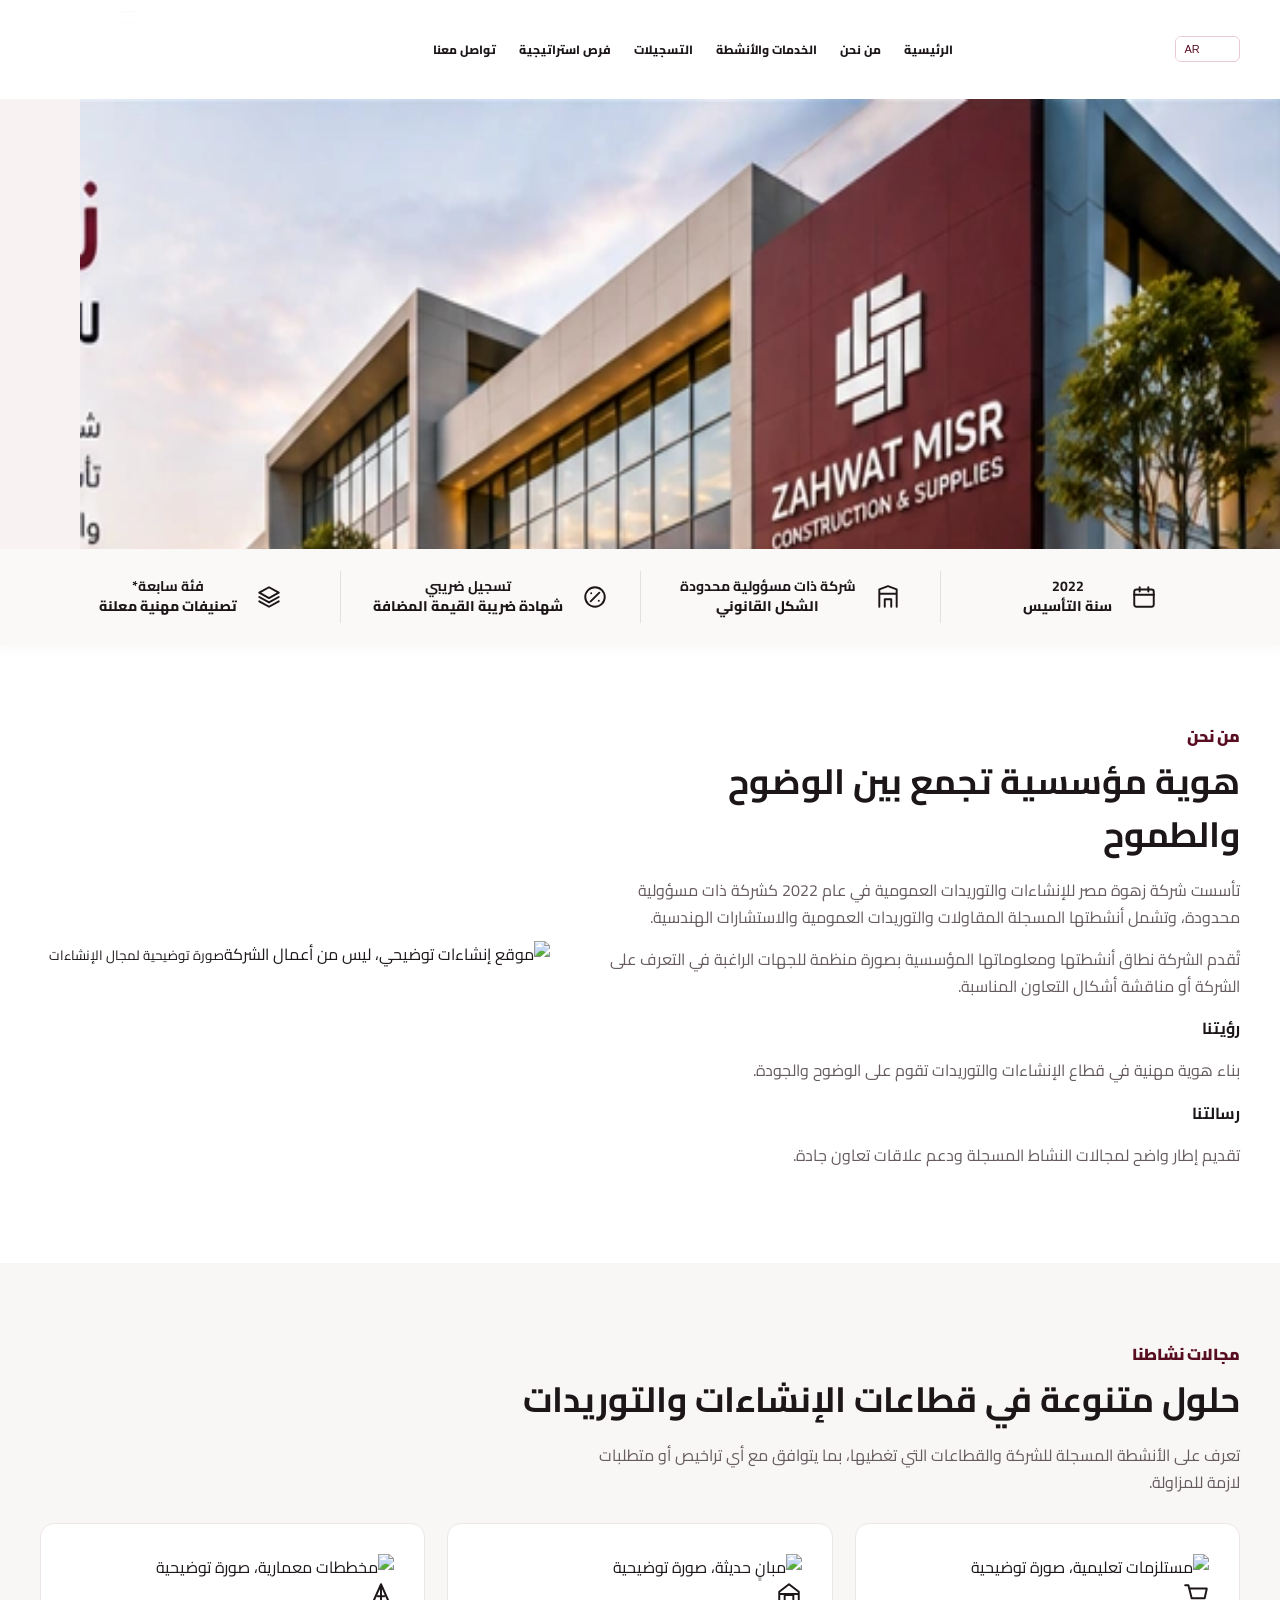
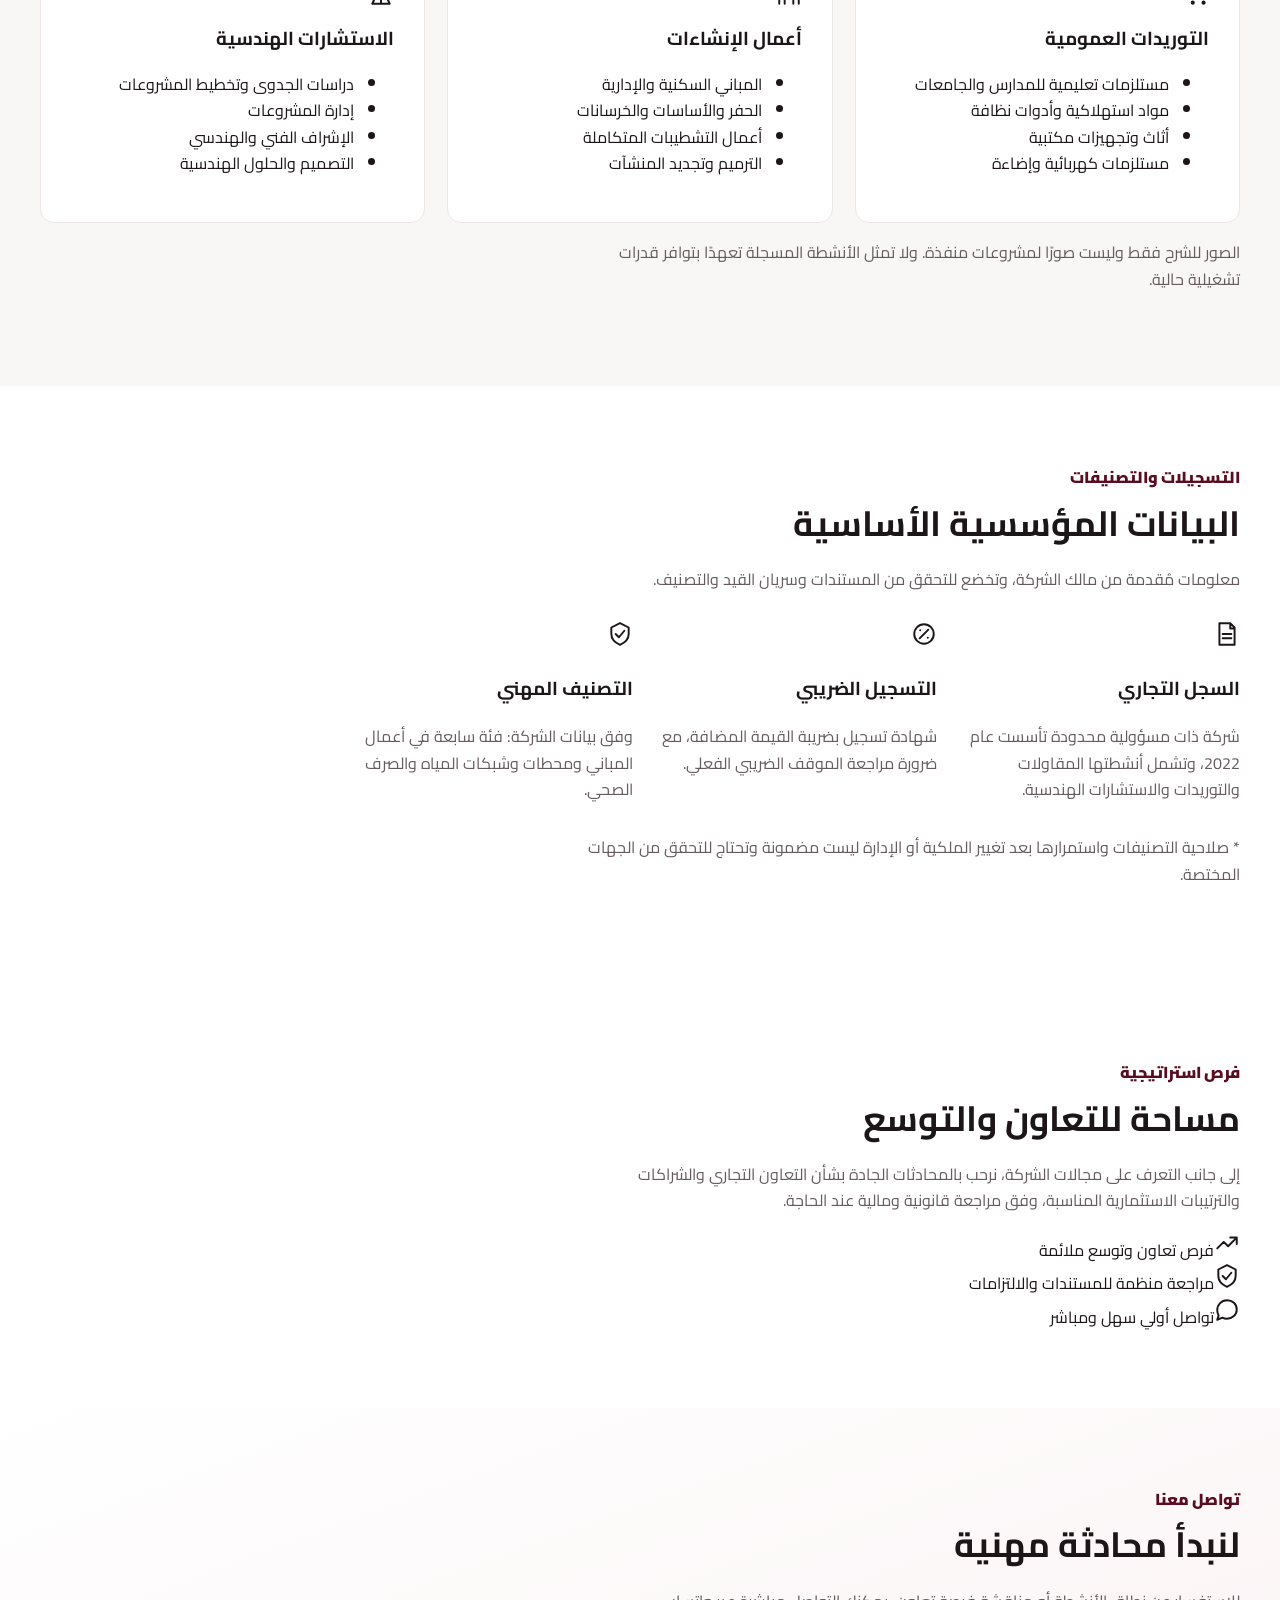
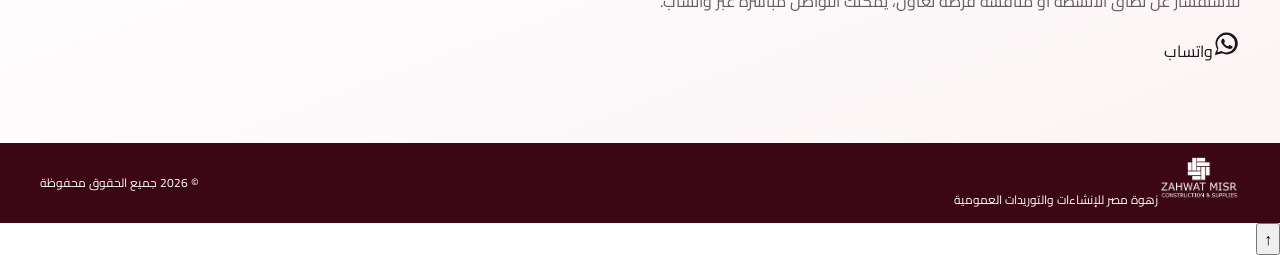
==== index.html @ f5d6259f "Rebuild corporate landing markup, correct RTL navigation and place WhatsApp contact last" ====
<!doctype html>
<html lang="ar" dir="rtl">
<head>
  <meta charset="utf-8" />
  <meta name="viewport" content="width=device-width, initial-scale=1" />
  <meta name="description" content="زهوة مصر للإنشاءات والتوريدات العمومية — شركة مصرية ذات مسؤولية محدودة تأسست عام 2022، بأنشطة مسجلة في الإنشاءات والتوريدات والخدمات الهندسية.">
  <title>زهوة مصر | للإنشاءات والتوريدات العمومية</title>
  <link rel="preconnect" href="https://fonts.googleapis.com" />
  <link rel="preconnect" href="https://fonts.gstatic.com" crossorigin />
  <link href="https://fonts.googleapis.com/css2?family=Cairo:wght@400;500;600;700;800;900&display=swap" rel="stylesheet" />
  <link rel="icon" href="assets/favicon.png"><meta name="theme-color" content="#591325"><meta property="og:title" content="زهوة مصر | للإنشاءات والتوريدات العمومية"><meta property="og:description" content="أنشطة الإنشاءات والتوريدات والخدمات الهندسية، مع إتاحة التواصل بشأن فرص التعاون."><meta property="og:image" content="https://mashraf1990.github.io/ZAHWAT-MISR/assets/hero-building.webp"><link rel="stylesheet" href="styles.css" />
</head>
<body>
  <header class="site-header" id="site-header">
  <div class="container nav-inner">
    <a class="brand" href="#home" aria-label="زهوة مصر، الصفحة الرئيسية"><img src="assets/zahwat-misr-logo.png" alt="ZAHWAT MISR Construction & Supplies" width="168" height="65"></a>
    <nav class="navlinks" id="navLinks" aria-label="القائمة الرئيسية">
      <a href="#home" data-en="Home">الرئيسية</a><a href="#about" data-en="About">من نحن</a><a href="#activities" data-en="Services">الخدمات والأنشطة</a><a href="#registrations" data-en="Registrations">التسجيلات</a><a href="#strategic" data-en="Opportunities">فرص استراتيجية</a><a href="#contact" data-en="Contact">تواصل معنا</a>
    </nav>
    <div class="lang" role="group" aria-label="Language"><button id="arButton" class="selected" type="button" aria-pressed="true">AR</button><button id="enButton" type="button" aria-pressed="false">EN</button></div>
    <button class="mobile-menu" id="menuButton" type="button" aria-expanded="false" aria-controls="navLinks" aria-label="فتح القائمة">☰</button>
  </div>
</header>

  <main>
    <section class="hero" id="home">
  <div class="hero-visual"><img src="assets/hero-building.webp" alt="تصوير معماري توضيحي، لا يمثل مقر الشركة أو مشروعًا نفذته" fetchpriority="high" width="1200" height="675"><span>صورة توضيحية للقطاع وليست مقرًا للشركة</span></div>
  <div class="container hero-inner"><div class="hero-copy"><p class="hero-tag">شركة مصرية ذات مسؤولية محدودة • منذ 2022</p><h1>زهوة مصر</h1><h2>للإنشاءات والتوريدات العمومية</h2><p class="hero-lead">أنشطة مسجلة في مجالات التوريدات والإنشاءات والخدمات الهندسية، بهوية مؤسسية واضحة ورؤية للتعاون والنمو.</p></div></div>
</section>
    <section class="fact-strip" aria-label="معلومات الشركة"><div class="container fact-grid">
<div class="fact"><svg viewBox="0 0 24 24" width="26" height="26" aria-hidden="true" fill="none" stroke="currentColor" stroke-width="1.8" stroke-linecap="round" stroke-linejoin="round"><rect x="3" y="5" width="18" height="16" rx="2"/><path d="M3 10h18M8 3v4M16 3v4"/></svg><span><strong>2022</strong>سنة التأسيس</span></div>
<div class="fact"><svg viewBox="0 0 24 24" width="26" height="26" aria-hidden="true" fill="none" stroke="currentColor" stroke-width="1.8" stroke-linecap="round" stroke-linejoin="round"><path d="M4 21V5l8-3 8 3v16M9 21v-7h6v7M4 9h16"/></svg><span><strong>شركة ذات مسؤولية محدودة</strong>الشكل القانوني</span></div>
<div class="fact"><svg viewBox="0 0 24 24" width="26" height="26" aria-hidden="true" fill="none" stroke="currentColor" stroke-width="1.8" stroke-linecap="round" stroke-linejoin="round"><circle cx="12" cy="12" r="9"/><path d="M8 16l8-8M8.5 8.5h.01M15.5 15.5h.01"/></svg><span><strong>تسجيل ضريبي</strong>شهادة ضريبة القيمة المضافة</span></div>
<div class="fact"><svg viewBox="0 0 24 24" width="26" height="26" aria-hidden="true" fill="none" stroke="currentColor" stroke-width="1.8" stroke-linecap="round" stroke-linejoin="round"><path d="m12 3 9 5-9 5-9-5 9-5ZM3 12l9 5 9-5M3 16l9 5 9-5"/></svg><span><strong>فئة سابعة*</strong>تصنيفات مهنية معلنة</span></div>
</div></section>

    <section class="section about" id="about"><div class="container section-grid">
<div class="about-copy"><p class="eyebrow">من نحن</p><h2>هوية مؤسسية تجمع بين الوضوح والطموح</h2><p>تأسست شركة زهوة مصر للإنشاءات والتوريدات العمومية في عام 2022 كشركة ذات مسؤولية محدودة، وتشمل أنشطتها المسجلة المقاولات والتوريدات العمومية والاستشارات الهندسية.</p><p>تُقدم الشركة نطاق أنشطتها ومعلوماتها المؤسسية بصورة منظمة للجهات الراغبة في التعرف على الشركة أو مناقشة أشكال التعاون المناسبة.</p><div class="value-grid"><div><b>رؤيتنا</b><p>بناء هوية مهنية في قطاع الإنشاءات والتوريدات تقوم على الوضوح والجودة.</p></div><div><b>رسالتنا</b><p>تقديم إطار واضح لمجالات النشاط المسجلة ودعم علاقات تعاون جادة.</p></div></div></div>
<div class="about-visual"><img src="https://images.unsplash.com/photo-1504307651254-35680f356dfd?auto=format&fit=crop&w=1000&q=80" alt="موقع إنشاءات توضيحي، ليس من أعمال الشركة" loading="lazy" width="550" height="350"><small>صورة توضيحية لمجال الإنشاءات</small></div>
</div></section>
    <section class="section section-muted" id="activities"><div class="container"><div class="section-heading"><p class="eyebrow">مجالات نشاطنا</p><h2>حلول متنوعة في قطاعات الإنشاءات والتوريدات</h2><p>تعرف على الأنشطة المسجلة للشركة والقطاعات التي تغطيها، بما يتوافق مع أي تراخيص أو متطلبات لازمة للمزاولة.</p></div><div class="services">
<article class="service-card"><img src="https://images.unsplash.com/photo-1497633762265-9d179a990aa6?auto=format&fit=crop&w=850&q=80" alt="مستلزمات تعليمية، صورة توضيحية" loading="lazy" width="400" height="190"><div class="service-body"><div class="service-title"><svg viewBox="0 0 24 24" width="26" height="26" aria-hidden="true" fill="none" stroke="currentColor" stroke-width="1.8" stroke-linecap="round" stroke-linejoin="round"><circle cx="9" cy="20" r="1"/><circle cx="19" cy="20" r="1"/><path d="M2 4h3l3 12h12l2-9H6"/></svg><h3>التوريدات العمومية</h3></div><ul><li>مستلزمات تعليمية للمدارس والجامعات</li><li>مواد استهلاكية وأدوات نظافة</li><li>أثاث وتجهيزات مكتبية</li><li>مستلزمات كهربائية وإضاءة</li></ul></div></article>
<article class="service-card"><img src="https://images.unsplash.com/photo-1486406146926-c627a92ad1ab?auto=format&fit=crop&w=850&q=80" alt="مبانٍ حديثة، صورة توضيحية" loading="lazy" width="400" height="190"><div class="service-body"><div class="service-title"><svg viewBox="0 0 24 24" width="26" height="26" aria-hidden="true" fill="none" stroke="currentColor" stroke-width="1.8" stroke-linecap="round" stroke-linejoin="round"><path d="M3 21V10l9-7 9 7v11M8 21v-8h8v8M3 12h18"/></svg><h3>أعمال الإنشاءات</h3></div><ul><li>المباني السكنية والإدارية</li><li>الحفر والأساسات والخرسانات</li><li>أعمال التشطيبات المتكاملة</li><li>الترميم وتجديد المنشآت</li></ul></div></article>
<article class="service-card"><img src="https://images.unsplash.com/photo-1503387762-592deb58ef4e?auto=format&fit=crop&w=850&q=80" alt="مخططات معمارية، صورة توضيحية" loading="lazy" width="400" height="190"><div class="service-body"><div class="service-title"><svg viewBox="0 0 24 24" width="26" height="26" aria-hidden="true" fill="none" stroke="currentColor" stroke-width="1.8" stroke-linecap="round" stroke-linejoin="round"><path d="m4 21 8-18 8 18H4ZM9 14h6M12 3v18"/></svg><h3>الاستشارات الهندسية</h3></div><ul><li>دراسات الجدوى وتخطيط المشروعات</li><li>إدارة المشروعات</li><li>الإشراف الفني والهندسي</li><li>التصميم والحلول الهندسية</li></ul></div></article>
</div><p class="fine-print">الصور للشرح فقط وليست صورًا لمشروعات منفذة. ولا تمثل الأنشطة المسجلة تعهدًا بتوافر قدرات تشغيلية حالية.</p></div></section>
    <section class="section registrations" id="registrations"><div class="container"><div class="section-heading"><p class="eyebrow">التسجيلات والتصنيفات</p><h2>البيانات المؤسسية الأساسية</h2><p>معلومات مُقدمة من مالك الشركة، وتخضع للتحقق من المستندات وسريان القيد والتصنيف.</p></div><div class="records">
<article><svg viewBox="0 0 24 24" width="26" height="26" aria-hidden="true" fill="none" stroke="currentColor" stroke-width="1.8" stroke-linecap="round" stroke-linejoin="round"><path d="M5 2h10l4 4v16H5zM15 2v5h4M8 12h8M8 16h8"/></svg><h3>السجل التجاري</h3><p>شركة ذات مسؤولية محدودة تأسست عام 2022، وتشمل أنشطتها المقاولات والتوريدات والاستشارات الهندسية.</p></article>
<article><svg viewBox="0 0 24 24" width="26" height="26" aria-hidden="true" fill="none" stroke="currentColor" stroke-width="1.8" stroke-linecap="round" stroke-linejoin="round"><circle cx="12" cy="12" r="9"/><path d="M8 16l8-8M8.5 8.5h.01M15.5 15.5h.01"/></svg><h3>التسجيل الضريبي</h3><p>شهادة تسجيل بضريبة القيمة المضافة، مع ضرورة مراجعة الموقف الضريبي الفعلي.</p></article>
<article><svg viewBox="0 0 24 24" width="26" height="26" aria-hidden="true" fill="none" stroke="currentColor" stroke-width="1.8" stroke-linecap="round" stroke-linejoin="round"><path d="M12 2l8 4v6c0 5-3.5 8-8 10-4.5-2-8-5-8-10V6zM8 12l3 3 5-6"/></svg><h3>التصنيف المهني</h3><p>وفق بيانات الشركة: فئة سابعة في أعمال المباني ومحطات وشبكات المياه والصرف الصحي.</p></article>
</div><p class="fine-print">* صلاحية التصنيفات واستمرارها بعد تغيير الملكية أو الإدارة ليست مضمونة وتحتاج للتحقق من الجهات المختصة.</p></div></section>
    <section class="section strategic" id="strategic"><div class="container strategic-grid">
<div><p class="eyebrow">فرص استراتيجية</p><h2>مساحة للتعاون والتوسع</h2><p>إلى جانب التعرف على مجالات الشركة، نرحب بالمحادثات الجادة بشأن التعاون التجاري والشراكات والترتيبات الاستثمارية المناسبة، وفق مراجعة قانونية ومالية عند الحاجة.</p></div>
<div class="strategic-features"><div><svg viewBox="0 0 24 24" width="26" height="26" aria-hidden="true" fill="none" stroke="currentColor" stroke-width="1.8" stroke-linecap="round" stroke-linejoin="round"><path d="m3 17 6-6 4 4 8-8M15 7h6v6"/></svg><span>فرص تعاون وتوسع ملائمة</span></div><div><svg viewBox="0 0 24 24" width="26" height="26" aria-hidden="true" fill="none" stroke="currentColor" stroke-width="1.8" stroke-linecap="round" stroke-linejoin="round"><path d="M12 2l8 4v6c0 5-3.5 8-8 10-4.5-2-8-5-8-10V6zM8 12l3 3 5-6"/></svg><span>مراجعة منظمة للمستندات والالتزامات</span></div><div><svg viewBox="0 0 24 24" width="26" height="26" aria-hidden="true" fill="none" stroke="currentColor" stroke-width="1.8" stroke-linecap="round" stroke-linejoin="round"><path d="M21 11.5c0 4.9-4 8.5-9 8.5-1.5 0-3-.3-4.2-1L3 21l1.3-4C3.5 15.6 3 13.8 3 12c0-5 4-9 9-9s9 3.5 9 8.5Z"/></svg><span>تواصل أولي سهل ومباشر</span></div></div>
</div></section>
    <section class="section contact-section" id="contact"><div class="container contact-inner"><div><p class="eyebrow">تواصل معنا</p><h2>لنبدأ محادثة مهنية</h2><p>للاستفسار عن نطاق الأنشطة أو مناقشة فرصة تعاون، يمكنك التواصل مباشرة عبر واتساب.</p></div><a class="whatsapp-icon" href="https://wa.me/966500129829" target="_blank" rel="noopener noreferrer" aria-label="تواصل عبر واتساب"><svg viewBox="0 0 32 32" aria-hidden="true" width="27" height="27" fill="currentColor"><path d="M16 3a13 13 0 0 0-11.1 19.7 13 13 0 0 0-1 13.6L2 30l8.7-2.3A13 13 0 1 0 16 3Zm0 23.6a10.4 10.4 0 0 1-5.3-1.4l-.4-.2-5.2 1.4 1.4-5-.3-.5A10.5 10.5 0 1 1 16 26.6Zm5.8-7.8c-.3-.2-1.8-.9-2.1-1-.3-.1-.5-.2-.7.2-.2.3-.8 1-1 1.2-.1.1-.4.2-.7.1-.3-.2-1.3-.5-2.4-1.5-.9-.8-1.5-1.7-1.7-2-.1-.3 0-.5.1-.6l.5-.6c.2-.2.3-.4.3-.6.1-.2 0-.5 0-.6l-1-2.4c-.3-.6-.5-.5-.8-.5h-.6c-.2 0-.6.1-.9.4s-1.1 1.1-1.1 2.7c0 1.6 1.2 3.1 1.4 3.3.2.2 2.3 3.5 5.6 4.8.8.3 1.5.5 2 .6.8.2 1.5.2 2.1.1.6-.1 1.8-.8 2.1-1.5s.3-1.4.2-1.5c-.1-.2-.3-.3-.6-.5Z"/></svg><span class="sr-only">واتساب</span></a></div></section>
  </main>
  <footer><div class="container footer-inner"><div class="footer-brand"><img src="assets/zahwat-misr-logo.png" alt="زهوة مصر" width="82" height="48"><span>زهوة مصر للإنشاءات والتوريدات العمومية</span></div><span>© <span id="year">2026</span> جميع الحقوق محفوظة</span></div></footer><button type="button" class="to-top" id="to-top" aria-label="العودة لأعلى">↑</button>
  <script src="script.js"></script>
</body>
</html>
---- styles.css ----
:root{--wine:#590d20;--wine-deep:#3c0715;--wine-light:#a33d57;--ink:#1c1619;--muted:#665b60;--bg:#f9f7f6}*{box-sizing:border-box}html{scroll-behavior:smooth}body{margin:0;font-family:'Cairo',Tahoma,sans-serif;color:var(--ink);line-height:1.65}a{text-decoration:none;color:inherit}button{font:inherit}.container{width:min(1200px,calc(100% - 68px));margin:auto}.topbar{height:79px;position:relative;background:#faf7f6;overflow:hidden;border-bottom:1px solid #eee8e6}.topbar-decor{position:absolute;left:0;bottom:0;width:19%;height:100%;background:linear-gradient(110deg,rgba(255,255,255,.15),rgba(255,255,255,.7)),url('assets/hero-building.webp') center/cover;clip-path:polygon(0 55%,47% 8%,100% 100%,0 100%);opacity:.52}.topbar-inner{height:100%;display:flex;align-items:center;justify-content:space-between;gap:20px;position:relative}.top-cta{min-width:222px;background:linear-gradient(110deg,var(--wine-deep),var(--wine-light));color:white;display:flex;gap:13px;align-items:center;justify-content:center;padding:13px 23px;clip-path:polygon(0 0,100% 0,100% 100%,14% 100%);border-radius:0 8px 8px 0}.top-cta strong{font-size:15px;display:block;line-height:1.35}.top-cta small{font-size:10px;display:block}.send-icon{font-size:25px;transform:rotate(-15deg)}.top-detail{display:flex;align-items:center;gap:10px;white-space:nowrap;color:var(--wine);font-size:13px;font-weight:800}.top-detail .icon{font-size:21px}.navbar{background:linear-gradient(92deg,#510919,#380711 67%,#5a1325);color:#fff;height:61px}.nav-inner{display:flex;align-items:center;justify-content:space-between;height:100%;gap:20px;direction:ltr}.brand{display:flex;align-items:center}.brand img{width:170px;height:auto;object-fit:contain;mix-blend-mode:screen}.navlinks{display:flex;align-items:stretch;gap:23px;height:100%;direction:rtl}.navlinks a{display:flex;align-items:center;position:relative;font-size:12px;font-weight:800;white-space:nowrap}.navlinks a:hover,.navlinks a.active{color:#fff}.navlinks a.active:after,.navlinks a:hover:after{position:absolute;content:'';bottom:0;left:0;right:0;height:3px;background:#fff}.lang{display:flex;align-items:center;gap:0;border:1px solid #eacbd2;border-radius:6px;font:11px sans-serif;overflow:hidden;direction:ltr}.lang button{padding:6px 8px;color:#fff;background:transparent;border:0;cursor:pointer}.lang button.selected{background:#fff;color:var(--wine)}.lang span{width:1px;height:13px;background:#b4808f}.mobile-menu{display:none}.hero{height:450px;position:relative;overflow:hidden;background:#f8f3f2}.hero-image{position:absolute;inset:0;background-image:url('assets/hero-building.webp');background-size:cover;background-position:center right}.hero-wash{position:absolute;inset:0;background:linear-gradient(270deg,rgba(251,249,249,.99) 0%,rgba(251,249,249,.92) 29%,rgba(251,249,249,.44) 48%,transparent 74%)}.hero-inner{position:relative;display:flex;align-items:center;height:100%;justify-content:flex-start}.hero-copy{width:43%;text-align:center;margin-right:0;padding-bottom:9px}.hero-copy h1{color:var(--wine);font-size:clamp(38px,4.1vw,62px);font-weight:900;line-height:1.3;margin:0 0 2px}.hero-copy h2{font-size:clamp(19px,2vw,29px);font-weight:900;white-space:nowrap;margin:0 0 19px;line-height:1.6}.hero-copy p{font-size:15px;line-height:1.85;margin:0 auto 26px;max-width:470px}.hero-actions{display:flex;gap:20px;align-items:center;justify-content:center}.btn{display:inline-flex;gap:15px;align-items:center;justify-content:center;border-radius:6px;padding:11px 24px;font-weight:800;font-size:14px;transition:transform .2s,background .2s;cursor:pointer}.btn:hover{transform:translateY(-2px)}.btn.primary{color:#fff;background:var(--wine);border:1px solid var(--wine)}.btn.secondary{background:rgba(255,255,255,.7);color:var(--wine);border:1px solid var(--wine)}.fact-strip{min-height:96px;background:#faf9f8;box-shadow:0 2px 15px #0000000a}.fact-grid{display:grid;grid-template-columns:repeat(4,1fr)}.fact{min-height:96px;display:flex;align-items:center;justify-content:center;gap:19px;position:relative;font-weight:800;font-size:14px;line-height:1.4;text-align:center}.fact:not(:last-child):after{content:'';position:absolute;left:0;top:22px;bottom:22px;width:1px;background:#e4dfe0}.fact strong{display:block}.fact-icon{color:var(--wine);font-size:30px;line-height:1}.section{padding:78px 0;scroll-margin-top:25px}.section-muted{background:var(--bg)}.section h2{font-size:clamp(24px,3vw,35px);line-height:1.5;margin:0 0 17px}.section p{color:var(--muted);max-width:660px}.eyebrow{color:var(--wine)!important;font-weight:900;margin:0 0 6px}.section-grid,.contact-layout{display:grid;grid-template-columns:1.25fr 1fr;gap:52px;align-items:center}.info-panel{background:var(--wine);color:#fff;text-align:center;border-radius:16px;padding:50px 24px}.info-panel h3{font-size:35px;margin:0}.info-panel p{color:#f6dbe3;margin:0}.info-panel span{color:#fff;font-size:14px}.services{display:grid;grid-template-columns:repeat(3,1fr);gap:22px;margin-top:28px}.services article{padding:30px;border-radius:14px;background:#fff;border:1px solid #ece6e7}.services h3{margin:10px 0 0}.services p{margin:5px 0}.service-icon{font-size:33px;color:var(--wine)}.records{display:grid;grid-template-columns:repeat(4,1fr);gap:14px;margin-top:29px}.records div{border:1px solid #e7dcdf;text-align:center;padding:26px 15px;border-radius:12px}.records strong{display:block;color:var(--wine);font-size:30px}.records span{font-size:13px;font-weight:700}.opportunity .btn{margin-top:10px}.contact-panel{border:1px solid #e7dce0;padding:28px;border-radius:14px;background:#fff}.contact-panel h3{color:var(--wine);margin:0 0 18px}.contact-panel p{margin:12px 0}.contact-panel small{color:#8f767e}.contact-section{background:linear-gradient(160deg,#fff,#fbf4f5)}footer{background:var(--wine-deep);color:#fff}.footer-inner{min-height:80px;display:flex;align-items:center;justify-content:space-between;gap:15px;font-size:12px}@media(max-width:900px){.container{width:min(100% - 36px,760px)}.topbar{height:auto}.topbar-inner{flex-wrap:wrap;justify-content:center;padding:10px 0;gap:13px 25px}.top-cta{min-width:210px}.topbar-decor{display:none}.nav-inner{position:relative}.navlinks{gap:12px}.navlinks a{font-size:10px}.brand img{width:132px}.hero{height:410px}.hero-copy{width:54%}.hero-copy p{font-size:13px}.hero-copy h2{white-space:normal}.fact{font-size:12px;gap:8px}}@media(max-width:650px){.topbar-inner{gap:8px 14px}.top-cta{width:100%;clip-path:none;border-radius:7px}.top-detail{font-size:11px}.top-detail .icon{font-size:16px}.navbar{height:66px}.nav-inner{direction:ltr}.brand img{width:157px}.mobile-menu{display:block;color:#fff;background:transparent;border:1px solid #b27f8e;border-radius:5px;padding:2px 9px;font-size:25px;margin-left:auto}.lang{margin-left:3px}.navlinks{display:none;position:absolute;z-index:8;left:-18px;right:-18px;top:66px;height:auto;background:var(--wine-deep);padding:10px 20px;flex-direction:column;gap:0;box-shadow:0 10px 15px #0004}.navlinks.open{display:flex}.navlinks a{height:43px;font-size:13px}.navlinks a.active:after,.navlinks a:hover:after{height:1px;bottom:3px}.hero{height:auto;min-height:590px}.hero-image{inset:0 0 46% 0;background-size:cover;background-position:80% 45%}.hero-wash{background:linear-gradient(0deg,#faf7f6 27%,rgba(250,247,246,.88) 48%,rgba(250,247,246,0) 72%)}.hero-inner{align-items:flex-end;min-height:590px;padding-bottom:35px}.hero-copy{width:100%;padding:0}.hero-copy h1{font-size:42px}.hero-copy h2{font-size:21px}.hero-copy p{font-size:13px;margin-bottom:21px}.hero-actions{gap:10px}.btn{padding:10px 15px;font-size:12px}.fact-grid{grid-template-columns:repeat(2,1fr)}.fact{min-height:93px}.fact:nth-child(2):after{display:none}.fact:nth-child(-n+2){border-bottom:1px solid #e9e0e2}.section{padding:51px 0}.section-grid,.contact-layout{grid-template-columns:1fr;gap:20px}.services{grid-template-columns:1fr}.records{grid-template-columns:repeat(2,1fr)}.footer-inner{flex-wrap:wrap;justify-content:center;text-align:center;padding:17px}.desktop-only{display:none}}
/* User-requested refinement: colored top contact bar with white lettering. */
.topbar{background:linear-gradient(95deg,#4a0819,#6e1830);border-bottom-color:#87374b}.top-detail{color:#fff}.topbar-decor{opacity:.14}.top-cta{background:linear-gradient(115deg,#8e2f49,#b64f66);color:#fff}
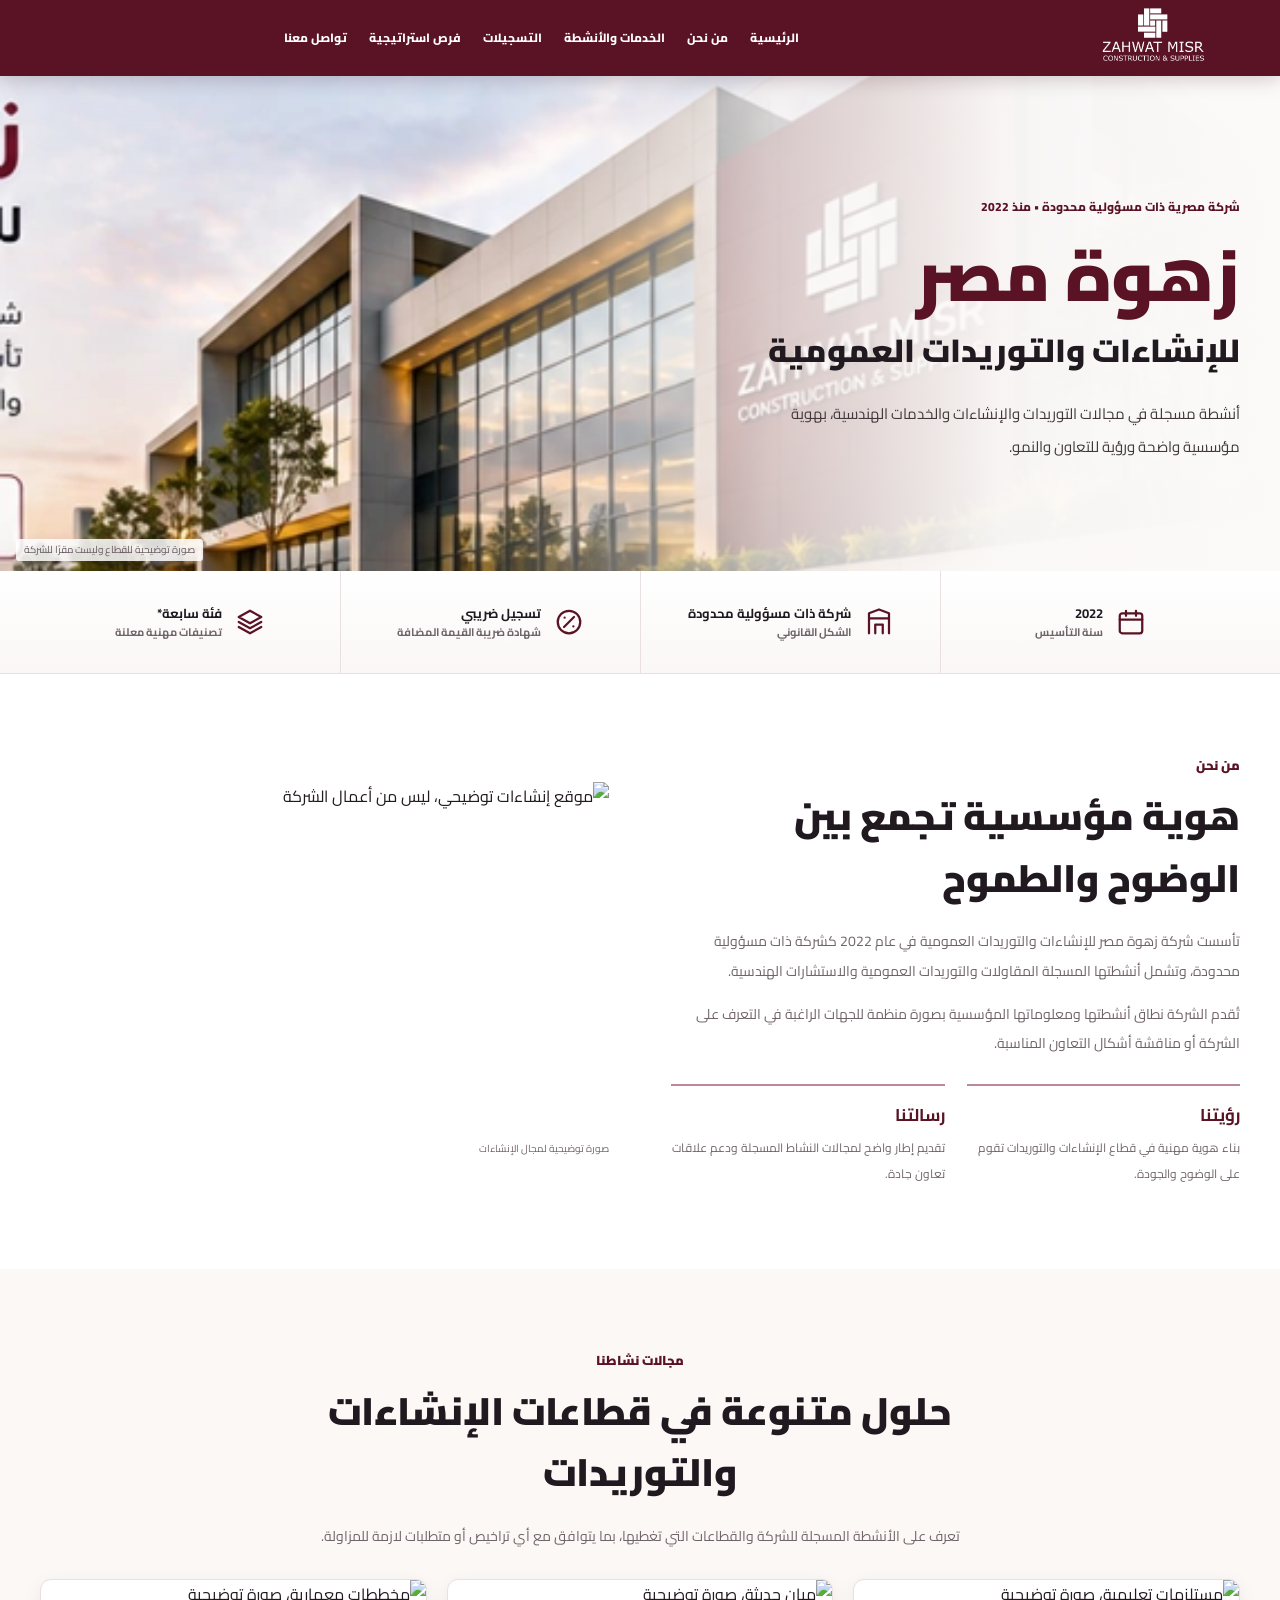
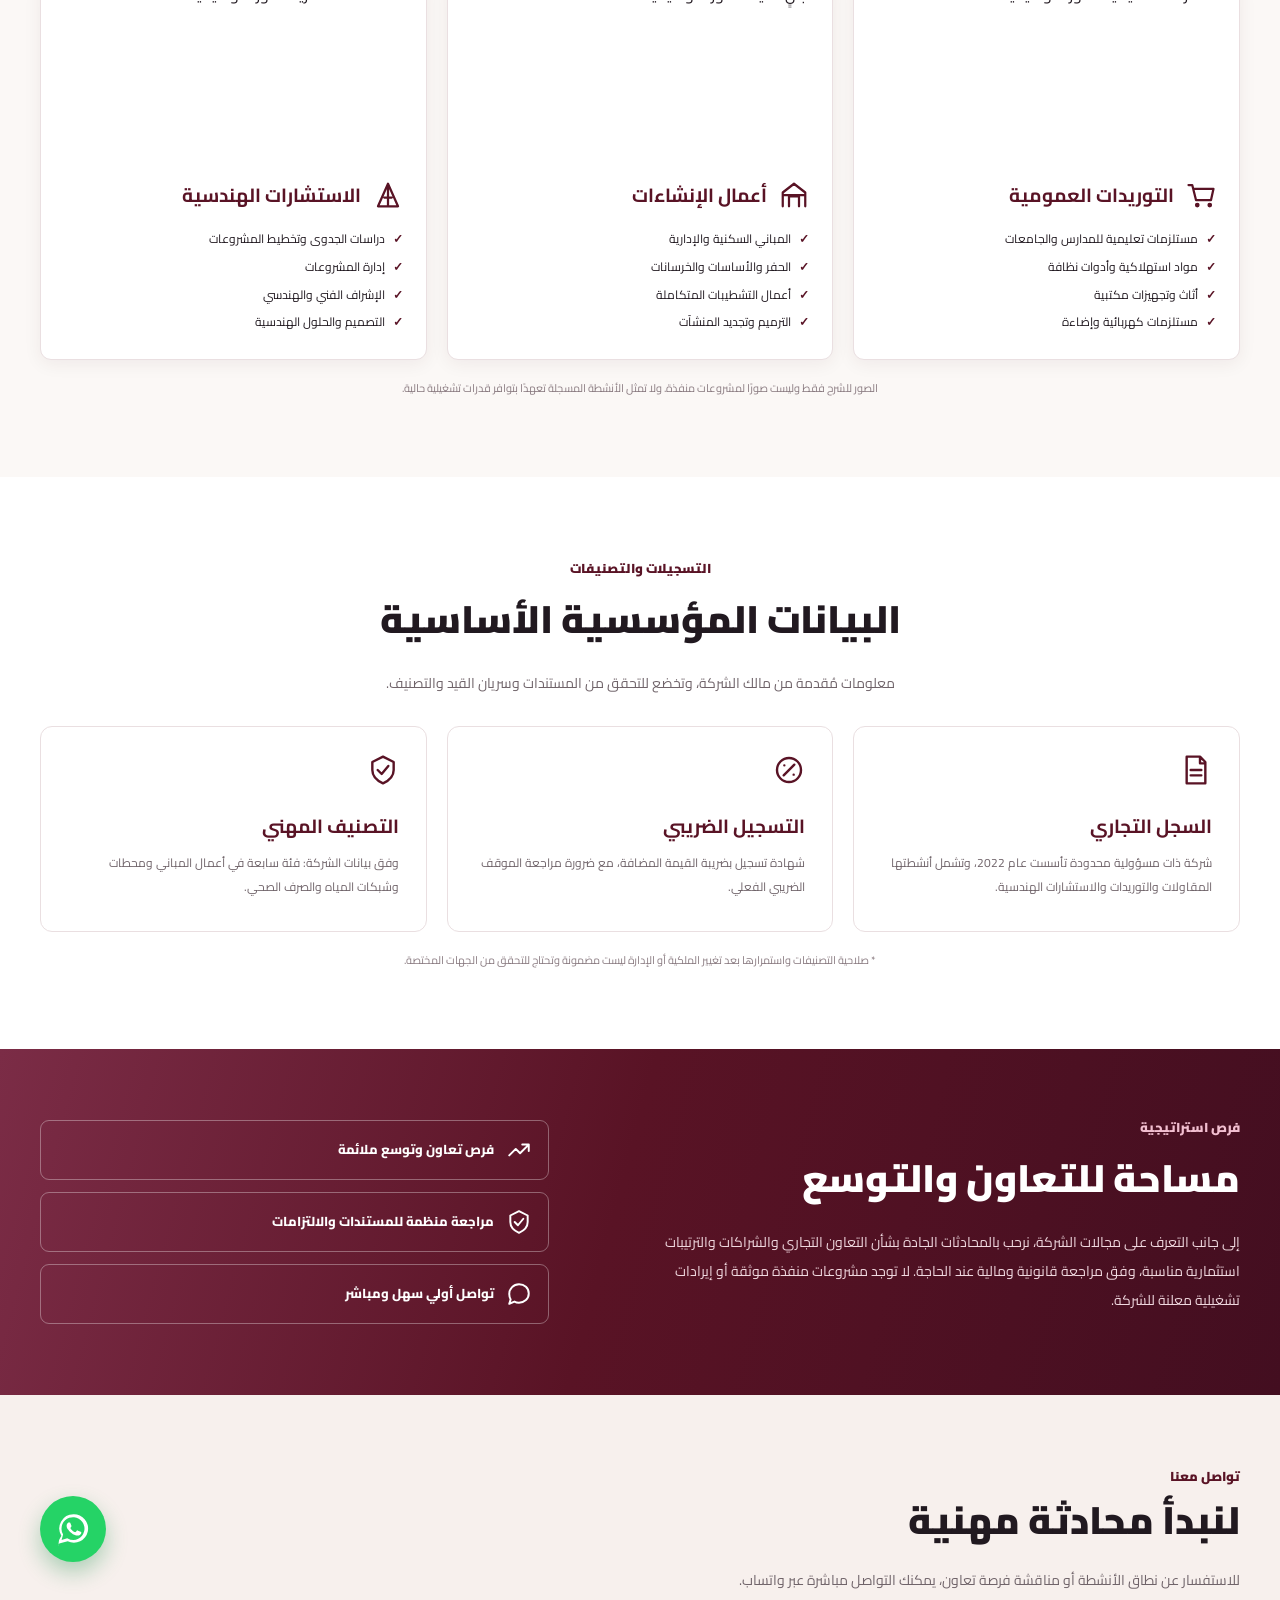
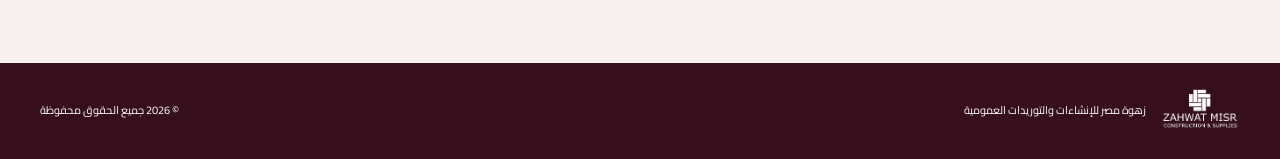
==== commit fa834e4b: "Remove unfinished language toggle and clarify non-operating status for investor transparency" ====
--- a/index.html
+++ b/index.html
@@ -17,7 +17,6 @@
     <nav class="navlinks" id="navLinks" aria-label="القائمة الرئيسية">
       <a href="#home" data-en="Home">الرئيسية</a><a href="#about" data-en="About">من نحن</a><a href="#activities" data-en="Services">الخدمات والأنشطة</a><a href="#registrations" data-en="Registrations">التسجيلات</a><a href="#strategic" data-en="Opportunities">فرص استراتيجية</a><a href="#contact" data-en="Contact">تواصل معنا</a>
     </nav>
-    <div class="lang" role="group" aria-label="Language"><button id="arButton" class="selected" type="button" aria-pressed="true">AR</button><button id="enButton" type="button" aria-pressed="false">EN</button></div>
     <button class="mobile-menu" id="menuButton" type="button" aria-expanded="false" aria-controls="navLinks" aria-label="فتح القائمة">☰</button>
   </div>
 </header>
@@ -49,7 +48,7 @@
 <article><svg viewBox="0 0 24 24" width="26" height="26" aria-hidden="true" fill="none" stroke="currentColor" stroke-width="1.8" stroke-linecap="round" stroke-linejoin="round"><path d="M12 2l8 4v6c0 5-3.5 8-8 10-4.5-2-8-5-8-10V6zM8 12l3 3 5-6"/></svg><h3>التصنيف المهني</h3><p>وفق بيانات الشركة: فئة سابعة في أعمال المباني ومحطات وشبكات المياه والصرف الصحي.</p></article>
 </div><p class="fine-print">* صلاحية التصنيفات واستمرارها بعد تغيير الملكية أو الإدارة ليست مضمونة وتحتاج للتحقق من الجهات المختصة.</p></div></section>
     <section class="section strategic" id="strategic"><div class="container strategic-grid">
-<div><p class="eyebrow">فرص استراتيجية</p><h2>مساحة للتعاون والتوسع</h2><p>إلى جانب التعرف على مجالات الشركة، نرحب بالمحادثات الجادة بشأن التعاون التجاري والشراكات والترتيبات الاستثمارية المناسبة، وفق مراجعة قانونية ومالية عند الحاجة.</p></div>
+<div><p class="eyebrow">فرص استراتيجية</p><h2>مساحة للتعاون والتوسع</h2><p>إلى جانب التعرف على مجالات الشركة، نرحب بالمحادثات الجادة بشأن التعاون التجاري والشراكات والترتيبات استثمارية مناسبة، وفق مراجعة قانونية ومالية عند الحاجة. لا توجد مشروعات منفذة موثقة أو إيرادات تشغيلية معلنة للشركة.</p></div>
 <div class="strategic-features"><div><svg viewBox="0 0 24 24" width="26" height="26" aria-hidden="true" fill="none" stroke="currentColor" stroke-width="1.8" stroke-linecap="round" stroke-linejoin="round"><path d="m3 17 6-6 4 4 8-8M15 7h6v6"/></svg><span>فرص تعاون وتوسع ملائمة</span></div><div><svg viewBox="0 0 24 24" width="26" height="26" aria-hidden="true" fill="none" stroke="currentColor" stroke-width="1.8" stroke-linecap="round" stroke-linejoin="round"><path d="M12 2l8 4v6c0 5-3.5 8-8 10-4.5-2-8-5-8-10V6zM8 12l3 3 5-6"/></svg><span>مراجعة منظمة للمستندات والالتزامات</span></div><div><svg viewBox="0 0 24 24" width="26" height="26" aria-hidden="true" fill="none" stroke="currentColor" stroke-width="1.8" stroke-linecap="round" stroke-linejoin="round"><path d="M21 11.5c0 4.9-4 8.5-9 8.5-1.5 0-3-.3-4.2-1L3 21l1.3-4C3.5 15.6 3 13.8 3 12c0-5 4-9 9-9s9 3.5 9 8.5Z"/></svg><span>تواصل أولي سهل ومباشر</span></div></div>
 </div></section>
     <section class="section contact-section" id="contact"><div class="container contact-inner"><div><p class="eyebrow">تواصل معنا</p><h2>لنبدأ محادثة مهنية</h2><p>للاستفسار عن نطاق الأنشطة أو مناقشة فرصة تعاون، يمكنك التواصل مباشرة عبر واتساب.</p></div><a class="whatsapp-icon" href="https://wa.me/966500129829" target="_blank" rel="noopener noreferrer" aria-label="تواصل عبر واتساب"><svg viewBox="0 0 32 32" aria-hidden="true" width="27" height="27" fill="currentColor"><path d="M16 3a13 13 0 0 0-11.1 19.7 13 13 0 0 0-1 13.6L2 30l8.7-2.3A13 13 0 1 0 16 3Zm0 23.6a10.4 10.4 0 0 1-5.3-1.4l-.4-.2-5.2 1.4 1.4-5-.3-.5A10.5 10.5 0 1 1 16 26.6Zm5.8-7.8c-.3-.2-1.8-.9-2.1-1-.3-.1-.5-.2-.7.2-.2.3-.8 1-1 1.2-.1.1-.4.2-.7.1-.3-.2-1.3-.5-2.4-1.5-.9-.8-1.5-1.7-1.7-2-.1-.3 0-.5.1-.6l.5-.6c.2-.2.3-.4.3-.6.1-.2 0-.5 0-.6l-1-2.4c-.3-.6-.5-.5-.8-.5h-.6c-.2 0-.6.1-.9.4s-1.1 1.1-1.1 2.7c0 1.6 1.2 3.1 1.4 3.3.2.2 2.3 3.5 5.6 4.8.8.3 1.5.5 2 .6.8.2 1.5.2 2.1.1.6-.1 1.8-.8 2.1-1.5s.3-1.4.2-1.5c-.1-.2-.3-.3-.6-.5Z"/></svg><span class="sr-only">واتساب</span></a></div></section>
--- a/styles.css
+++ b/styles.css
@@ -1,3 +1,11 @@
-:root{--wine:#590d20;--wine-deep:#3c0715;--wine-light:#a33d57;--ink:#1c1619;--muted:#665b60;--bg:#f9f7f6}*{box-sizing:border-box}html{scroll-behavior:smooth}body{margin:0;font-family:'Cairo',Tahoma,sans-serif;color:var(--ink);line-height:1.65}a{text-decoration:none;color:inherit}button{font:inherit}.container{width:min(1200px,calc(100% - 68px));margin:auto}.topbar{height:79px;position:relative;background:#faf7f6;overflow:hidden;border-bottom:1px solid #eee8e6}.topbar-decor{position:absolute;left:0;bottom:0;width:19%;height:100%;background:linear-gradient(110deg,rgba(255,255,255,.15),rgba(255,255,255,.7)),url('assets/hero-building.webp') center/cover;clip-path:polygon(0 55%,47% 8%,100% 100%,0 100%);opacity:.52}.topbar-inner{height:100%;display:flex;align-items:center;justify-content:space-between;gap:20px;position:relative}.top-cta{min-width:222px;background:linear-gradient(110deg,var(--wine-deep),var(--wine-light));color:white;display:flex;gap:13px;align-items:center;justify-content:center;padding:13px 23px;clip-path:polygon(0 0,100% 0,100% 100%,14% 100%);border-radius:0 8px 8px 0}.top-cta strong{font-size:15px;display:block;line-height:1.35}.top-cta small{font-size:10px;display:block}.send-icon{font-size:25px;transform:rotate(-15deg)}.top-detail{display:flex;align-items:center;gap:10px;white-space:nowrap;color:var(--wine);font-size:13px;font-weight:800}.top-detail .icon{font-size:21px}.navbar{background:linear-gradient(92deg,#510919,#380711 67%,#5a1325);color:#fff;height:61px}.nav-inner{display:flex;align-items:center;justify-content:space-between;height:100%;gap:20px;direction:ltr}.brand{display:flex;align-items:center}.brand img{width:170px;height:auto;object-fit:contain;mix-blend-mode:screen}.navlinks{display:flex;align-items:stretch;gap:23px;height:100%;direction:rtl}.navlinks a{display:flex;align-items:center;position:relative;font-size:12px;font-weight:800;white-space:nowrap}.navlinks a:hover,.navlinks a.active{color:#fff}.navlinks a.active:after,.navlinks a:hover:after{position:absolute;content:'';bottom:0;left:0;right:0;height:3px;background:#fff}.lang{display:flex;align-items:center;gap:0;border:1px solid #eacbd2;border-radius:6px;font:11px sans-serif;overflow:hidden;direction:ltr}.lang button{padding:6px 8px;color:#fff;background:transparent;border:0;cursor:pointer}.lang button.selected{background:#fff;color:var(--wine)}.lang span{width:1px;height:13px;background:#b4808f}.mobile-menu{display:none}.hero{height:450px;position:relative;overflow:hidden;background:#f8f3f2}.hero-image{position:absolute;inset:0;background-image:url('assets/hero-building.webp');background-size:cover;background-position:center right}.hero-wash{position:absolute;inset:0;background:linear-gradient(270deg,rgba(251,249,249,.99) 0%,rgba(251,249,249,.92) 29%,rgba(251,249,249,.44) 48%,transparent 74%)}.hero-inner{position:relative;display:flex;align-items:center;height:100%;justify-content:flex-start}.hero-copy{width:43%;text-align:center;margin-right:0;padding-bottom:9px}.hero-copy h1{color:var(--wine);font-size:clamp(38px,4.1vw,62px);font-weight:900;line-height:1.3;margin:0 0 2px}.hero-copy h2{font-size:clamp(19px,2vw,29px);font-weight:900;white-space:nowrap;margin:0 0 19px;line-height:1.6}.hero-copy p{font-size:15px;line-height:1.85;margin:0 auto 26px;max-width:470px}.hero-actions{display:flex;gap:20px;align-items:center;justify-content:center}.btn{display:inline-flex;gap:15px;align-items:center;justify-content:center;border-radius:6px;padding:11px 24px;font-weight:800;font-size:14px;transition:transform .2s,background .2s;cursor:pointer}.btn:hover{transform:translateY(-2px)}.btn.primary{color:#fff;background:var(--wine);border:1px solid var(--wine)}.btn.secondary{background:rgba(255,255,255,.7);color:var(--wine);border:1px solid var(--wine)}.fact-strip{min-height:96px;background:#faf9f8;box-shadow:0 2px 15px #0000000a}.fact-grid{display:grid;grid-template-columns:repeat(4,1fr)}.fact{min-height:96px;display:flex;align-items:center;justify-content:center;gap:19px;position:relative;font-weight:800;font-size:14px;line-height:1.4;text-align:center}.fact:not(:last-child):after{content:'';position:absolute;left:0;top:22px;bottom:22px;width:1px;background:#e4dfe0}.fact strong{display:block}.fact-icon{color:var(--wine);font-size:30px;line-height:1}.section{padding:78px 0;scroll-margin-top:25px}.section-muted{background:var(--bg)}.section h2{font-size:clamp(24px,3vw,35px);line-height:1.5;margin:0 0 17px}.section p{color:var(--muted);max-width:660px}.eyebrow{color:var(--wine)!important;font-weight:900;margin:0 0 6px}.section-grid,.contact-layout{display:grid;grid-template-columns:1.25fr 1fr;gap:52px;align-items:center}.info-panel{background:var(--wine);color:#fff;text-align:center;border-radius:16px;padding:50px 24px}.info-panel h3{font-size:35px;margin:0}.info-panel p{color:#f6dbe3;margin:0}.info-panel span{color:#fff;font-size:14px}.services{display:grid;grid-template-columns:repeat(3,1fr);gap:22px;margin-top:28px}.services article{padding:30px;border-radius:14px;background:#fff;border:1px solid #ece6e7}.services h3{margin:10px 0 0}.services p{margin:5px 0}.service-icon{font-size:33px;color:var(--wine)}.records{display:grid;grid-template-columns:repeat(4,1fr);gap:14px;margin-top:29px}.records div{border:1px solid #e7dcdf;text-align:center;padding:26px 15px;border-radius:12px}.records strong{display:block;color:var(--wine);font-size:30px}.records span{font-size:13px;font-weight:700}.opportunity .btn{margin-top:10px}.contact-panel{border:1px solid #e7dce0;padding:28px;border-radius:14px;background:#fff}.contact-panel h3{color:var(--wine);margin:0 0 18px}.contact-panel p{margin:12px 0}.contact-panel small{color:#8f767e}.contact-section{background:linear-gradient(160deg,#fff,#fbf4f5)}footer{background:var(--wine-deep);color:#fff}.footer-inner{min-height:80px;display:flex;align-items:center;justify-content:space-between;gap:15px;font-size:12px}@media(max-width:900px){.container{width:min(100% - 36px,760px)}.topbar{height:auto}.topbar-inner{flex-wrap:wrap;justify-content:center;padding:10px 0;gap:13px 25px}.top-cta{min-width:210px}.topbar-decor{display:none}.nav-inner{position:relative}.navlinks{gap:12px}.navlinks a{font-size:10px}.brand img{width:132px}.hero{height:410px}.hero-copy{width:54%}.hero-copy p{font-size:13px}.hero-copy h2{white-space:normal}.fact{font-size:12px;gap:8px}}@media(max-width:650px){.topbar-inner{gap:8px 14px}.top-cta{width:100%;clip-path:none;border-radius:7px}.top-detail{font-size:11px}.top-detail .icon{font-size:16px}.navbar{height:66px}.nav-inner{direction:ltr}.brand img{width:157px}.mobile-menu{display:block;color:#fff;background:transparent;border:1px solid #b27f8e;border-radius:5px;padding:2px 9px;font-size:25px;margin-left:auto}.lang{margin-left:3px}.navlinks{display:none;position:absolute;z-index:8;left:-18px;right:-18px;top:66px;height:auto;background:var(--wine-deep);padding:10px 20px;flex-direction:column;gap:0;box-shadow:0 10px 15px #0004}.navlinks.open{display:flex}.navlinks a{height:43px;font-size:13px}.navlinks a.active:after,.navlinks a:hover:after{height:1px;bottom:3px}.hero{height:auto;min-height:590px}.hero-image{inset:0 0 46% 0;background-size:cover;background-position:80% 45%}.hero-wash{background:linear-gradient(0deg,#faf7f6 27%,rgba(250,247,246,.88) 48%,rgba(250,247,246,0) 72%)}.hero-inner{align-items:flex-end;min-height:590px;padding-bottom:35px}.hero-copy{width:100%;padding:0}.hero-copy h1{font-size:42px}.hero-copy h2{font-size:21px}.hero-copy p{font-size:13px;margin-bottom:21px}.hero-actions{gap:10px}.btn{padding:10px 15px;font-size:12px}.fact-grid{grid-template-columns:repeat(2,1fr)}.fact{min-height:93px}.fact:nth-child(2):after{display:none}.fact:nth-child(-n+2){border-bottom:1px solid #e9e0e2}.section{padding:51px 0}.section-grid,.contact-layout{grid-template-columns:1fr;gap:20px}.services{grid-template-columns:1fr}.records{grid-template-columns:repeat(2,1fr)}.footer-inner{flex-wrap:wrap;justify-content:center;text-align:center;padding:17px}.desktop-only{display:none}}
-/* User-requested refinement: colored top contact bar with white lettering. */
-.topbar{background:linear-gradient(95deg,#4a0819,#6e1830);border-bottom-color:#87374b}.top-detail{color:#fff}.topbar-decor{opacity:.14}.top-cta{background:linear-gradient(115deg,#8e2f49,#b64f66);color:#fff}
+:root{--wine:#591325;--deep:#3e0f20;--rose:#9e4761;--cream:#fbf8f6;--muted:#70646a;--ink:#211920;--border:#eadfe1;--max:1200px}*{box-sizing:border-box}html{scroll-behavior:smooth;scroll-padding-top:80px}body{margin:0;font-family:Cairo,Tahoma,Arial,sans-serif;color:var(--ink);background:#fff;line-height:1.8}a{color:inherit;text-decoration:none}button{font:inherit;cursor:pointer}img{display:block;max-width:100%}.container{max-width:var(--max);width:calc(100% - 50px);margin:auto}.sr-only{position:absolute;width:1px;height:1px;padding:0;margin:-1px;overflow:hidden;clip:rect(0 0 0 0);white-space:nowrap;border:0}.site-header{position:sticky;top:0;z-index:90;background:var(--wine);color:#fff;box-shadow:0 4px 18px #300b1a30}.nav-inner{height:76px;display:flex;flex-direction:row;align-items:center;justify-content:space-between;gap:24px;direction:rtl}.brand{flex:none;display:flex;align-items:center;order:0}.brand img{width:174px;height:64px;object-fit:contain}.navlinks{display:flex;align-items:center;justify-content:center;gap:22px;flex:1;order:1}.navlinks a{font-size:12px;font-weight:800;white-space:nowrap}.navlinks a:hover{color:#f2c6d3}.lang{display:flex;border:1px solid #ffffff83;border-radius:6px;overflow:hidden;direction:ltr;order:2}.lang button{border:0;background:transparent;color:#fff;padding:6px 9px;font:700 11px Arial,sans-serif}.lang button.selected{background:#fff;color:var(--wine)}.mobile-menu{display:none;background:transparent;color:#fff;border:0;order:3;font-size:25px}a:focus-visible,button:focus-visible{outline:3px solid #df94ac;outline-offset:3px}
+.hero{min-height:495px;position:relative;background:#f2ece9;overflow:hidden}.hero-visual{position:absolute;inset:0 0 0 0}.hero-visual img{width:100%;height:100%;object-fit:cover;object-position:center 51%}.hero-visual:after{content:"";position:absolute;inset:0;background:linear-gradient(270deg,#fcfaf9 0%,#fcfaf9f8 22%,#fcfaf9bc 40%,transparent 67%)}.hero-visual span{position:absolute;bottom:10px;left:16px;font-size:10px;color:#675b60;background:#ffffffd7;padding:2px 8px;border-radius:3px;z-index:2}.hero-inner{position:relative;min-height:495px;display:flex;align-items:center}.hero-copy{max-width:505px;width:48%;text-align:right}.hero-tag{color:var(--wine);font-size:12px;font-weight:800}.hero h1{font-size:clamp(45px,5.5vw,72px);font-weight:900;color:var(--wine);line-height:1.3;margin:4px 0}.hero h2{font-size:clamp(22px,2.6vw,32px);font-weight:900;line-height:1.6;margin:0 0 20px}.hero-lead{font-size:15px;line-height:2.2;color:#42383c;margin:0;max-width:520px}
+.fact-strip{background:linear-gradient(180deg,#fff,#faf7f6);border-bottom:1px solid var(--border)}.fact-grid{display:grid;grid-template-columns:repeat(4,1fr)}.fact{display:flex;align-items:center;justify-content:center;gap:13px;padding:24px 9px;min-height:102px;border-left:1px solid var(--border)}.fact:last-child{border-left:0}.fact svg{color:var(--wine);flex:none;width:30px;height:30px}.fact span{font-size:11px;color:var(--muted);line-height:1.6;font-weight:700}.fact strong{font-size:13px;color:var(--ink);display:block}
+.section{padding:78px 0;scroll-margin-top:78px}.section h2{font-weight:900;font-size:clamp(27px,3vw,39px);line-height:1.6;margin:7px 0 18px}.section p{font-size:14px;line-height:2.1;color:var(--muted)}.eyebrow{font-size:13px!important;font-weight:900!important;color:var(--wine)!important;margin:0 0 6px}.section-grid{display:grid;grid-template-columns:1fr 1fr;gap:62px;align-items:center}.about{background:#fff}.about-copy p{margin-top:0}.about-visual{position:relative}.about-visual img{width:100%;height:350px;object-fit:cover;clip-path:polygon(12% 0,100% 0,100% 100%,0 100%);border-radius:5px}.about-visual small{font-size:10px;color:var(--muted)}.value-grid{display:grid;grid-template-columns:1fr 1fr;gap:22px;margin-top:25px}.value-grid>div{border-top:2px solid #bb8998;padding-top:14px}.value-grid b{color:var(--wine);font-size:17px}.value-grid p{font-size:12px;margin:5px 0!important}
+.section-muted{background:var(--cream)}.section-heading{text-align:center;max-width:760px;margin:0 auto 28px}.section-heading p{margin:0 auto}.services{display:grid;grid-template-columns:repeat(3,1fr);gap:20px}.service-card{background:white;border:1px solid var(--border);border-radius:11px;overflow:hidden;box-shadow:0 4px 18px #3e0f2010}.service-card>img{width:100%;height:175px;object-fit:cover}.service-body{padding:23px}.service-title{display:flex;align-items:center;gap:12px;color:var(--wine)}.service-title svg{width:30px;height:30px;flex:none}.service-title h3{font-size:19px;margin:0}.service-body ul{list-style:none;margin:13px 0 0;padding:0}.service-body li{font-size:12px;line-height:2.3;display:flex;gap:8px}.service-body li:before{content:"✓";color:var(--wine);font-weight:900}.fine-print{font-size:11px!important;line-height:2!important;color:#8a7b81!important;text-align:center;margin:17px auto 0}
+.records{display:grid;grid-template-columns:repeat(3,1fr);gap:20px}.records article{padding:27px;background:#fff;border:1px solid var(--border);border-radius:12px;min-height:206px}.records svg{color:var(--wine);width:32px;height:32px}.records h3{font-size:19px;color:var(--wine);margin:14px 0 8px}.records p{margin:0;font-size:12px;line-height:2}
+.strategic{background:linear-gradient(105deg,#7b2c46,var(--wine) 48%,#430e20);color:#fff;padding:65px 0}.strategic-grid{display:grid;grid-template-columns:1.1fr .9fr;gap:70px;align-items:center}.strategic .eyebrow{color:#f2bfd0!important}.strategic h2{color:white}.strategic p{color:#f0d8df;max-width:610px}.strategic-features{display:grid;gap:12px}.strategic-features div{display:flex;align-items:center;gap:12px;padding:16px;border:1px solid #ffffff55;border-radius:9px;font-size:13px;font-weight:800}.strategic-features svg{flex:none}
+.contact-section{background:#f7f0ed;padding:68px 0}.contact-inner{display:flex;align-items:center;justify-content:space-between;gap:22px}.contact-inner h2{margin:0}.contact-inner p{margin-bottom:0;max-width:650px}.whatsapp-icon{width:66px;height:66px;display:grid;place-items:center;color:white;background:#25D366;border-radius:50%;box-shadow:0 10px 22px #198d4755;flex:none}.whatsapp-icon:hover{background:#22b75a}.whatsapp-icon svg{width:35px;height:35px}.footer-inner{display:flex;align-items:center;justify-content:space-between;gap:20px;padding:24px 0;font-size:11px}.footer-brand{display:flex;align-items:center;gap:14px}.footer-brand img{width:80px;height:48px;object-fit:contain}footer{background:#360e1c;color:#fff}.to-top{position:fixed;bottom:22px;left:22px;z-index:100;background:var(--wine);border:0;border-radius:50%;width:48px;height:48px;color:#fff;font-size:25px;opacity:0;pointer-events:none;transform:translateY(10px);transition:.2s}.to-top.visible{opacity:1;pointer-events:auto;transform:none}
+@media(max-width:1030px){.navlinks{gap:12px}.navlinks a{font-size:11px}.brand img{width:145px}.section-grid{gap:30px}.hero-copy{width:52%}}
+@media(max-width:770px){.container{width:calc(100% - 34px)}.nav-inner{height:68px;gap:10px}.brand img{width:138px;height:55px}.mobile-menu{display:block}.navlinks{display:none;position:absolute;right:0;left:0;top:68px;padding:17px 22px;background:var(--wine);box-shadow:0 12px 25px #20061344;flex-direction:column;align-items:flex-start;z-index:95}.navlinks.open{display:flex}.lang{margin-inline-start:auto}.hero{display:flex;flex-direction:column;min-height:0}.hero-visual{position:relative;height:260px}.hero-visual:after{display:none}.hero-inner{min-height:0;padding:24px 0 37px}.hero-copy{width:100%;max-width:none}.hero h1{font-size:44px}.hero h2{font-size:24px}.fact-grid{grid-template-columns:1fr 1fr}.fact{border-left:0;border-bottom:1px solid var(--border);justify-content:flex-start;padding:16px 8px;min-height:85px}.section{padding:55px 0}.section-grid,.strategic-grid{grid-template-columns:1fr;gap:30px}.about-visual img{height:265px}.services,.records{grid-template-columns:1fr}.value-grid{gap:15px}.contact-inner{flex-direction:column;text-align:center}.footer-inner{flex-direction:column;text-align:center}.footer-brand{flex-direction:column;gap:3px}}
+@media(prefers-reduced-motion:reduce){html{scroll-behavior:auto}.to-top{transition:none}}
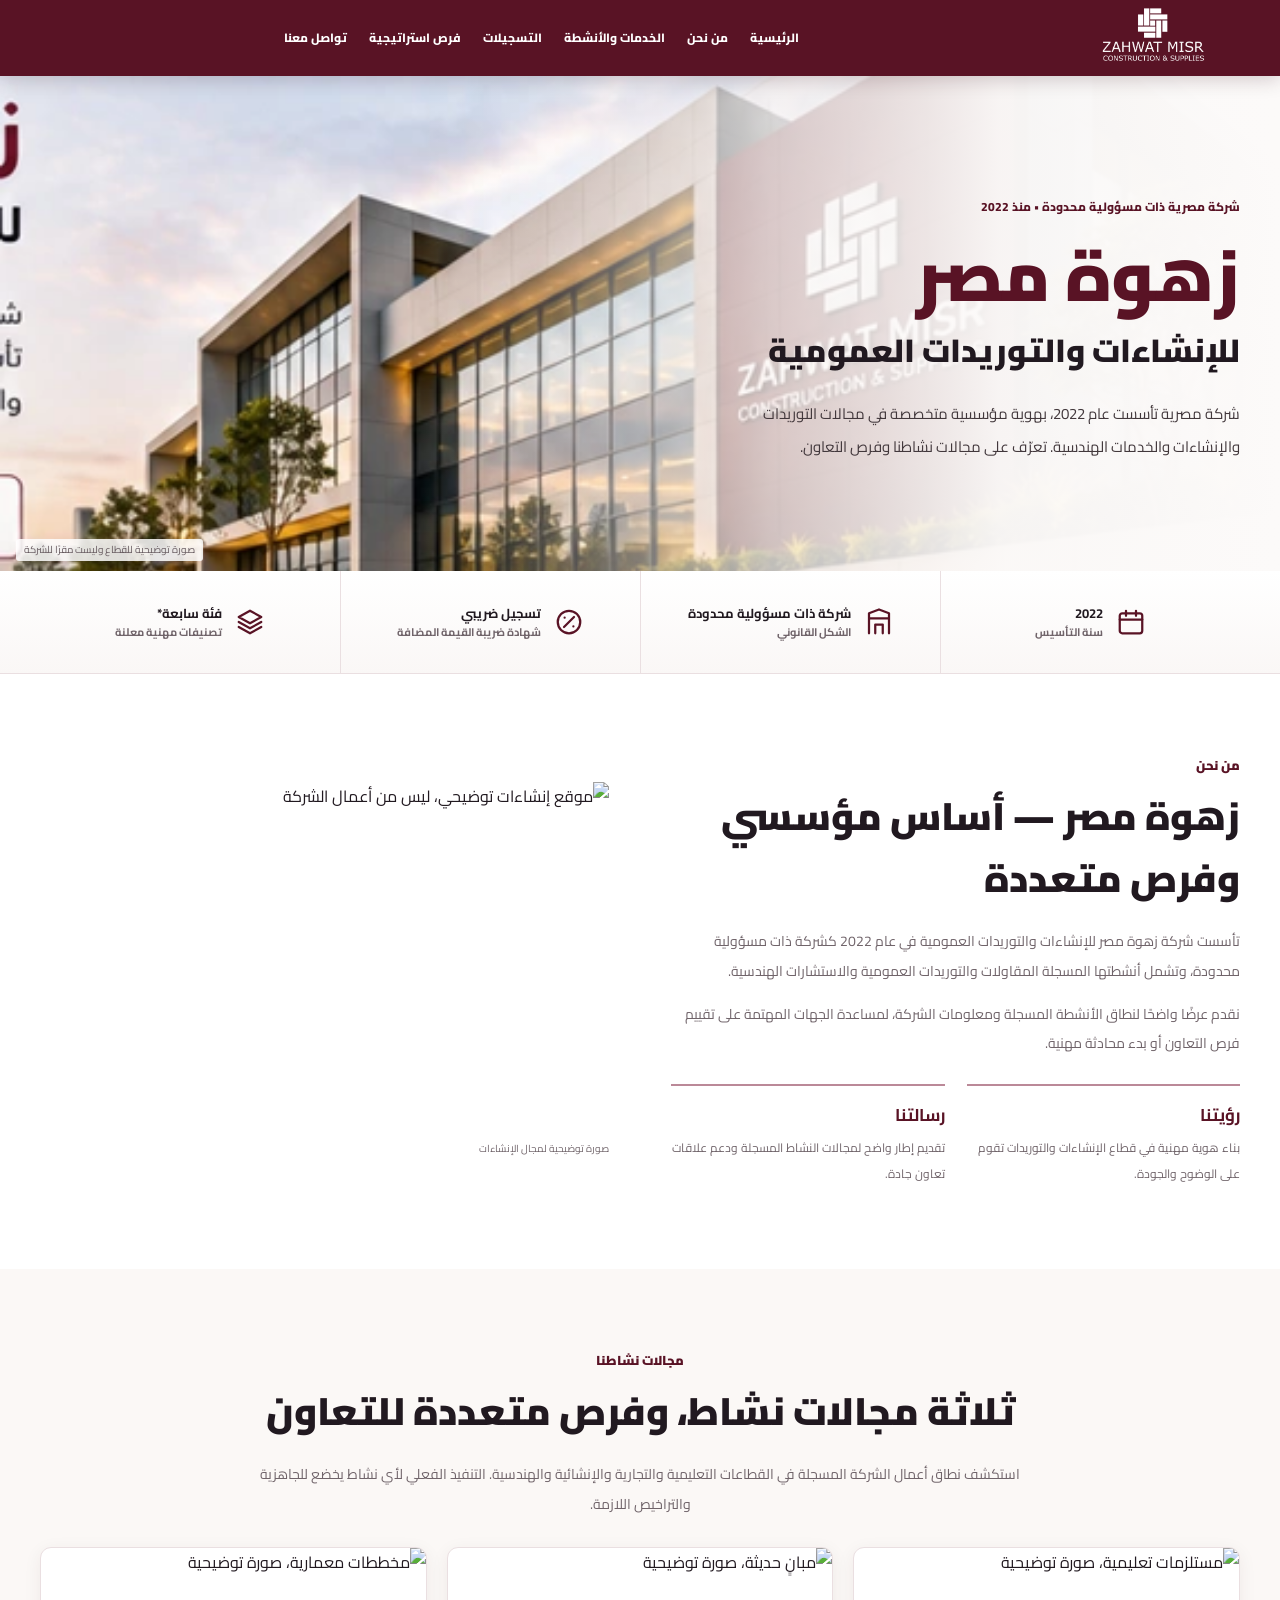
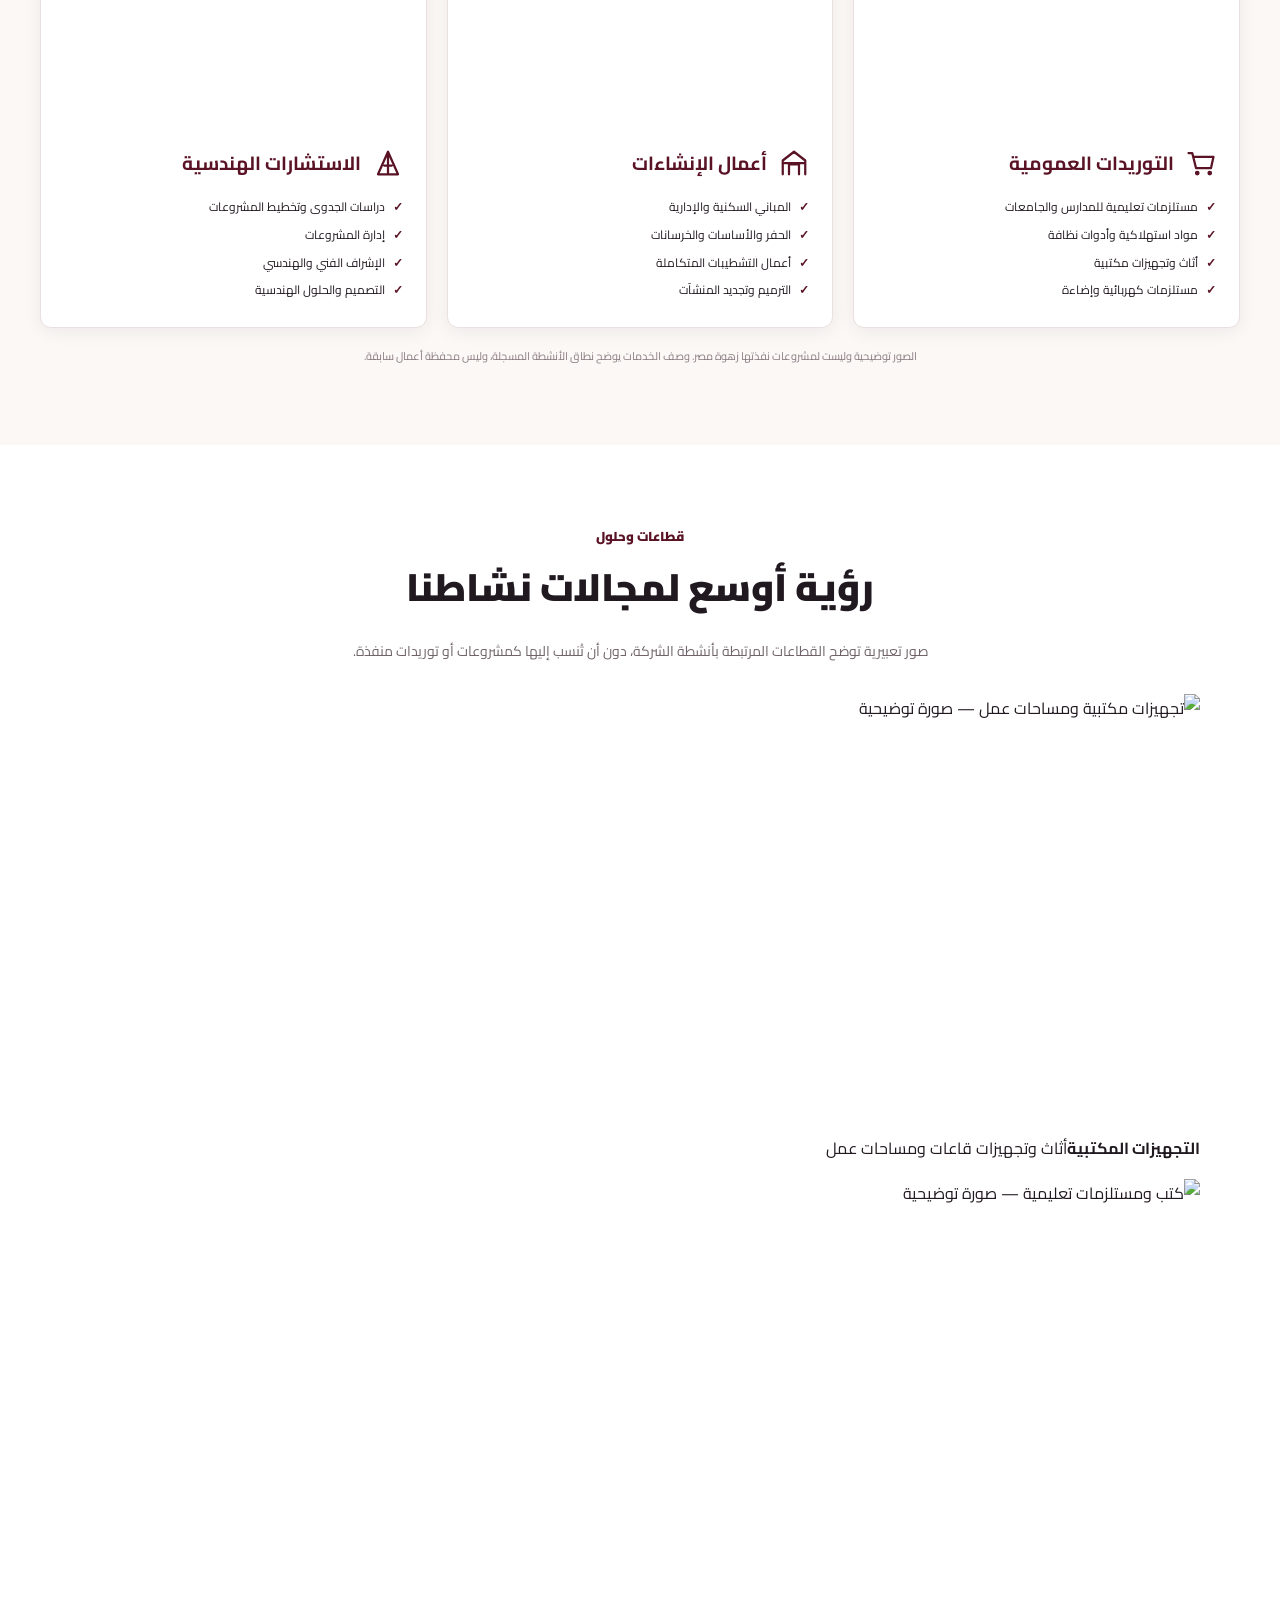
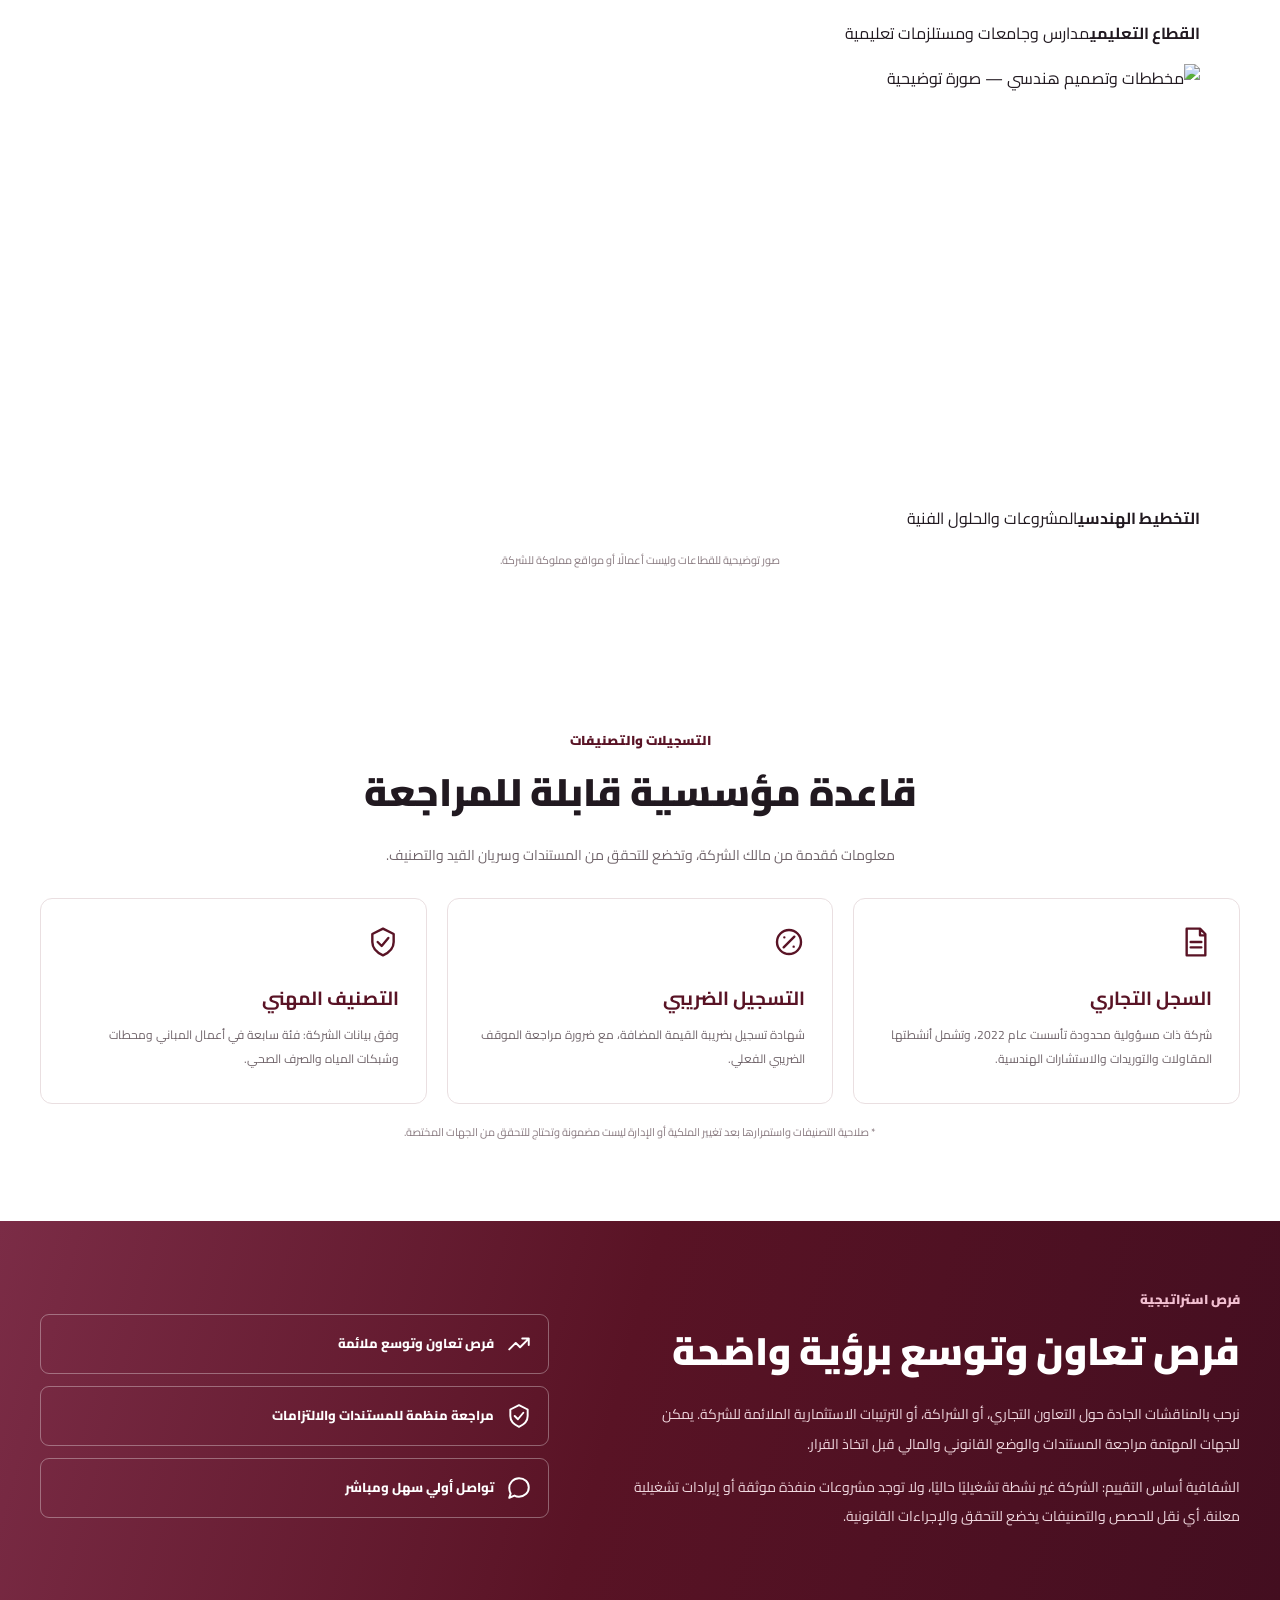
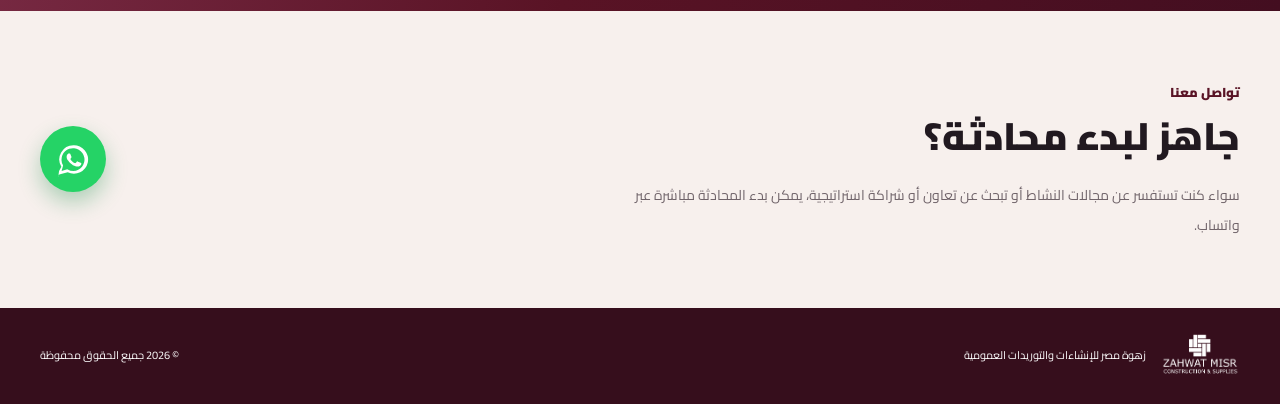
==== commit 0cb6083e: "Add visual sector gallery and stronger client/investor messaging" ====
--- a/index.html
+++ b/index.html
@@ -8,7 +8,7 @@
   <link rel="preconnect" href="https://fonts.googleapis.com" />
   <link rel="preconnect" href="https://fonts.gstatic.com" crossorigin />
   <link href="https://fonts.googleapis.com/css2?family=Cairo:wght@400;500;600;700;800;900&display=swap" rel="stylesheet" />
-  <link rel="icon" href="assets/favicon.png"><meta name="theme-color" content="#591325"><meta property="og:title" content="زهوة مصر | للإنشاءات والتوريدات العمومية"><meta property="og:description" content="أنشطة الإنشاءات والتوريدات والخدمات الهندسية، مع إتاحة التواصل بشأن فرص التعاون."><meta property="og:image" content="https://mashraf1990.github.io/ZAHWAT-MISR/assets/hero-building.webp"><link rel="stylesheet" href="styles.css" />
+  <link rel="icon" href="assets/favicon.png"><meta name="theme-color" content="#591325"><meta property="og:type" content="website"><meta property="og:locale" content="ar_EG"><meta property="og:title" content="زهوة مصر | للإنشاءات والتوريدات العمومية"><meta property="og:description" content="أنشطة الإنشاءات والتوريدات والخدمات الهندسية، مع إتاحة التواصل بشأن فرص التعاون."><meta property="og:image" content="https://mashraf1990.github.io/ZAHWAT-MISR/assets/hero-building.webp"><link rel="canonical" href="https://mashraf1990.github.io/ZAHWAT-MISR/"><link rel="stylesheet" href="styles.css" />
 </head>
 <body>
   <header class="site-header" id="site-header">
@@ -24,7 +24,7 @@
   <main>
     <section class="hero" id="home">
   <div class="hero-visual"><img src="assets/hero-building.webp" alt="تصوير معماري توضيحي، لا يمثل مقر الشركة أو مشروعًا نفذته" fetchpriority="high" width="1200" height="675"><span>صورة توضيحية للقطاع وليست مقرًا للشركة</span></div>
-  <div class="container hero-inner"><div class="hero-copy"><p class="hero-tag">شركة مصرية ذات مسؤولية محدودة • منذ 2022</p><h1>زهوة مصر</h1><h2>للإنشاءات والتوريدات العمومية</h2><p class="hero-lead">أنشطة مسجلة في مجالات التوريدات والإنشاءات والخدمات الهندسية، بهوية مؤسسية واضحة ورؤية للتعاون والنمو.</p></div></div>
+  <div class="container hero-inner"><div class="hero-copy"><p class="hero-tag">شركة مصرية ذات مسؤولية محدودة • منذ 2022</p><h1>زهوة مصر</h1><h2>للإنشاءات والتوريدات العمومية</h2><p class="hero-lead">شركة مصرية تأسست عام 2022، بهوية مؤسسية متخصصة في مجالات التوريدات والإنشاءات والخدمات الهندسية. تعرّف على مجالات نشاطنا وفرص التعاون.</p></div></div>
 </section>
     <section class="fact-strip" aria-label="معلومات الشركة"><div class="container fact-grid">
 <div class="fact"><svg viewBox="0 0 24 24" width="26" height="26" aria-hidden="true" fill="none" stroke="currentColor" stroke-width="1.8" stroke-linecap="round" stroke-linejoin="round"><rect x="3" y="5" width="18" height="16" rx="2"/><path d="M3 10h18M8 3v4M16 3v4"/></svg><span><strong>2022</strong>سنة التأسيس</span></div>
@@ -34,24 +34,31 @@
 </div></section>
 
     <section class="section about" id="about"><div class="container section-grid">
-<div class="about-copy"><p class="eyebrow">من نحن</p><h2>هوية مؤسسية تجمع بين الوضوح والطموح</h2><p>تأسست شركة زهوة مصر للإنشاءات والتوريدات العمومية في عام 2022 كشركة ذات مسؤولية محدودة، وتشمل أنشطتها المسجلة المقاولات والتوريدات العمومية والاستشارات الهندسية.</p><p>تُقدم الشركة نطاق أنشطتها ومعلوماتها المؤسسية بصورة منظمة للجهات الراغبة في التعرف على الشركة أو مناقشة أشكال التعاون المناسبة.</p><div class="value-grid"><div><b>رؤيتنا</b><p>بناء هوية مهنية في قطاع الإنشاءات والتوريدات تقوم على الوضوح والجودة.</p></div><div><b>رسالتنا</b><p>تقديم إطار واضح لمجالات النشاط المسجلة ودعم علاقات تعاون جادة.</p></div></div></div>
+<div class="about-copy"><p class="eyebrow">من نحن</p><h2>زهوة مصر — أساس مؤسسي وفرص متعددة</h2><p>تأسست شركة زهوة مصر للإنشاءات والتوريدات العمومية في عام 2022 كشركة ذات مسؤولية محدودة، وتشمل أنشطتها المسجلة المقاولات والتوريدات العمومية والاستشارات الهندسية.</p><p>نقدم عرضًا واضحًا لنطاق الأنشطة المسجلة ومعلومات الشركة، لمساعدة الجهات المهتمة على تقييم فرص التعاون أو بدء محادثة مهنية.</p><div class="value-grid"><div><b>رؤيتنا</b><p>بناء هوية مهنية في قطاع الإنشاءات والتوريدات تقوم على الوضوح والجودة.</p></div><div><b>رسالتنا</b><p>تقديم إطار واضح لمجالات النشاط المسجلة ودعم علاقات تعاون جادة.</p></div></div></div>
 <div class="about-visual"><img src="https://images.unsplash.com/photo-1504307651254-35680f356dfd?auto=format&fit=crop&w=1000&q=80" alt="موقع إنشاءات توضيحي، ليس من أعمال الشركة" loading="lazy" width="550" height="350"><small>صورة توضيحية لمجال الإنشاءات</small></div>
 </div></section>
-    <section class="section section-muted" id="activities"><div class="container"><div class="section-heading"><p class="eyebrow">مجالات نشاطنا</p><h2>حلول متنوعة في قطاعات الإنشاءات والتوريدات</h2><p>تعرف على الأنشطة المسجلة للشركة والقطاعات التي تغطيها، بما يتوافق مع أي تراخيص أو متطلبات لازمة للمزاولة.</p></div><div class="services">
+    <section class="section section-muted" id="activities"><div class="container"><div class="section-heading"><p class="eyebrow">مجالات نشاطنا</p><h2>ثلاثة مجالات نشاط، وفرص متعددة للتعاون</h2><p>استكشف نطاق أعمال الشركة المسجلة في القطاعات التعليمية والتجارية والإنشائية والهندسية. التنفيذ الفعلي لأي نشاط يخضع للجاهزية والتراخيص اللازمة.</p></div><div class="services">
 <article class="service-card"><img src="https://images.unsplash.com/photo-1497633762265-9d179a990aa6?auto=format&fit=crop&w=850&q=80" alt="مستلزمات تعليمية، صورة توضيحية" loading="lazy" width="400" height="190"><div class="service-body"><div class="service-title"><svg viewBox="0 0 24 24" width="26" height="26" aria-hidden="true" fill="none" stroke="currentColor" stroke-width="1.8" stroke-linecap="round" stroke-linejoin="round"><circle cx="9" cy="20" r="1"/><circle cx="19" cy="20" r="1"/><path d="M2 4h3l3 12h12l2-9H6"/></svg><h3>التوريدات العمومية</h3></div><ul><li>مستلزمات تعليمية للمدارس والجامعات</li><li>مواد استهلاكية وأدوات نظافة</li><li>أثاث وتجهيزات مكتبية</li><li>مستلزمات كهربائية وإضاءة</li></ul></div></article>
 <article class="service-card"><img src="https://images.unsplash.com/photo-1486406146926-c627a92ad1ab?auto=format&fit=crop&w=850&q=80" alt="مبانٍ حديثة، صورة توضيحية" loading="lazy" width="400" height="190"><div class="service-body"><div class="service-title"><svg viewBox="0 0 24 24" width="26" height="26" aria-hidden="true" fill="none" stroke="currentColor" stroke-width="1.8" stroke-linecap="round" stroke-linejoin="round"><path d="M3 21V10l9-7 9 7v11M8 21v-8h8v8M3 12h18"/></svg><h3>أعمال الإنشاءات</h3></div><ul><li>المباني السكنية والإدارية</li><li>الحفر والأساسات والخرسانات</li><li>أعمال التشطيبات المتكاملة</li><li>الترميم وتجديد المنشآت</li></ul></div></article>
 <article class="service-card"><img src="https://images.unsplash.com/photo-1503387762-592deb58ef4e?auto=format&fit=crop&w=850&q=80" alt="مخططات معمارية، صورة توضيحية" loading="lazy" width="400" height="190"><div class="service-body"><div class="service-title"><svg viewBox="0 0 24 24" width="26" height="26" aria-hidden="true" fill="none" stroke="currentColor" stroke-width="1.8" stroke-linecap="round" stroke-linejoin="round"><path d="m4 21 8-18 8 18H4ZM9 14h6M12 3v18"/></svg><h3>الاستشارات الهندسية</h3></div><ul><li>دراسات الجدوى وتخطيط المشروعات</li><li>إدارة المشروعات</li><li>الإشراف الفني والهندسي</li><li>التصميم والحلول الهندسية</li></ul></div></article>
-</div><p class="fine-print">الصور للشرح فقط وليست صورًا لمشروعات منفذة. ولا تمثل الأنشطة المسجلة تعهدًا بتوافر قدرات تشغيلية حالية.</p></div></section>
-    <section class="section registrations" id="registrations"><div class="container"><div class="section-heading"><p class="eyebrow">التسجيلات والتصنيفات</p><h2>البيانات المؤسسية الأساسية</h2><p>معلومات مُقدمة من مالك الشركة، وتخضع للتحقق من المستندات وسريان القيد والتصنيف.</p></div><div class="records">
+</div><p class="fine-print">الصور توضيحية وليست لمشروعات نفذتها زهوة مصر. وصف الخدمات يوضح نطاق الأنشطة المسجلة، وليس محفظة أعمال سابقة.</p></div></section>
+    <section class="section sectors" id="sectors"><div class="container">
+<div class="section-heading"><p class="eyebrow">قطاعات وحلول</p><h2>رؤية أوسع لمجالات نشاطنا</h2><p>صور تعبيرية توضح القطاعات المرتبطة بأنشطة الشركة، دون أن تُنسب إليها كمشروعات أو توريدات منفذة.</p></div>
+<div class="sector-gallery">
+<figure class="sector-tile sector-wide"><img src="https://images.unsplash.com/photo-1497366811353-6870744d04b2?auto=format&fit=crop&w=1100&q=82" loading="lazy" width="740" height="440" alt="تجهيزات مكتبية ومساحات عمل — صورة توضيحية"><figcaption><strong>التجهيزات المكتبية</strong><span>أثاث وتجهيزات قاعات ومساحات عمل</span></figcaption></figure>
+<figure class="sector-tile"><img src="https://images.unsplash.com/photo-1497633762265-9d179a990aa6?auto=format&fit=crop&w=700&q=82" loading="lazy" width="380" height="440" alt="كتب ومستلزمات تعليمية — صورة توضيحية"><figcaption><strong>القطاع التعليمي</strong><span>مدارس وجامعات ومستلزمات تعليمية</span></figcaption></figure>
+<figure class="sector-tile"><img src="https://images.unsplash.com/photo-1503387762-592deb58ef4e?auto=format&fit=crop&w=700&q=82" loading="lazy" width="380" height="440" alt="مخططات وتصميم هندسي — صورة توضيحية"><figcaption><strong>التخطيط الهندسي</strong><span>المشروعات والحلول الفنية</span></figcaption></figure>
+</div><p class="fine-print">صور توضيحية للقطاعات وليست أعمالًا أو مواقع مملوكة للشركة.</p></div></section>
+<section class="section registrations" id="registrations"><div class="container"><div class="section-heading"><p class="eyebrow">التسجيلات والتصنيفات</p><h2>قاعدة مؤسسية قابلة للمراجعة</h2><p>معلومات مُقدمة من مالك الشركة، وتخضع للتحقق من المستندات وسريان القيد والتصنيف.</p></div><div class="records">
 <article><svg viewBox="0 0 24 24" width="26" height="26" aria-hidden="true" fill="none" stroke="currentColor" stroke-width="1.8" stroke-linecap="round" stroke-linejoin="round"><path d="M5 2h10l4 4v16H5zM15 2v5h4M8 12h8M8 16h8"/></svg><h3>السجل التجاري</h3><p>شركة ذات مسؤولية محدودة تأسست عام 2022، وتشمل أنشطتها المقاولات والتوريدات والاستشارات الهندسية.</p></article>
 <article><svg viewBox="0 0 24 24" width="26" height="26" aria-hidden="true" fill="none" stroke="currentColor" stroke-width="1.8" stroke-linecap="round" stroke-linejoin="round"><circle cx="12" cy="12" r="9"/><path d="M8 16l8-8M8.5 8.5h.01M15.5 15.5h.01"/></svg><h3>التسجيل الضريبي</h3><p>شهادة تسجيل بضريبة القيمة المضافة، مع ضرورة مراجعة الموقف الضريبي الفعلي.</p></article>
 <article><svg viewBox="0 0 24 24" width="26" height="26" aria-hidden="true" fill="none" stroke="currentColor" stroke-width="1.8" stroke-linecap="round" stroke-linejoin="round"><path d="M12 2l8 4v6c0 5-3.5 8-8 10-4.5-2-8-5-8-10V6zM8 12l3 3 5-6"/></svg><h3>التصنيف المهني</h3><p>وفق بيانات الشركة: فئة سابعة في أعمال المباني ومحطات وشبكات المياه والصرف الصحي.</p></article>
 </div><p class="fine-print">* صلاحية التصنيفات واستمرارها بعد تغيير الملكية أو الإدارة ليست مضمونة وتحتاج للتحقق من الجهات المختصة.</p></div></section>
     <section class="section strategic" id="strategic"><div class="container strategic-grid">
-<div><p class="eyebrow">فرص استراتيجية</p><h2>مساحة للتعاون والتوسع</h2><p>إلى جانب التعرف على مجالات الشركة، نرحب بالمحادثات الجادة بشأن التعاون التجاري والشراكات والترتيبات استثمارية مناسبة، وفق مراجعة قانونية ومالية عند الحاجة. لا توجد مشروعات منفذة موثقة أو إيرادات تشغيلية معلنة للشركة.</p></div>
+<div><p class="eyebrow">فرص استراتيجية</p><h2>فرص تعاون وتوسع برؤية واضحة</h2><p>نرحب بالمناقشات الجادة حول التعاون التجاري، أو الشراكة، أو الترتيبات الاستثمارية الملائمة للشركة. يمكن للجهات المهتمة مراجعة المستندات والوضع القانوني والمالي قبل اتخاذ القرار.</p><p class="strategic-note">الشفافية أساس التقييم: الشركة غير نشطة تشغيليًا حاليًا، ولا توجد مشروعات منفذة موثقة أو إيرادات تشغيلية معلنة. أي نقل للحصص والتصنيفات يخضع للتحقق والإجراءات القانونية.</p></div>
 <div class="strategic-features"><div><svg viewBox="0 0 24 24" width="26" height="26" aria-hidden="true" fill="none" stroke="currentColor" stroke-width="1.8" stroke-linecap="round" stroke-linejoin="round"><path d="m3 17 6-6 4 4 8-8M15 7h6v6"/></svg><span>فرص تعاون وتوسع ملائمة</span></div><div><svg viewBox="0 0 24 24" width="26" height="26" aria-hidden="true" fill="none" stroke="currentColor" stroke-width="1.8" stroke-linecap="round" stroke-linejoin="round"><path d="M12 2l8 4v6c0 5-3.5 8-8 10-4.5-2-8-5-8-10V6zM8 12l3 3 5-6"/></svg><span>مراجعة منظمة للمستندات والالتزامات</span></div><div><svg viewBox="0 0 24 24" width="26" height="26" aria-hidden="true" fill="none" stroke="currentColor" stroke-width="1.8" stroke-linecap="round" stroke-linejoin="round"><path d="M21 11.5c0 4.9-4 8.5-9 8.5-1.5 0-3-.3-4.2-1L3 21l1.3-4C3.5 15.6 3 13.8 3 12c0-5 4-9 9-9s9 3.5 9 8.5Z"/></svg><span>تواصل أولي سهل ومباشر</span></div></div>
 </div></section>
-    <section class="section contact-section" id="contact"><div class="container contact-inner"><div><p class="eyebrow">تواصل معنا</p><h2>لنبدأ محادثة مهنية</h2><p>للاستفسار عن نطاق الأنشطة أو مناقشة فرصة تعاون، يمكنك التواصل مباشرة عبر واتساب.</p></div><a class="whatsapp-icon" href="https://wa.me/966500129829" target="_blank" rel="noopener noreferrer" aria-label="تواصل عبر واتساب"><svg viewBox="0 0 32 32" aria-hidden="true" width="27" height="27" fill="currentColor"><path d="M16 3a13 13 0 0 0-11.1 19.7 13 13 0 0 0-1 13.6L2 30l8.7-2.3A13 13 0 1 0 16 3Zm0 23.6a10.4 10.4 0 0 1-5.3-1.4l-.4-.2-5.2 1.4 1.4-5-.3-.5A10.5 10.5 0 1 1 16 26.6Zm5.8-7.8c-.3-.2-1.8-.9-2.1-1-.3-.1-.5-.2-.7.2-.2.3-.8 1-1 1.2-.1.1-.4.2-.7.1-.3-.2-1.3-.5-2.4-1.5-.9-.8-1.5-1.7-1.7-2-.1-.3 0-.5.1-.6l.5-.6c.2-.2.3-.4.3-.6.1-.2 0-.5 0-.6l-1-2.4c-.3-.6-.5-.5-.8-.5h-.6c-.2 0-.6.1-.9.4s-1.1 1.1-1.1 2.7c0 1.6 1.2 3.1 1.4 3.3.2.2 2.3 3.5 5.6 4.8.8.3 1.5.5 2 .6.8.2 1.5.2 2.1.1.6-.1 1.8-.8 2.1-1.5s.3-1.4.2-1.5c-.1-.2-.3-.3-.6-.5Z"/></svg><span class="sr-only">واتساب</span></a></div></section>
+    <section class="section contact-section" id="contact"><div class="container contact-inner"><div><p class="eyebrow">تواصل معنا</p><h2>جاهز لبدء محادثة؟</h2><p>سواء كنت تستفسر عن مجالات النشاط أو تبحث عن تعاون أو شراكة استراتيجية، يمكن بدء المحادثة مباشرة عبر واتساب.</p></div><a class="whatsapp-icon" href="https://wa.me/966500129829" target="_blank" rel="noopener noreferrer" aria-label="تواصل عبر واتساب"><svg viewBox="0 0 32 32" aria-hidden="true" width="27" height="27" fill="currentColor"><path d="M16 3a13 13 0 0 0-11.1 19.7 13 13 0 0 0-1 13.6L2 30l8.7-2.3A13 13 0 1 0 16 3Zm0 23.6a10.4 10.4 0 0 1-5.3-1.4l-.4-.2-5.2 1.4 1.4-5-.3-.5A10.5 10.5 0 1 1 16 26.6Zm5.8-7.8c-.3-.2-1.8-.9-2.1-1-.3-.1-.5-.2-.7.2-.2.3-.8 1-1 1.2-.1.1-.4.2-.7.1-.3-.2-1.3-.5-2.4-1.5-.9-.8-1.5-1.7-1.7-2-.1-.3 0-.5.1-.6l.5-.6c.2-.2.3-.4.3-.6.1-.2 0-.5 0-.6l-1-2.4c-.3-.6-.5-.5-.8-.5h-.6c-.2 0-.6.1-.9.4s-1.1 1.1-1.1 2.7c0 1.6 1.2 3.1 1.4 3.3.2.2 2.3 3.5 5.6 4.8.8.3 1.5.5 2 .6.8.2 1.5.2 2.1.1.6-.1 1.8-.8 2.1-1.5s.3-1.4.2-1.5c-.1-.2-.3-.3-.6-.5Z"/></svg><span class="sr-only">واتساب</span></a></div></section>
   </main>
   <footer><div class="container footer-inner"><div class="footer-brand"><img src="assets/zahwat-misr-logo.png" alt="زهوة مصر" width="82" height="48"><span>زهوة مصر للإنشاءات والتوريدات العمومية</span></div><span>© <span id="year">2026</span> جميع الحقوق محفوظة</span></div></footer><button type="button" class="to-top" id="to-top" aria-label="العودة لأعلى">↑</button>
   <script src="script.js"></script>
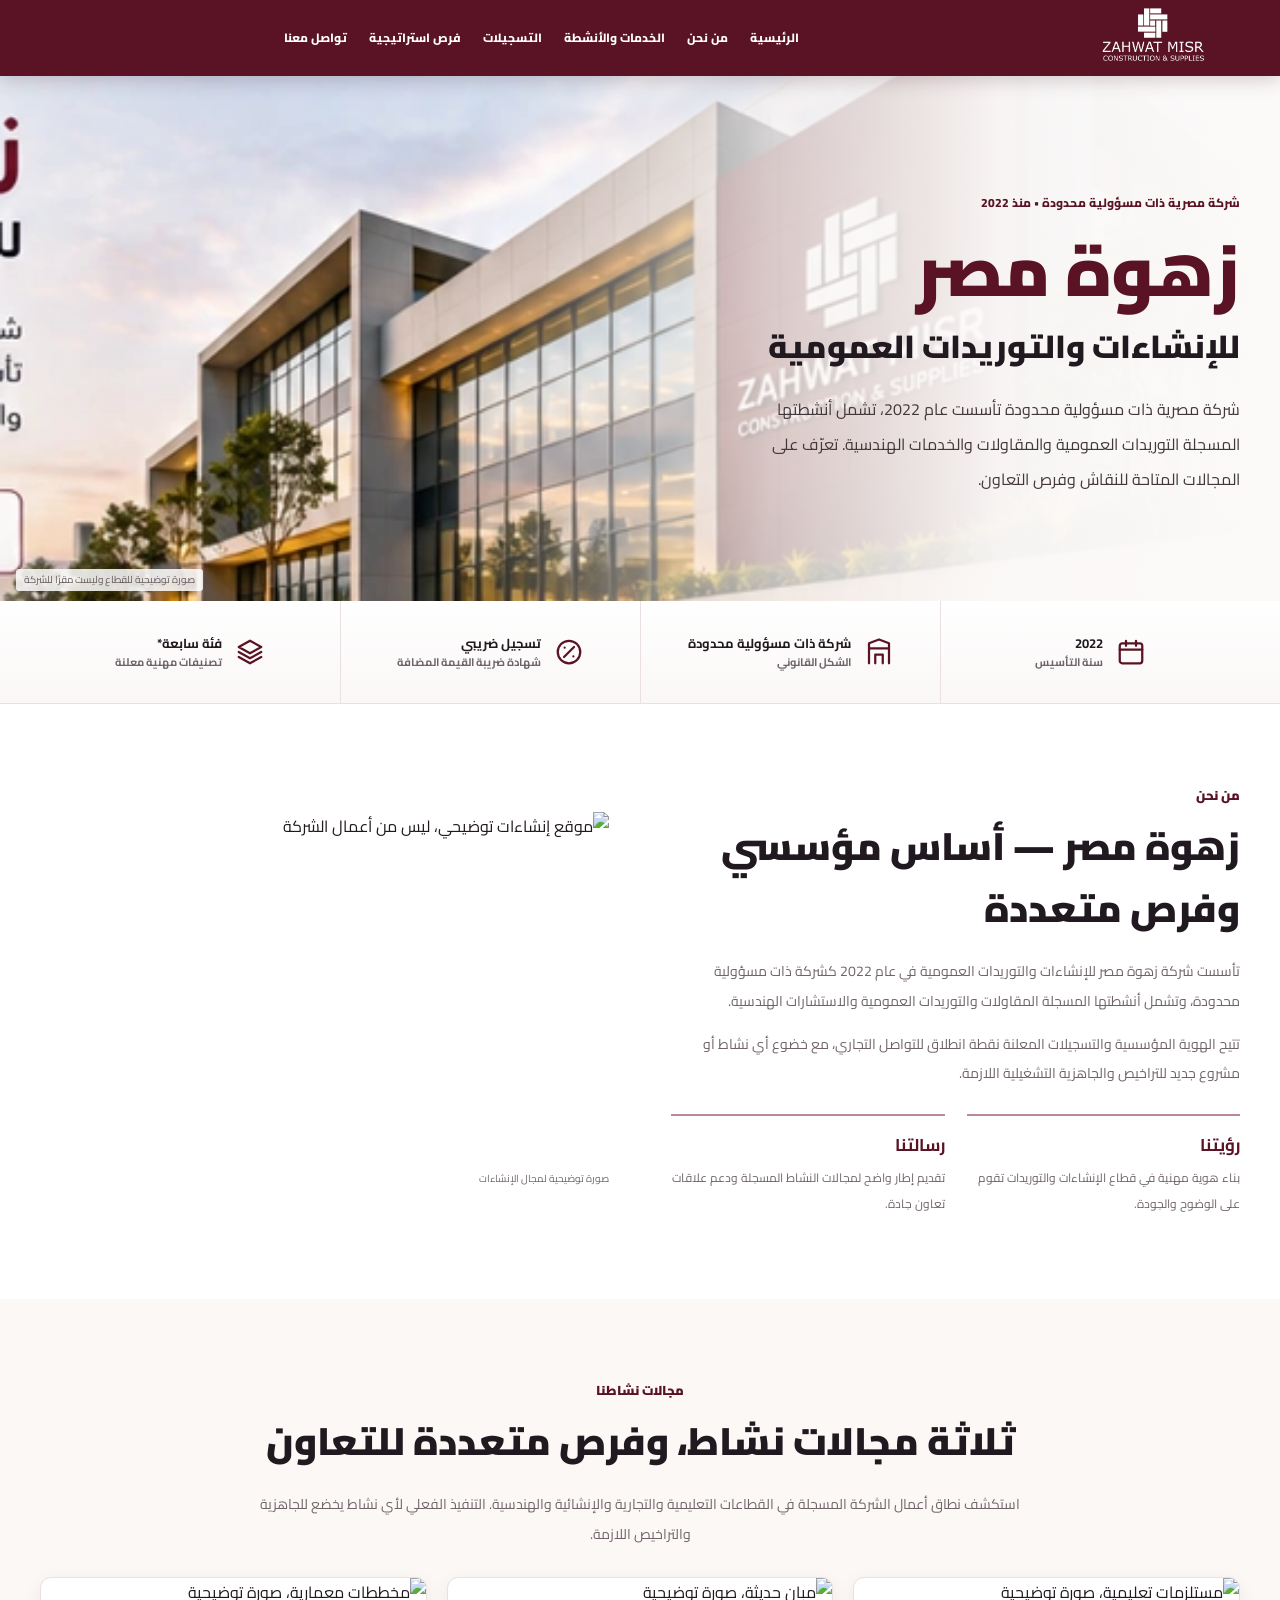
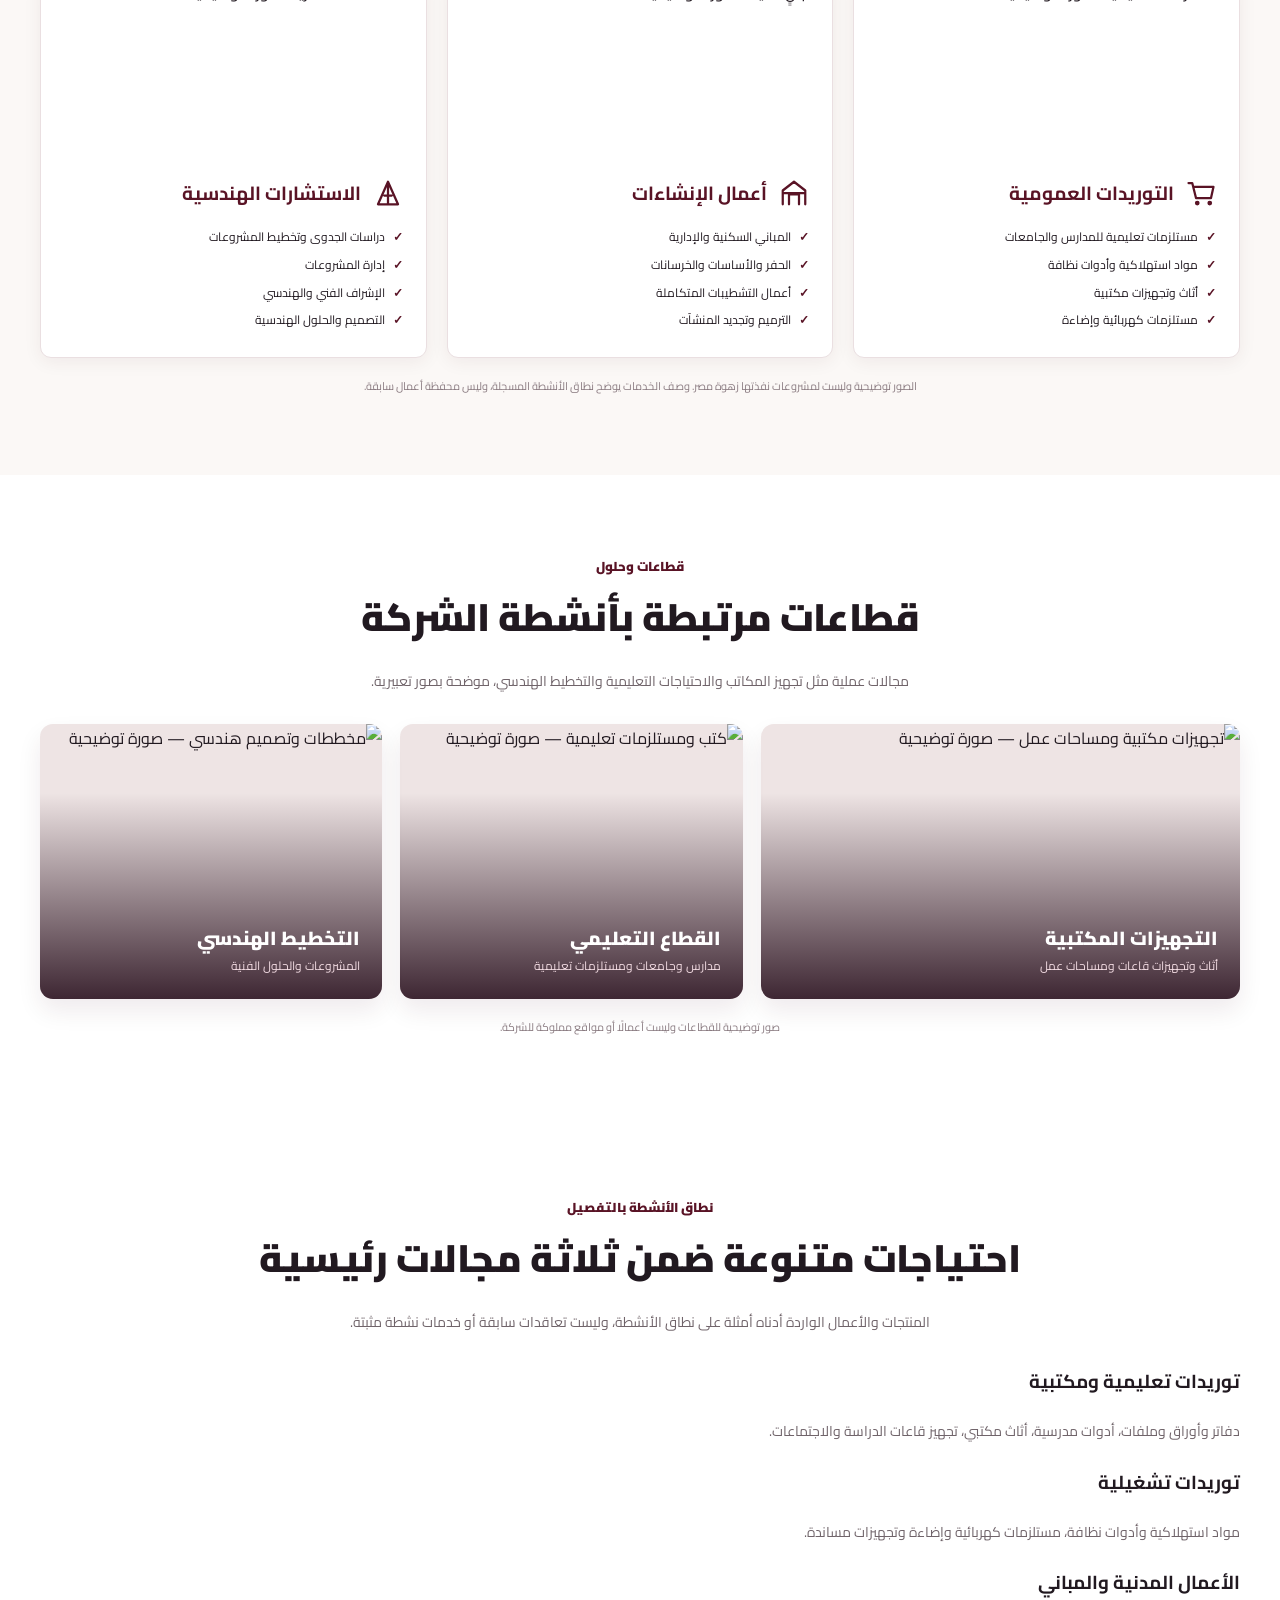
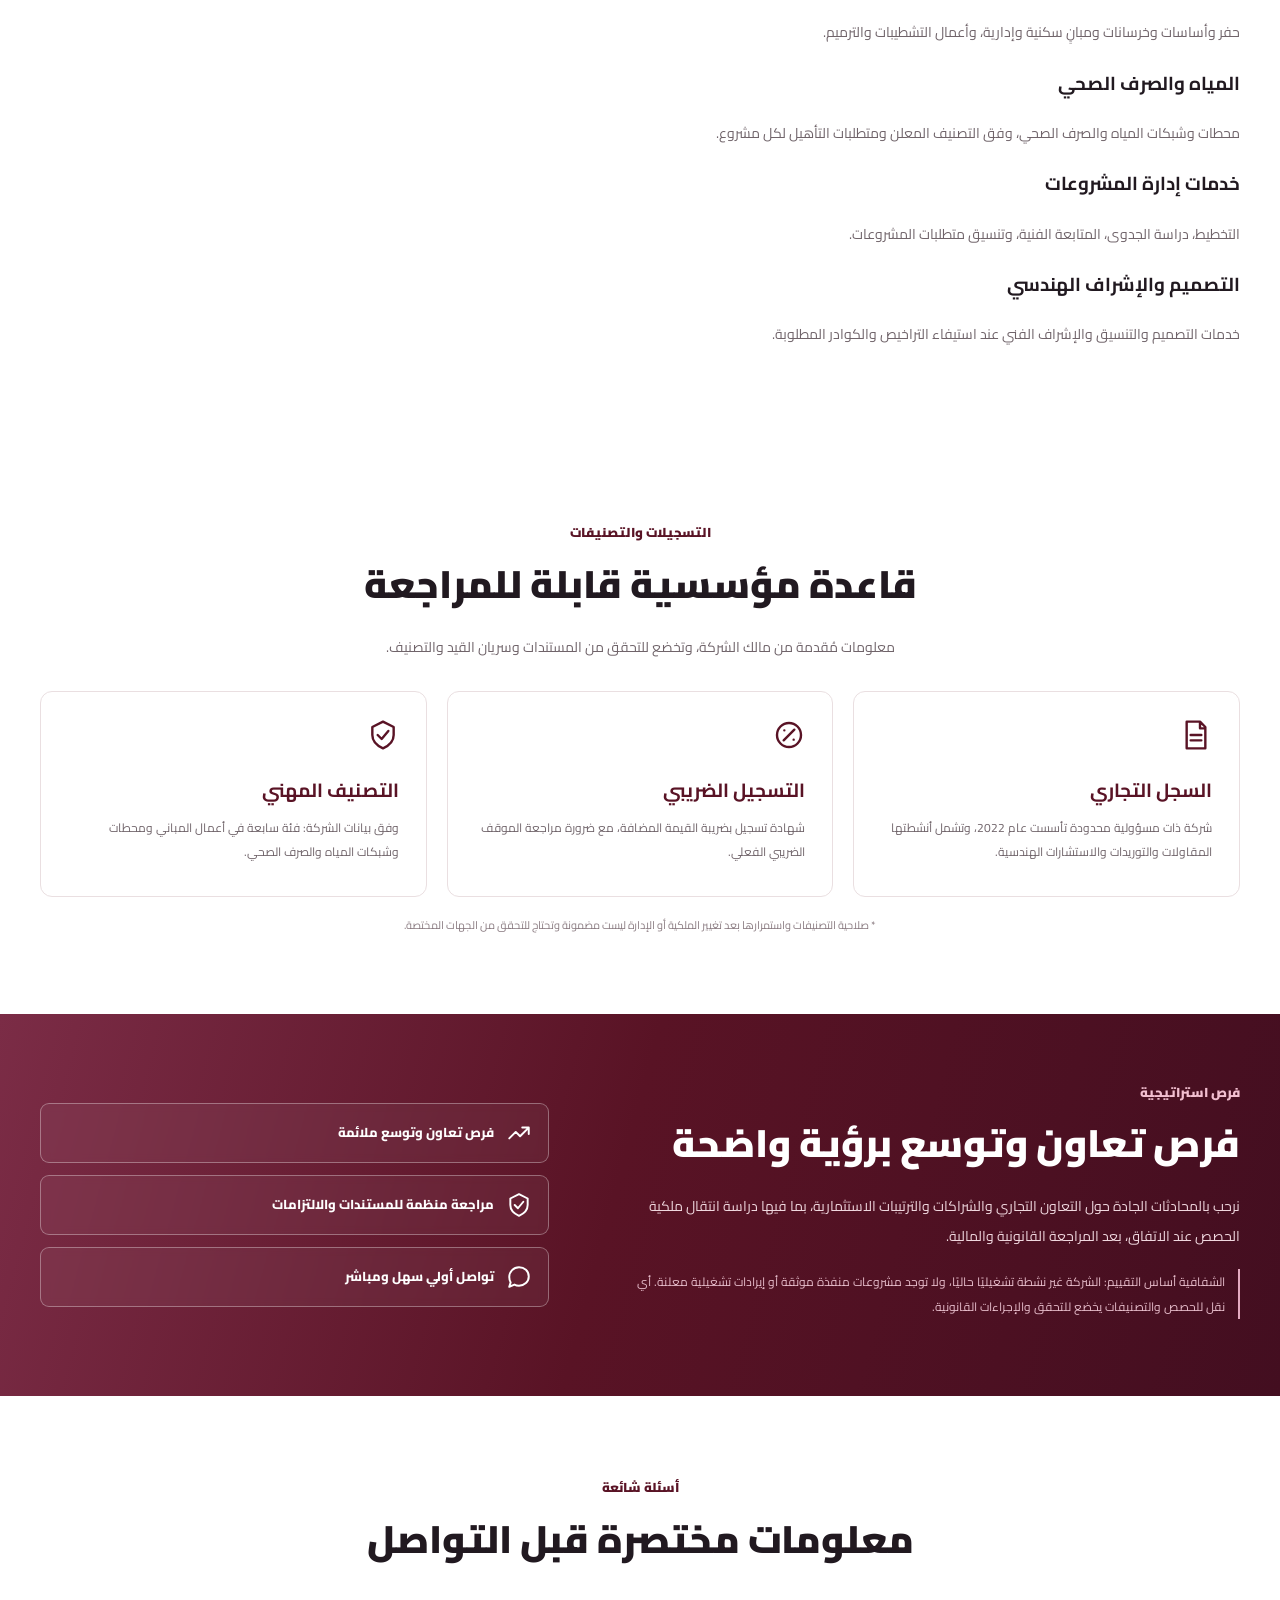
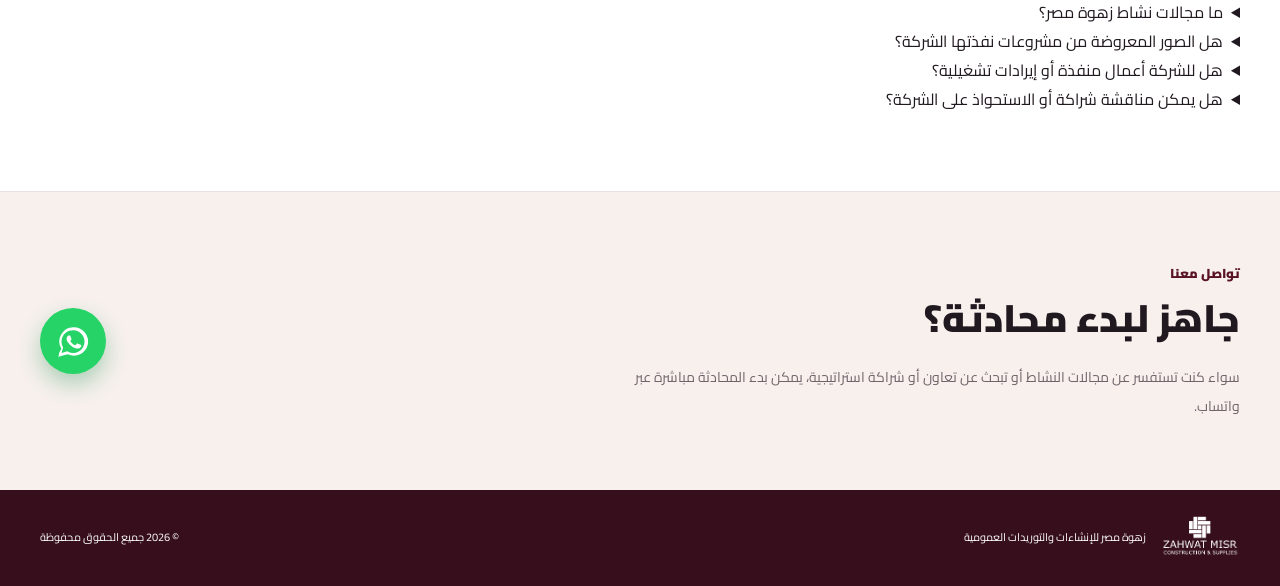
==== commit d4ebd15f: "Improve SEO and service coverage with accessible FAQ and progressive enhanced photo references" ====
--- a/index.html
+++ b/index.html
@@ -3,12 +3,13 @@
 <head>
   <meta charset="utf-8" />
   <meta name="viewport" content="width=device-width, initial-scale=1" />
-  <meta name="description" content="زهوة مصر للإنشاءات والتوريدات العمومية — شركة مصرية ذات مسؤولية محدودة تأسست عام 2022، بأنشطة مسجلة في الإنشاءات والتوريدات والخدمات الهندسية.">
-  <title>زهوة مصر | للإنشاءات والتوريدات العمومية</title>
+  <meta name="description" content="زهوة مصر للإنشاءات والتوريدات العمومية، شركة مصرية ذات مسؤولية محدودة منذ 2022، بأنشطة مسجلة في التوريدات العمومية والمقاولات والأعمال الهندسية.">
+  <title>زهوة مصر | الإنشاءات والتوريدات العمومية في مصر</title>
   <link rel="preconnect" href="https://fonts.googleapis.com" />
   <link rel="preconnect" href="https://fonts.gstatic.com" crossorigin />
   <link href="https://fonts.googleapis.com/css2?family=Cairo:wght@400;500;600;700;800;900&display=swap" rel="stylesheet" />
-  <link rel="icon" href="assets/favicon.png"><meta name="theme-color" content="#591325"><meta property="og:type" content="website"><meta property="og:locale" content="ar_EG"><meta property="og:title" content="زهوة مصر | للإنشاءات والتوريدات العمومية"><meta property="og:description" content="أنشطة الإنشاءات والتوريدات والخدمات الهندسية، مع إتاحة التواصل بشأن فرص التعاون."><meta property="og:image" content="https://mashraf1990.github.io/ZAHWAT-MISR/assets/hero-building.webp"><link rel="canonical" href="https://mashraf1990.github.io/ZAHWAT-MISR/"><link rel="stylesheet" href="styles.css" />
+  <link rel="icon" href="assets/favicon.png"><meta name="theme-color" content="#591325"><meta property="og:type" content="website"><meta property="og:locale" content="ar_EG"><meta property="og:title" content="زهوة مصر | للإنشاءات والتوريدات العمومية"><meta property="og:description" content="أنشطة الإنشاءات والتوريدات والخدمات الهندسية، مع إتاحة التواصل بشأن فرص التعاون."><meta property="og:image" content="https://mashraf1990.github.io/ZAHWAT-MISR/assets/hero-building.webp"><meta property="og:url" content="https://mashraf1990.github.io/ZAHWAT-MISR/"><meta name="twitter:card" content="summary_large_image"><meta name="robots" content="index,follow,max-image-preview:large"><link rel="canonical" href="https://mashraf1990.github.io/ZAHWAT-MISR/"><link rel="stylesheet" href="styles.css" />
+<script type="application/ld+json">{"@context":"https://schema.org","@graph":[{"@type":"Organization","name":"زهوة مصر للإنشاءات والتوريدات العمومية","alternateName":"ZAHWAT MISR Construction & Supplies","url":"https://mashraf1990.github.io/ZAHWAT-MISR/","logo":"https://mashraf1990.github.io/ZAHWAT-MISR/assets/zahwat-misr-logo.png","foundingDate":"2022","description":"شركة مصرية ذات مسؤولية محدودة، تشمل أنشطتها المسجلة التوريدات العمومية والمقاولات والاستشارات الهندسية."},{"@type":"WebSite","name":"زهوة مصر","url":"https://mashraf1990.github.io/ZAHWAT-MISR/","inLanguage":"ar-EG"}]}</script>
 </head>
 <body>
   <header class="site-header" id="site-header">
@@ -23,8 +24,8 @@
 
   <main>
     <section class="hero" id="home">
-  <div class="hero-visual"><img src="assets/hero-building.webp" alt="تصوير معماري توضيحي، لا يمثل مقر الشركة أو مشروعًا نفذته" fetchpriority="high" width="1200" height="675"><span>صورة توضيحية للقطاع وليست مقرًا للشركة</span></div>
-  <div class="container hero-inner"><div class="hero-copy"><p class="hero-tag">شركة مصرية ذات مسؤولية محدودة • منذ 2022</p><h1>زهوة مصر</h1><h2>للإنشاءات والتوريدات العمومية</h2><p class="hero-lead">شركة مصرية تأسست عام 2022، بهوية مؤسسية متخصصة في مجالات التوريدات والإنشاءات والخدمات الهندسية. تعرّف على مجالات نشاطنا وفرص التعاون.</p></div></div>
+  <div class="hero-visual"><img data-enhanced="assets/hero-advanced.webp" src="assets/hero-building.webp" alt="تصوير معماري توضيحي، لا يمثل مقر الشركة أو مشروعًا نفذته" fetchpriority="high" width="1200" height="675"><span>صورة توضيحية للقطاع وليست مقرًا للشركة</span></div>
+  <div class="container hero-inner"><div class="hero-copy"><p class="hero-tag">شركة مصرية ذات مسؤولية محدودة • منذ 2022</p><h1>زهوة مصر</h1><h2>للإنشاءات والتوريدات العمومية</h2><p class="hero-lead">شركة مصرية ذات مسؤولية محدودة تأسست عام 2022، تشمل أنشطتها المسجلة التوريدات العمومية والمقاولات والخدمات الهندسية. تعرّف على المجالات المتاحة للنقاش وفرص التعاون.</p></div></div>
 </section>
     <section class="fact-strip" aria-label="معلومات الشركة"><div class="container fact-grid">
 <div class="fact"><svg viewBox="0 0 24 24" width="26" height="26" aria-hidden="true" fill="none" stroke="currentColor" stroke-width="1.8" stroke-linecap="round" stroke-linejoin="round"><rect x="3" y="5" width="18" height="16" rx="2"/><path d="M3 10h18M8 3v4M16 3v4"/></svg><span><strong>2022</strong>سنة التأسيس</span></div>
@@ -34,31 +35,46 @@
 </div></section>
 
     <section class="section about" id="about"><div class="container section-grid">
-<div class="about-copy"><p class="eyebrow">من نحن</p><h2>زهوة مصر — أساس مؤسسي وفرص متعددة</h2><p>تأسست شركة زهوة مصر للإنشاءات والتوريدات العمومية في عام 2022 كشركة ذات مسؤولية محدودة، وتشمل أنشطتها المسجلة المقاولات والتوريدات العمومية والاستشارات الهندسية.</p><p>نقدم عرضًا واضحًا لنطاق الأنشطة المسجلة ومعلومات الشركة، لمساعدة الجهات المهتمة على تقييم فرص التعاون أو بدء محادثة مهنية.</p><div class="value-grid"><div><b>رؤيتنا</b><p>بناء هوية مهنية في قطاع الإنشاءات والتوريدات تقوم على الوضوح والجودة.</p></div><div><b>رسالتنا</b><p>تقديم إطار واضح لمجالات النشاط المسجلة ودعم علاقات تعاون جادة.</p></div></div></div>
-<div class="about-visual"><img src="https://images.unsplash.com/photo-1504307651254-35680f356dfd?auto=format&fit=crop&w=1000&q=80" alt="موقع إنشاءات توضيحي، ليس من أعمال الشركة" loading="lazy" width="550" height="350"><small>صورة توضيحية لمجال الإنشاءات</small></div>
+<div class="about-copy"><p class="eyebrow">من نحن</p><h2>زهوة مصر — أساس مؤسسي وفرص متعددة</h2><p>تأسست شركة زهوة مصر للإنشاءات والتوريدات العمومية في عام 2022 كشركة ذات مسؤولية محدودة، وتشمل أنشطتها المسجلة المقاولات والتوريدات العمومية والاستشارات الهندسية.</p><p>تتيح الهوية المؤسسية والتسجيلات المعلنة نقطة انطلاق للتواصل التجاري، مع خضوع أي نشاط أو مشروع جديد للتراخيص والجاهزية التشغيلية اللازمة.</p><div class="value-grid"><div><b>رؤيتنا</b><p>بناء هوية مهنية في قطاع الإنشاءات والتوريدات تقوم على الوضوح والجودة.</p></div><div><b>رسالتنا</b><p>تقديم إطار واضح لمجالات النشاط المسجلة ودعم علاقات تعاون جادة.</p></div></div></div>
+<div class="about-visual"><img data-enhanced="assets/about-office.webp" src="https://images.unsplash.com/photo-1504307651254-35680f356dfd?auto=format&fit=crop&w=1000&q=80" alt="موقع إنشاءات توضيحي، ليس من أعمال الشركة" loading="lazy" width="550" height="350"><small>صورة توضيحية لمجال الإنشاءات</small></div>
 </div></section>
     <section class="section section-muted" id="activities"><div class="container"><div class="section-heading"><p class="eyebrow">مجالات نشاطنا</p><h2>ثلاثة مجالات نشاط، وفرص متعددة للتعاون</h2><p>استكشف نطاق أعمال الشركة المسجلة في القطاعات التعليمية والتجارية والإنشائية والهندسية. التنفيذ الفعلي لأي نشاط يخضع للجاهزية والتراخيص اللازمة.</p></div><div class="services">
-<article class="service-card"><img src="https://images.unsplash.com/photo-1497633762265-9d179a990aa6?auto=format&fit=crop&w=850&q=80" alt="مستلزمات تعليمية، صورة توضيحية" loading="lazy" width="400" height="190"><div class="service-body"><div class="service-title"><svg viewBox="0 0 24 24" width="26" height="26" aria-hidden="true" fill="none" stroke="currentColor" stroke-width="1.8" stroke-linecap="round" stroke-linejoin="round"><circle cx="9" cy="20" r="1"/><circle cx="19" cy="20" r="1"/><path d="M2 4h3l3 12h12l2-9H6"/></svg><h3>التوريدات العمومية</h3></div><ul><li>مستلزمات تعليمية للمدارس والجامعات</li><li>مواد استهلاكية وأدوات نظافة</li><li>أثاث وتجهيزات مكتبية</li><li>مستلزمات كهربائية وإضاءة</li></ul></div></article>
-<article class="service-card"><img src="https://images.unsplash.com/photo-1486406146926-c627a92ad1ab?auto=format&fit=crop&w=850&q=80" alt="مبانٍ حديثة، صورة توضيحية" loading="lazy" width="400" height="190"><div class="service-body"><div class="service-title"><svg viewBox="0 0 24 24" width="26" height="26" aria-hidden="true" fill="none" stroke="currentColor" stroke-width="1.8" stroke-linecap="round" stroke-linejoin="round"><path d="M3 21V10l9-7 9 7v11M8 21v-8h8v8M3 12h18"/></svg><h3>أعمال الإنشاءات</h3></div><ul><li>المباني السكنية والإدارية</li><li>الحفر والأساسات والخرسانات</li><li>أعمال التشطيبات المتكاملة</li><li>الترميم وتجديد المنشآت</li></ul></div></article>
-<article class="service-card"><img src="https://images.unsplash.com/photo-1503387762-592deb58ef4e?auto=format&fit=crop&w=850&q=80" alt="مخططات معمارية، صورة توضيحية" loading="lazy" width="400" height="190"><div class="service-body"><div class="service-title"><svg viewBox="0 0 24 24" width="26" height="26" aria-hidden="true" fill="none" stroke="currentColor" stroke-width="1.8" stroke-linecap="round" stroke-linejoin="round"><path d="m4 21 8-18 8 18H4ZM9 14h6M12 3v18"/></svg><h3>الاستشارات الهندسية</h3></div><ul><li>دراسات الجدوى وتخطيط المشروعات</li><li>إدارة المشروعات</li><li>الإشراف الفني والهندسي</li><li>التصميم والحلول الهندسية</li></ul></div></article>
+<article class="service-card"><img data-enhanced="assets/service-supplies.webp" src="https://images.unsplash.com/photo-1497633762265-9d179a990aa6?auto=format&fit=crop&w=850&q=80" alt="مستلزمات تعليمية، صورة توضيحية" loading="lazy" width="400" height="190"><div class="service-body"><div class="service-title"><svg viewBox="0 0 24 24" width="26" height="26" aria-hidden="true" fill="none" stroke="currentColor" stroke-width="1.8" stroke-linecap="round" stroke-linejoin="round"><circle cx="9" cy="20" r="1"/><circle cx="19" cy="20" r="1"/><path d="M2 4h3l3 12h12l2-9H6"/></svg><h3>التوريدات العمومية</h3></div><ul><li>مستلزمات تعليمية للمدارس والجامعات</li><li>مواد استهلاكية وأدوات نظافة</li><li>أثاث وتجهيزات مكتبية</li><li>مستلزمات كهربائية وإضاءة</li></ul></div></article>
+<article class="service-card"><img data-enhanced="assets/service-construction.webp" src="https://images.unsplash.com/photo-1486406146926-c627a92ad1ab?auto=format&fit=crop&w=850&q=80" alt="مبانٍ حديثة، صورة توضيحية" loading="lazy" width="400" height="190"><div class="service-body"><div class="service-title"><svg viewBox="0 0 24 24" width="26" height="26" aria-hidden="true" fill="none" stroke="currentColor" stroke-width="1.8" stroke-linecap="round" stroke-linejoin="round"><path d="M3 21V10l9-7 9 7v11M8 21v-8h8v8M3 12h18"/></svg><h3>أعمال الإنشاءات</h3></div><ul><li>المباني السكنية والإدارية</li><li>الحفر والأساسات والخرسانات</li><li>أعمال التشطيبات المتكاملة</li><li>الترميم وتجديد المنشآت</li></ul></div></article>
+<article class="service-card"><img data-enhanced="assets/service-engineering.webp" src="https://images.unsplash.com/photo-1503387762-592deb58ef4e?auto=format&fit=crop&w=850&q=80" alt="مخططات معمارية، صورة توضيحية" loading="lazy" width="400" height="190"><div class="service-body"><div class="service-title"><svg viewBox="0 0 24 24" width="26" height="26" aria-hidden="true" fill="none" stroke="currentColor" stroke-width="1.8" stroke-linecap="round" stroke-linejoin="round"><path d="m4 21 8-18 8 18H4ZM9 14h6M12 3v18"/></svg><h3>الاستشارات الهندسية</h3></div><ul><li>دراسات الجدوى وتخطيط المشروعات</li><li>إدارة المشروعات</li><li>الإشراف الفني والهندسي</li><li>التصميم والحلول الهندسية</li></ul></div></article>
 </div><p class="fine-print">الصور توضيحية وليست لمشروعات نفذتها زهوة مصر. وصف الخدمات يوضح نطاق الأنشطة المسجلة، وليس محفظة أعمال سابقة.</p></div></section>
     <section class="section sectors" id="sectors"><div class="container">
-<div class="section-heading"><p class="eyebrow">قطاعات وحلول</p><h2>رؤية أوسع لمجالات نشاطنا</h2><p>صور تعبيرية توضح القطاعات المرتبطة بأنشطة الشركة، دون أن تُنسب إليها كمشروعات أو توريدات منفذة.</p></div>
+<div class="section-heading"><p class="eyebrow">قطاعات وحلول</p><h2>قطاعات مرتبطة بأنشطة الشركة</h2><p>مجالات عملية مثل تجهيز المكاتب والاحتياجات التعليمية والتخطيط الهندسي، موضحة بصور تعبيرية.</p></div>
 <div class="sector-gallery">
-<figure class="sector-tile sector-wide"><img src="https://images.unsplash.com/photo-1497366811353-6870744d04b2?auto=format&fit=crop&w=1100&q=82" loading="lazy" width="740" height="440" alt="تجهيزات مكتبية ومساحات عمل — صورة توضيحية"><figcaption><strong>التجهيزات المكتبية</strong><span>أثاث وتجهيزات قاعات ومساحات عمل</span></figcaption></figure>
+<figure class="sector-tile sector-wide"><img data-enhanced="assets/about-office.webp" src="https://images.unsplash.com/photo-1497366811353-6870744d04b2?auto=format&fit=crop&w=1100&q=82" loading="lazy" width="740" height="440" alt="تجهيزات مكتبية ومساحات عمل — صورة توضيحية"><figcaption><strong>التجهيزات المكتبية</strong><span>أثاث وتجهيزات قاعات ومساحات عمل</span></figcaption></figure>
 <figure class="sector-tile"><img src="https://images.unsplash.com/photo-1497633762265-9d179a990aa6?auto=format&fit=crop&w=700&q=82" loading="lazy" width="380" height="440" alt="كتب ومستلزمات تعليمية — صورة توضيحية"><figcaption><strong>القطاع التعليمي</strong><span>مدارس وجامعات ومستلزمات تعليمية</span></figcaption></figure>
 <figure class="sector-tile"><img src="https://images.unsplash.com/photo-1503387762-592deb58ef4e?auto=format&fit=crop&w=700&q=82" loading="lazy" width="380" height="440" alt="مخططات وتصميم هندسي — صورة توضيحية"><figcaption><strong>التخطيط الهندسي</strong><span>المشروعات والحلول الفنية</span></figcaption></figure>
 </div><p class="fine-print">صور توضيحية للقطاعات وليست أعمالًا أو مواقع مملوكة للشركة.</p></div></section>
+<section class="section service-matrix" id="service-details"><div class="container"><div class="section-heading"><p class="eyebrow">نطاق الأنشطة بالتفصيل</p><h2>احتياجات متنوعة ضمن ثلاثة مجالات رئيسية</h2><p>المنتجات والأعمال الواردة أدناه أمثلة على نطاق الأنشطة، وليست تعاقدات سابقة أو خدمات نشطة مثبتة.</p></div>
+<div class="subservice-grid">
+<div><h3>توريدات تعليمية ومكتبية</h3><p>دفاتر وأوراق وملفات، أدوات مدرسية، أثاث مكتبي، تجهيز قاعات الدراسة والاجتماعات.</p></div>
+<div><h3>توريدات تشغيلية</h3><p>مواد استهلاكية وأدوات نظافة، مستلزمات كهربائية وإضاءة وتجهيزات مساندة.</p></div>
+<div><h3>الأعمال المدنية والمباني</h3><p>حفر وأساسات وخرسانات ومبانٍ سكنية وإدارية، وأعمال التشطيبات والترميم.</p></div>
+<div><h3>المياه والصرف الصحي</h3><p>محطات وشبكات المياه والصرف الصحي، وفق التصنيف المعلن ومتطلبات التأهيل لكل مشروع.</p></div>
+<div><h3>خدمات إدارة المشروعات</h3><p>التخطيط، دراسة الجدوى، المتابعة الفنية، وتنسيق متطلبات المشروعات.</p></div>
+<div><h3>التصميم والإشراف الهندسي</h3><p>خدمات التصميم والتنسيق والإشراف الفني عند استيفاء التراخيص والكوادر المطلوبة.</p></div>
+</div></div></section>
 <section class="section registrations" id="registrations"><div class="container"><div class="section-heading"><p class="eyebrow">التسجيلات والتصنيفات</p><h2>قاعدة مؤسسية قابلة للمراجعة</h2><p>معلومات مُقدمة من مالك الشركة، وتخضع للتحقق من المستندات وسريان القيد والتصنيف.</p></div><div class="records">
 <article><svg viewBox="0 0 24 24" width="26" height="26" aria-hidden="true" fill="none" stroke="currentColor" stroke-width="1.8" stroke-linecap="round" stroke-linejoin="round"><path d="M5 2h10l4 4v16H5zM15 2v5h4M8 12h8M8 16h8"/></svg><h3>السجل التجاري</h3><p>شركة ذات مسؤولية محدودة تأسست عام 2022، وتشمل أنشطتها المقاولات والتوريدات والاستشارات الهندسية.</p></article>
 <article><svg viewBox="0 0 24 24" width="26" height="26" aria-hidden="true" fill="none" stroke="currentColor" stroke-width="1.8" stroke-linecap="round" stroke-linejoin="round"><circle cx="12" cy="12" r="9"/><path d="M8 16l8-8M8.5 8.5h.01M15.5 15.5h.01"/></svg><h3>التسجيل الضريبي</h3><p>شهادة تسجيل بضريبة القيمة المضافة، مع ضرورة مراجعة الموقف الضريبي الفعلي.</p></article>
 <article><svg viewBox="0 0 24 24" width="26" height="26" aria-hidden="true" fill="none" stroke="currentColor" stroke-width="1.8" stroke-linecap="round" stroke-linejoin="round"><path d="M12 2l8 4v6c0 5-3.5 8-8 10-4.5-2-8-5-8-10V6zM8 12l3 3 5-6"/></svg><h3>التصنيف المهني</h3><p>وفق بيانات الشركة: فئة سابعة في أعمال المباني ومحطات وشبكات المياه والصرف الصحي.</p></article>
 </div><p class="fine-print">* صلاحية التصنيفات واستمرارها بعد تغيير الملكية أو الإدارة ليست مضمونة وتحتاج للتحقق من الجهات المختصة.</p></div></section>
     <section class="section strategic" id="strategic"><div class="container strategic-grid">
-<div><p class="eyebrow">فرص استراتيجية</p><h2>فرص تعاون وتوسع برؤية واضحة</h2><p>نرحب بالمناقشات الجادة حول التعاون التجاري، أو الشراكة، أو الترتيبات الاستثمارية الملائمة للشركة. يمكن للجهات المهتمة مراجعة المستندات والوضع القانوني والمالي قبل اتخاذ القرار.</p><p class="strategic-note">الشفافية أساس التقييم: الشركة غير نشطة تشغيليًا حاليًا، ولا توجد مشروعات منفذة موثقة أو إيرادات تشغيلية معلنة. أي نقل للحصص والتصنيفات يخضع للتحقق والإجراءات القانونية.</p></div>
+<div><p class="eyebrow">فرص استراتيجية</p><h2>فرص تعاون وتوسع برؤية واضحة</h2><p>نرحب بالمحادثات الجادة حول التعاون التجاري والشراكات والترتيبات الاستثمارية، بما فيها دراسة انتقال ملكية الحصص عند الاتفاق، بعد المراجعة القانونية والمالية.</p><p class="strategic-note">الشفافية أساس التقييم: الشركة غير نشطة تشغيليًا حاليًا، ولا توجد مشروعات منفذة موثقة أو إيرادات تشغيلية معلنة. أي نقل للحصص والتصنيفات يخضع للتحقق والإجراءات القانونية.</p></div>
 <div class="strategic-features"><div><svg viewBox="0 0 24 24" width="26" height="26" aria-hidden="true" fill="none" stroke="currentColor" stroke-width="1.8" stroke-linecap="round" stroke-linejoin="round"><path d="m3 17 6-6 4 4 8-8M15 7h6v6"/></svg><span>فرص تعاون وتوسع ملائمة</span></div><div><svg viewBox="0 0 24 24" width="26" height="26" aria-hidden="true" fill="none" stroke="currentColor" stroke-width="1.8" stroke-linecap="round" stroke-linejoin="round"><path d="M12 2l8 4v6c0 5-3.5 8-8 10-4.5-2-8-5-8-10V6zM8 12l3 3 5-6"/></svg><span>مراجعة منظمة للمستندات والالتزامات</span></div><div><svg viewBox="0 0 24 24" width="26" height="26" aria-hidden="true" fill="none" stroke="currentColor" stroke-width="1.8" stroke-linecap="round" stroke-linejoin="round"><path d="M21 11.5c0 4.9-4 8.5-9 8.5-1.5 0-3-.3-4.2-1L3 21l1.3-4C3.5 15.6 3 13.8 3 12c0-5 4-9 9-9s9 3.5 9 8.5Z"/></svg><span>تواصل أولي سهل ومباشر</span></div></div>
 </div></section>
-    <section class="section contact-section" id="contact"><div class="container contact-inner"><div><p class="eyebrow">تواصل معنا</p><h2>جاهز لبدء محادثة؟</h2><p>سواء كنت تستفسر عن مجالات النشاط أو تبحث عن تعاون أو شراكة استراتيجية، يمكن بدء المحادثة مباشرة عبر واتساب.</p></div><a class="whatsapp-icon" href="https://wa.me/966500129829" target="_blank" rel="noopener noreferrer" aria-label="تواصل عبر واتساب"><svg viewBox="0 0 32 32" aria-hidden="true" width="27" height="27" fill="currentColor"><path d="M16 3a13 13 0 0 0-11.1 19.7 13 13 0 0 0-1 13.6L2 30l8.7-2.3A13 13 0 1 0 16 3Zm0 23.6a10.4 10.4 0 0 1-5.3-1.4l-.4-.2-5.2 1.4 1.4-5-.3-.5A10.5 10.5 0 1 1 16 26.6Zm5.8-7.8c-.3-.2-1.8-.9-2.1-1-.3-.1-.5-.2-.7.2-.2.3-.8 1-1 1.2-.1.1-.4.2-.7.1-.3-.2-1.3-.5-2.4-1.5-.9-.8-1.5-1.7-1.7-2-.1-.3 0-.5.1-.6l.5-.6c.2-.2.3-.4.3-.6.1-.2 0-.5 0-.6l-1-2.4c-.3-.6-.5-.5-.8-.5h-.6c-.2 0-.6.1-.9.4s-1.1 1.1-1.1 2.7c0 1.6 1.2 3.1 1.4 3.3.2.2 2.3 3.5 5.6 4.8.8.3 1.5.5 2 .6.8.2 1.5.2 2.1.1.6-.1 1.8-.8 2.1-1.5s.3-1.4.2-1.5c-.1-.2-.3-.3-.6-.5Z"/></svg><span class="sr-only">واتساب</span></a></div></section>
+    <section class="section faq" id="faq"><div class="container"><div class="section-heading"><p class="eyebrow">أسئلة شائعة</p><h2>معلومات مختصرة قبل التواصل</h2></div><div class="faq-items">
+<details><summary>ما مجالات نشاط زهوة مصر؟</summary><p>التوريدات العمومية وأعمال الإنشاءات والاستشارات الهندسية، وفق الأنشطة المسجلة والتراخيص المعمول بها.</p></details>
+<details><summary>هل الصور المعروضة من مشروعات نفذتها الشركة؟</summary><p>لا. الصور المستخدمة توضيحية لقطاعات النشاط وليست سجلًا لمشروعات منفذة أو مقرًا مملوكًا للشركة.</p></details>
+<details><summary>هل للشركة أعمال منفذة أو إيرادات تشغيلية؟</summary><p>الشركة غير نشطة تشغيليًا حاليًا، ولا توجد مشروعات منفذة موثقة أو إيرادات تشغيلية معلنة.</p></details>
+<details><summary>هل يمكن مناقشة شراكة أو الاستحواذ على الشركة؟</summary><p>نعم، يمكن للجهات الجادة بدء محادثة عبر واتساب، وتخضع أي صفقة للفحص القانوني والمالي والتحقق من تصنيفات المقاولات.</p></details>
+</div></div></section>
+<section class="section contact-section" id="contact"><div class="container contact-inner"><div><p class="eyebrow">تواصل معنا</p><h2>جاهز لبدء محادثة؟</h2><p>سواء كنت تستفسر عن مجالات النشاط أو تبحث عن تعاون أو شراكة استراتيجية، يمكن بدء المحادثة مباشرة عبر واتساب.</p></div><a class="whatsapp-icon" href="https://wa.me/966500129829" target="_blank" rel="noopener noreferrer" aria-label="تواصل عبر واتساب"><svg viewBox="0 0 32 32" aria-hidden="true" width="27" height="27" fill="currentColor"><path d="M16 3a13 13 0 0 0-11.1 19.7 13 13 0 0 0-1 13.6L2 30l8.7-2.3A13 13 0 1 0 16 3Zm0 23.6a10.4 10.4 0 0 1-5.3-1.4l-.4-.2-5.2 1.4 1.4-5-.3-.5A10.5 10.5 0 1 1 16 26.6Zm5.8-7.8c-.3-.2-1.8-.9-2.1-1-.3-.1-.5-.2-.7.2-.2.3-.8 1-1 1.2-.1.1-.4.2-.7.1-.3-.2-1.3-.5-2.4-1.5-.9-.8-1.5-1.7-1.7-2-.1-.3 0-.5.1-.6l.5-.6c.2-.2.3-.4.3-.6.1-.2 0-.5 0-.6l-1-2.4c-.3-.6-.5-.5-.8-.5h-.6c-.2 0-.6.1-.9.4s-1.1 1.1-1.1 2.7c0 1.6 1.2 3.1 1.4 3.3.2.2 2.3 3.5 5.6 4.8.8.3 1.5.5 2 .6.8.2 1.5.2 2.1.1.6-.1 1.8-.8 2.1-1.5s.3-1.4.2-1.5c-.1-.2-.3-.3-.6-.5Z"/></svg><span class="sr-only">واتساب</span></a></div></section>
   </main>
   <footer><div class="container footer-inner"><div class="footer-brand"><img src="assets/zahwat-misr-logo.png" alt="زهوة مصر" width="82" height="48"><span>زهوة مصر للإنشاءات والتوريدات العمومية</span></div><span>© <span id="year">2026</span> جميع الحقوق محفوظة</span></div></footer><button type="button" class="to-top" id="to-top" aria-label="العودة لأعلى">↑</button>
   <script src="script.js"></script>
--- a/styles.css
+++ b/styles.css
@@ -8,4 +8,15 @@
 .contact-section{background:#f7f0ed;padding:68px 0}.contact-inner{display:flex;align-items:center;justify-content:space-between;gap:22px}.contact-inner h2{margin:0}.contact-inner p{margin-bottom:0;max-width:650px}.whatsapp-icon{width:66px;height:66px;display:grid;place-items:center;color:white;background:#25D366;border-radius:50%;box-shadow:0 10px 22px #198d4755;flex:none}.whatsapp-icon:hover{background:#22b75a}.whatsapp-icon svg{width:35px;height:35px}.footer-inner{display:flex;align-items:center;justify-content:space-between;gap:20px;padding:24px 0;font-size:11px}.footer-brand{display:flex;align-items:center;gap:14px}.footer-brand img{width:80px;height:48px;object-fit:contain}footer{background:#360e1c;color:#fff}.to-top{position:fixed;bottom:22px;left:22px;z-index:100;background:var(--wine);border:0;border-radius:50%;width:48px;height:48px;color:#fff;font-size:25px;opacity:0;pointer-events:none;transform:translateY(10px);transition:.2s}.to-top.visible{opacity:1;pointer-events:auto;transform:none}
 @media(max-width:1030px){.navlinks{gap:12px}.navlinks a{font-size:11px}.brand img{width:145px}.section-grid{gap:30px}.hero-copy{width:52%}}
 @media(max-width:770px){.container{width:calc(100% - 34px)}.nav-inner{height:68px;gap:10px}.brand img{width:138px;height:55px}.mobile-menu{display:block}.navlinks{display:none;position:absolute;right:0;left:0;top:68px;padding:17px 22px;background:var(--wine);box-shadow:0 12px 25px #20061344;flex-direction:column;align-items:flex-start;z-index:95}.navlinks.open{display:flex}.lang{margin-inline-start:auto}.hero{display:flex;flex-direction:column;min-height:0}.hero-visual{position:relative;height:260px}.hero-visual:after{display:none}.hero-inner{min-height:0;padding:24px 0 37px}.hero-copy{width:100%;max-width:none}.hero h1{font-size:44px}.hero h2{font-size:24px}.fact-grid{grid-template-columns:1fr 1fr}.fact{border-left:0;border-bottom:1px solid var(--border);justify-content:flex-start;padding:16px 8px;min-height:85px}.section{padding:55px 0}.section-grid,.strategic-grid{grid-template-columns:1fr;gap:30px}.about-visual img{height:265px}.services,.records{grid-template-columns:1fr}.value-grid{gap:15px}.contact-inner{flex-direction:column;text-align:center}.footer-inner{flex-direction:column;text-align:center}.footer-brand{flex-direction:column;gap:3px}}
-@media(prefers-reduced-motion:reduce){html{scroll-behavior:auto}.to-top{transition:none}}+@media(prefers-reduced-motion:reduce){html{scroll-behavior:auto}.to-top{transition:none}}
+/* 2026 sales and portfolio enhancements */
+.sectors{background:#fff}.sector-gallery{display:grid;grid-template-columns:1.35fr 1fr 1fr;gap:16px}.sector-tile{margin:0;border-radius:13px;overflow:hidden;position:relative;min-height:300px;background:#eee;box-shadow:0 8px 24px #3e0f2015}.sector-tile img{width:100%;height:100%;position:absolute;inset:0;object-fit:cover;transition:transform .35s ease}.sector-tile:hover img{transform:scale(1.035)}.sector-tile:after{content:"";position:absolute;inset:0;background:linear-gradient(0deg,#250b19dc,transparent 63%)}.sector-tile figcaption{z-index:1;position:absolute;bottom:0;right:0;left:0;color:#fff;padding:24px}.sector-tile figcaption strong{display:block;font-size:19px;font-weight:900}.sector-tile figcaption span{display:block;font-size:12px;color:#f3dce3}.sector-wide{min-height:310px}.strategic-note{color:#edcad5!important;border-right:2px solid #f1b5c7;padding-right:15px;font-size:12px!important;margin-top:20px}
+@media(max-width:900px){.sector-gallery{grid-template-columns:1fr 1fr}.sector-wide{grid-column:span 2;min-height:280px}.sector-tile{min-height:230px}}
+@media(max-width:620px){.sector-gallery{grid-template-columns:1fr}.sector-wide{grid-column:auto}.sector-tile,.sector-wide{min-height:230px}.sector-tile figcaption{padding:20px}}
+
+/* Visual storytelling and conversion improvements — 2026-11 */
+.hero{min-height:525px}.hero-inner{min-height:525px}.hero-copy{max-width:540px}.hero-lead{font-size:16px}
+.section-heading{max-width:800px}
+.sectors{background:#fff}.sector-gallery{display:grid;grid-template-columns:1.4fr 1fr 1fr;gap:18px;margin-top:26px}.sector-tile{margin:0;border-radius:13px;position:relative;overflow:hidden;min-height:275px;background:#eee4e4;box-shadow:0 12px 25px #3e0f2015}.sector-tile img{width:100%;height:100%;position:absolute;inset:0;object-fit:cover;transition:transform .35s}.sector-tile:hover img{transform:scale(1.04)}.sector-tile:after{content:"";position:absolute;inset:25% 0 0;background:linear-gradient(0deg,#240b19df,transparent)}.sector-tile figcaption{position:absolute;bottom:0;right:0;left:0;padding:22px;color:white;z-index:1}.sector-tile strong{font-size:18px;display:block}.sector-tile span{font-size:12px;display:block;color:#f3e7ea}.strategic-note{font-size:12px!important;color:#e7bdcb!important;border-right:2px solid #e3aac0;padding-right:13px;margin-top:18px}.strategic-features div{background:#ffffff0d;backdrop-filter:blur(4px)}.contact-section{border-top:1px solid var(--border)}.whatsapp-icon{transition:transform .2s}.whatsapp-icon:hover{transform:translateY(-2px)}
+@media(max-width:770px){.hero{min-height:unset}.hero-inner{min-height:unset}.sector-gallery{grid-template-columns:1fr}.sector-tile{min-height:250px}.sector-wide{min-height:280px}.strategic-note{border-right-width:2px}}
+@media(prefers-reduced-motion:reduce){.sector-tile img,.whatsapp-icon{transition:none}}
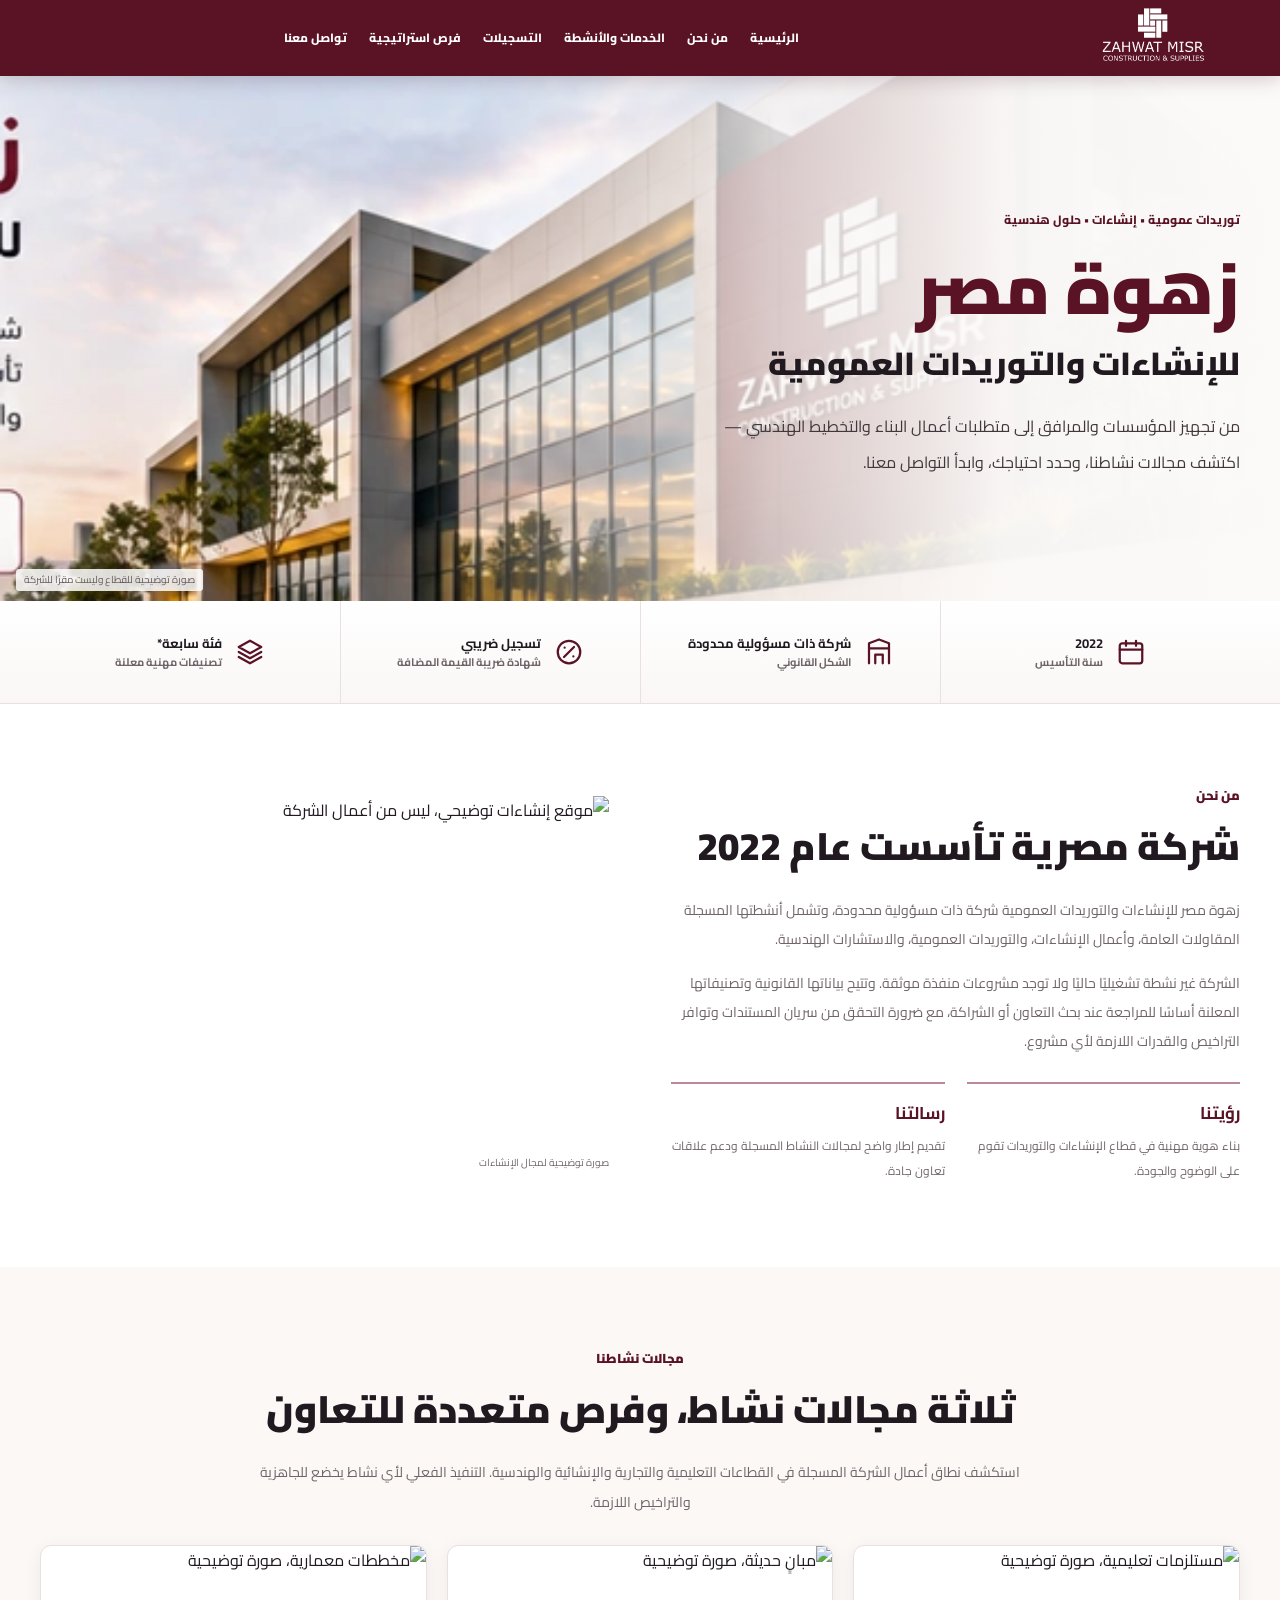
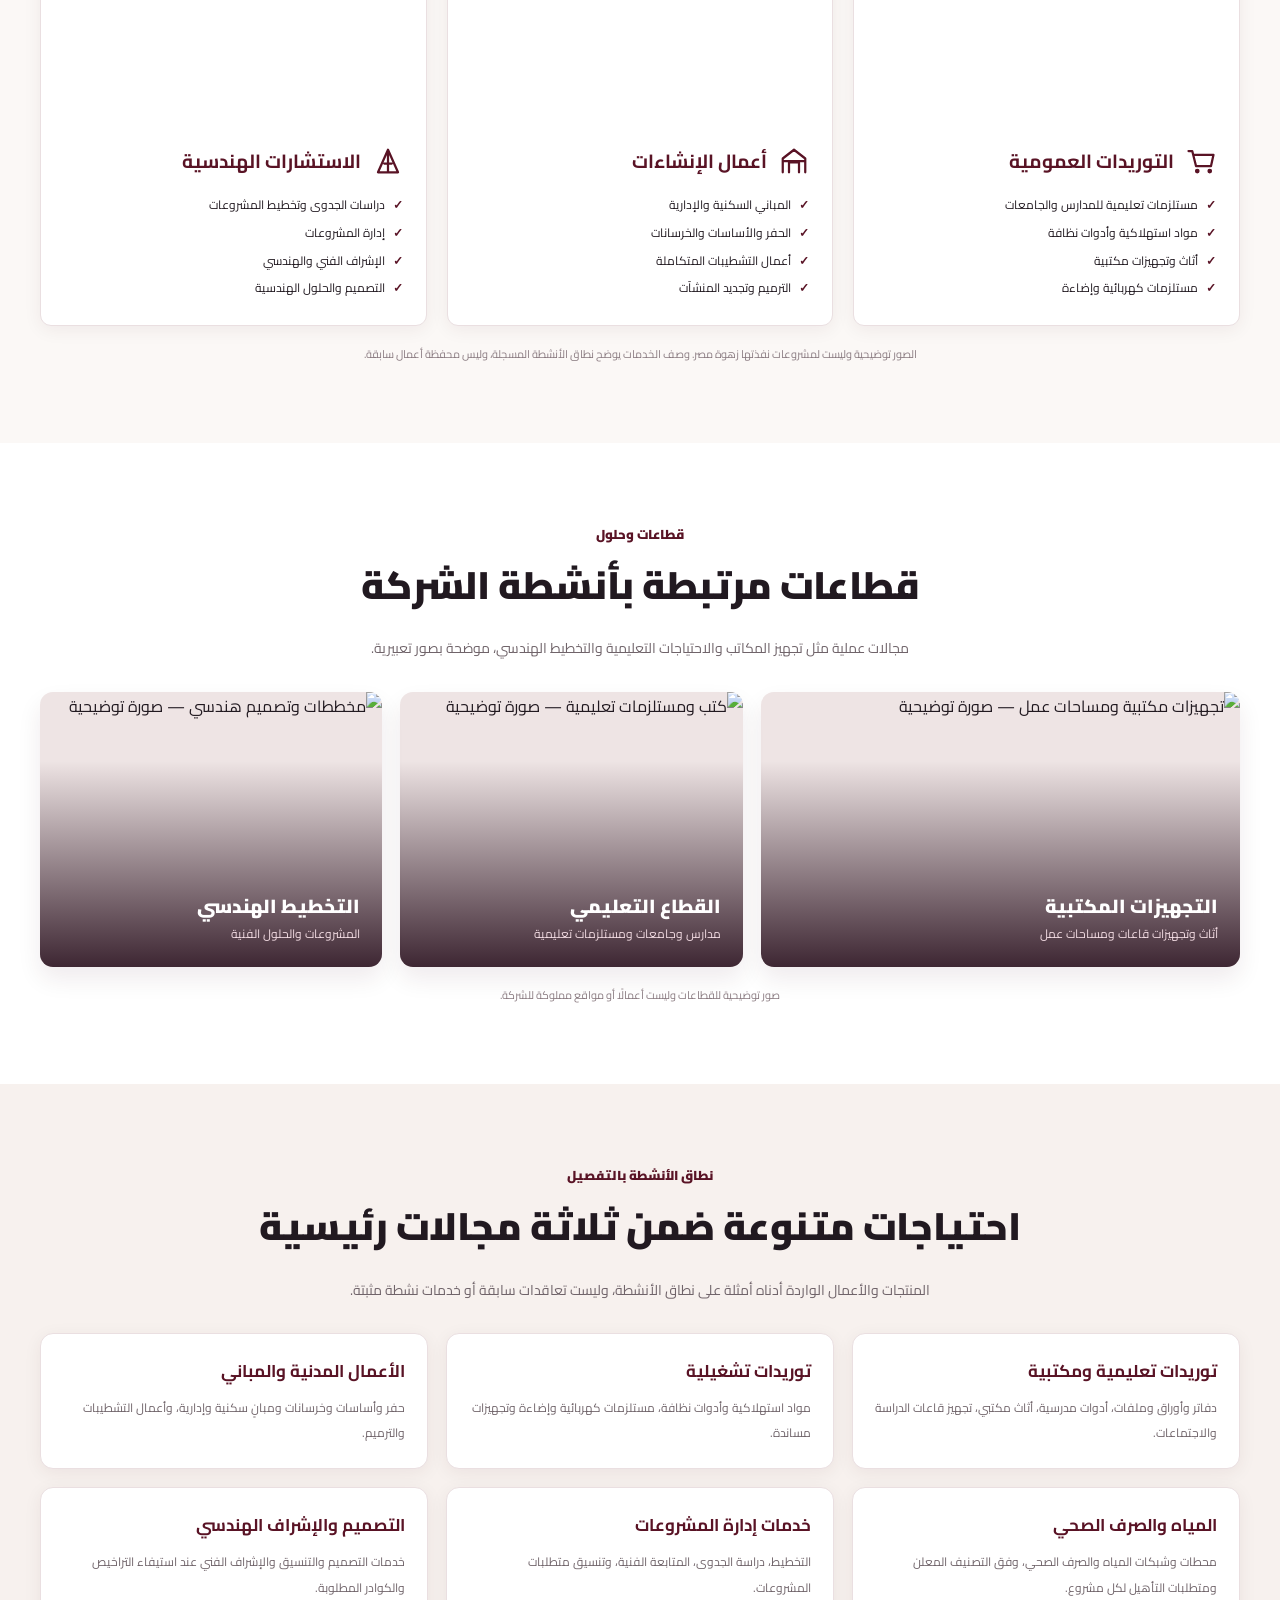
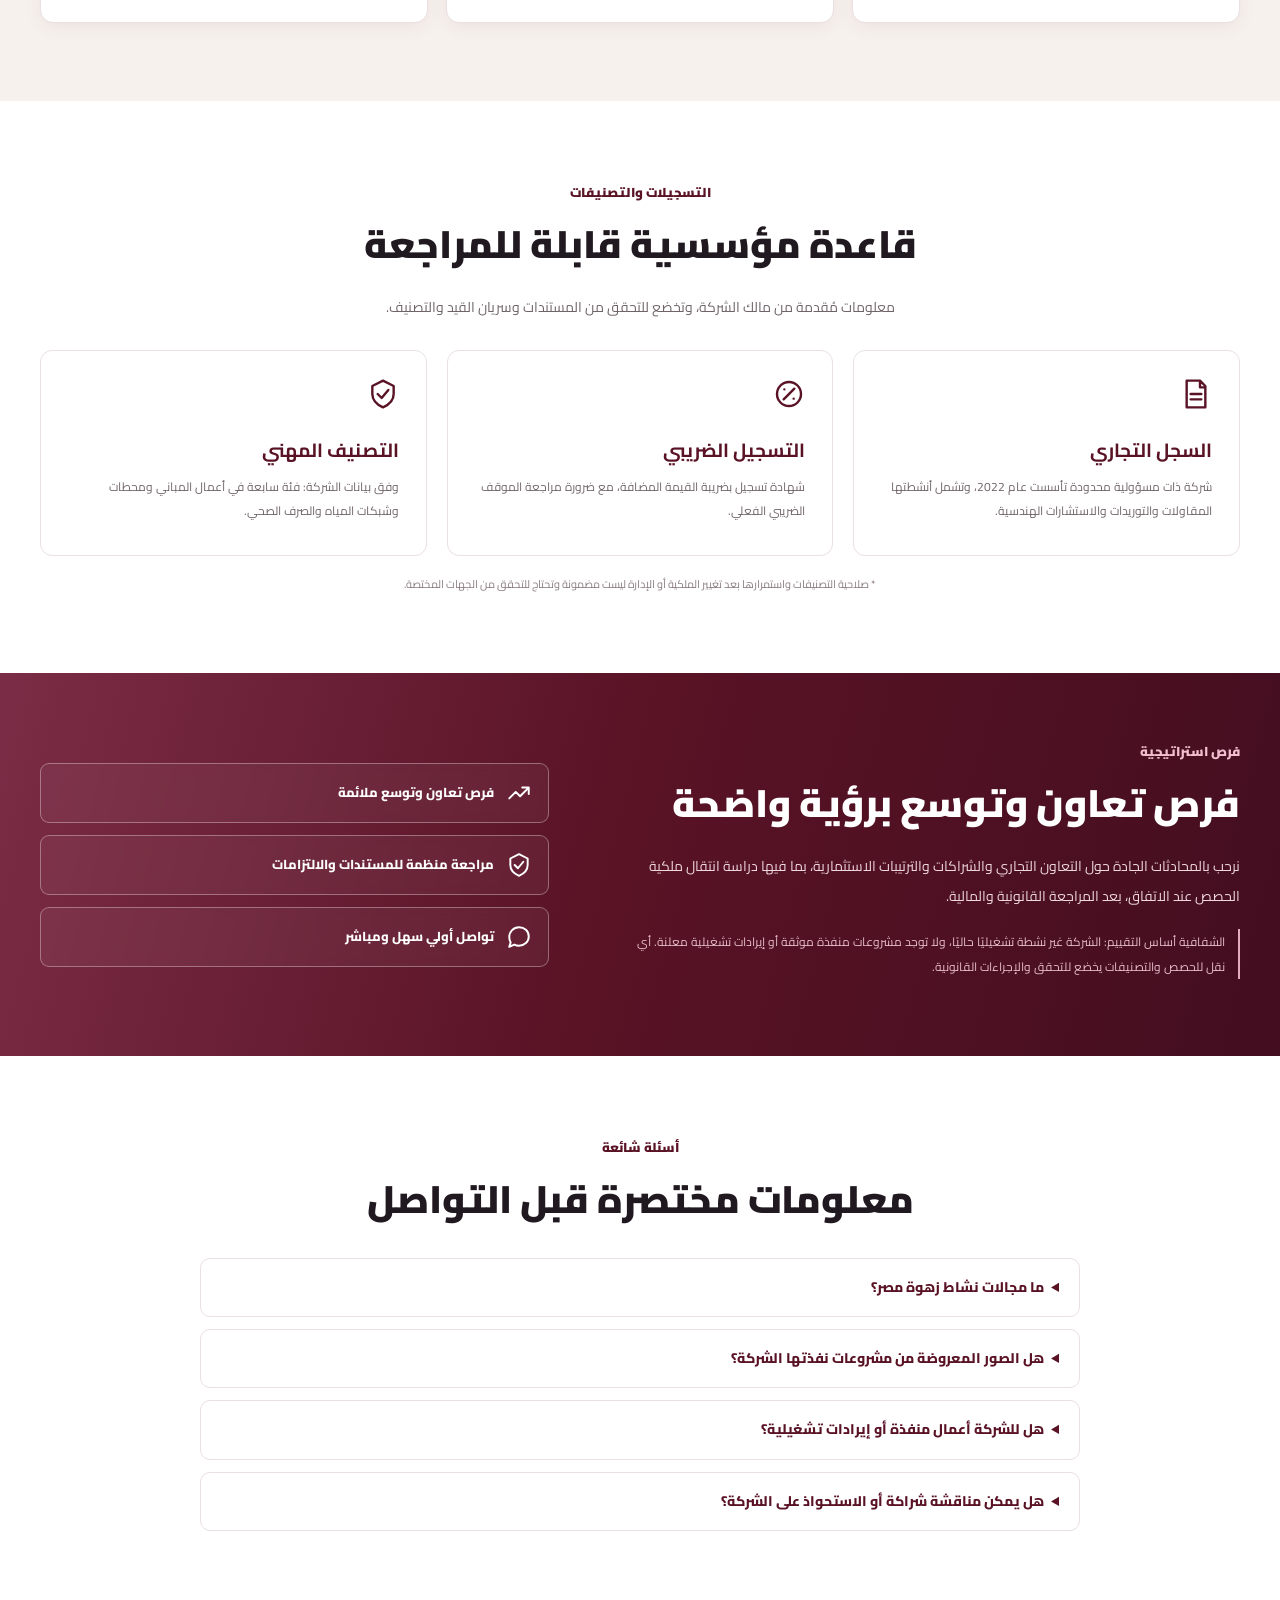
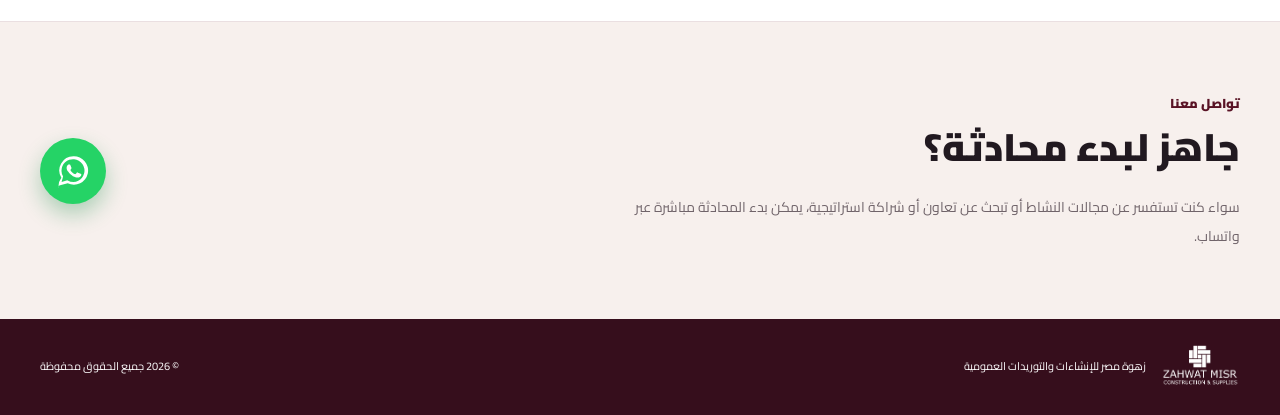
==== commit 77e3dbde: "Differentiate conversion-focused hero from factual company background" ====
--- a/index.html
+++ b/index.html
@@ -25,7 +25,7 @@
   <main>
     <section class="hero" id="home">
   <div class="hero-visual"><img data-enhanced="assets/hero-advanced.webp" src="assets/hero-building.webp" alt="تصوير معماري توضيحي، لا يمثل مقر الشركة أو مشروعًا نفذته" fetchpriority="high" width="1200" height="675"><span>صورة توضيحية للقطاع وليست مقرًا للشركة</span></div>
-  <div class="container hero-inner"><div class="hero-copy"><p class="hero-tag">شركة مصرية ذات مسؤولية محدودة • منذ 2022</p><h1>زهوة مصر</h1><h2>للإنشاءات والتوريدات العمومية</h2><p class="hero-lead">شركة مصرية ذات مسؤولية محدودة تأسست عام 2022، تشمل أنشطتها المسجلة التوريدات العمومية والمقاولات والخدمات الهندسية. تعرّف على المجالات المتاحة للنقاش وفرص التعاون.</p></div></div>
+  <div class="container hero-inner"><div class="hero-copy"><p class="hero-tag">توريدات عمومية • إنشاءات • حلول هندسية</p><h1>زهوة مصر</h1><h2>للإنشاءات والتوريدات العمومية</h2><p class="hero-lead">من تجهيز المؤسسات والمرافق إلى متطلبات أعمال البناء والتخطيط الهندسي — اكتشف مجالات نشاطنا، وحدد احتياجك، وابدأ التواصل معنا.</p></div></div>
 </section>
     <section class="fact-strip" aria-label="معلومات الشركة"><div class="container fact-grid">
 <div class="fact"><svg viewBox="0 0 24 24" width="26" height="26" aria-hidden="true" fill="none" stroke="currentColor" stroke-width="1.8" stroke-linecap="round" stroke-linejoin="round"><rect x="3" y="5" width="18" height="16" rx="2"/><path d="M3 10h18M8 3v4M16 3v4"/></svg><span><strong>2022</strong>سنة التأسيس</span></div>
@@ -35,7 +35,7 @@
 </div></section>
 
     <section class="section about" id="about"><div class="container section-grid">
-<div class="about-copy"><p class="eyebrow">من نحن</p><h2>زهوة مصر — أساس مؤسسي وفرص متعددة</h2><p>تأسست شركة زهوة مصر للإنشاءات والتوريدات العمومية في عام 2022 كشركة ذات مسؤولية محدودة، وتشمل أنشطتها المسجلة المقاولات والتوريدات العمومية والاستشارات الهندسية.</p><p>تتيح الهوية المؤسسية والتسجيلات المعلنة نقطة انطلاق للتواصل التجاري، مع خضوع أي نشاط أو مشروع جديد للتراخيص والجاهزية التشغيلية اللازمة.</p><div class="value-grid"><div><b>رؤيتنا</b><p>بناء هوية مهنية في قطاع الإنشاءات والتوريدات تقوم على الوضوح والجودة.</p></div><div><b>رسالتنا</b><p>تقديم إطار واضح لمجالات النشاط المسجلة ودعم علاقات تعاون جادة.</p></div></div></div>
+<div class="about-copy"><p class="eyebrow">من نحن</p><h2>شركة مصرية تأسست عام 2022</h2><p>زهوة مصر للإنشاءات والتوريدات العمومية شركة ذات مسؤولية محدودة، وتشمل أنشطتها المسجلة المقاولات العامة، وأعمال الإنشاءات، والتوريدات العمومية، والاستشارات الهندسية.</p><p>الشركة غير نشطة تشغيليًا حاليًا ولا توجد مشروعات منفذة موثقة. وتتيح بياناتها القانونية وتصنيفاتها المعلنة أساسًا للمراجعة عند بحث التعاون أو الشراكة، مع ضرورة التحقق من سريان المستندات وتوافر التراخيص والقدرات اللازمة لأي مشروع.</p><div class="value-grid"><div><b>رؤيتنا</b><p>بناء هوية مهنية في قطاع الإنشاءات والتوريدات تقوم على الوضوح والجودة.</p></div><div><b>رسالتنا</b><p>تقديم إطار واضح لمجالات النشاط المسجلة ودعم علاقات تعاون جادة.</p></div></div></div>
 <div class="about-visual"><img data-enhanced="assets/about-office.webp" src="https://images.unsplash.com/photo-1504307651254-35680f356dfd?auto=format&fit=crop&w=1000&q=80" alt="موقع إنشاءات توضيحي، ليس من أعمال الشركة" loading="lazy" width="550" height="350"><small>صورة توضيحية لمجال الإنشاءات</small></div>
 </div></section>
     <section class="section section-muted" id="activities"><div class="container"><div class="section-heading"><p class="eyebrow">مجالات نشاطنا</p><h2>ثلاثة مجالات نشاط، وفرص متعددة للتعاون</h2><p>استكشف نطاق أعمال الشركة المسجلة في القطاعات التعليمية والتجارية والإنشائية والهندسية. التنفيذ الفعلي لأي نشاط يخضع للجاهزية والتراخيص اللازمة.</p></div><div class="services">
--- a/styles.css
+++ b/styles.css
@@ -20,3 +20,10 @@
 .sectors{background:#fff}.sector-gallery{display:grid;grid-template-columns:1.4fr 1fr 1fr;gap:18px;margin-top:26px}.sector-tile{margin:0;border-radius:13px;position:relative;overflow:hidden;min-height:275px;background:#eee4e4;box-shadow:0 12px 25px #3e0f2015}.sector-tile img{width:100%;height:100%;position:absolute;inset:0;object-fit:cover;transition:transform .35s}.sector-tile:hover img{transform:scale(1.04)}.sector-tile:after{content:"";position:absolute;inset:25% 0 0;background:linear-gradient(0deg,#240b19df,transparent)}.sector-tile figcaption{position:absolute;bottom:0;right:0;left:0;padding:22px;color:white;z-index:1}.sector-tile strong{font-size:18px;display:block}.sector-tile span{font-size:12px;display:block;color:#f3e7ea}.strategic-note{font-size:12px!important;color:#e7bdcb!important;border-right:2px solid #e3aac0;padding-right:13px;margin-top:18px}.strategic-features div{background:#ffffff0d;backdrop-filter:blur(4px)}.contact-section{border-top:1px solid var(--border)}.whatsapp-icon{transition:transform .2s}.whatsapp-icon:hover{transform:translateY(-2px)}
 @media(max-width:770px){.hero{min-height:unset}.hero-inner{min-height:unset}.sector-gallery{grid-template-columns:1fr}.sector-tile{min-height:250px}.sector-wide{min-height:280px}.strategic-note{border-right-width:2px}}
 @media(prefers-reduced-motion:reduce){.sector-tile img,.whatsapp-icon{transition:none}}
+
+/* Conversion and discoverability improvements */
+.service-matrix{background:#f7f1ee}.subservice-grid{display:grid;grid-template-columns:repeat(3,minmax(0,1fr));gap:18px}.subservice-grid>div{background:#fff;border:1px solid var(--border);border-radius:13px;padding:22px;box-shadow:0 4px 18px #3e0f2010}.subservice-grid h3{margin:0 0 8px;color:var(--wine);font-size:17px}.subservice-grid p{margin:0;font-size:12px;line-height:2.15}.faq{background:#fff}.faq-items{max-width:880px;margin:auto}.faq-items details{border:1px solid var(--border);background:#fff;border-radius:10px;padding:16px 20px;margin:12px 0}.faq-items summary{cursor:pointer;color:var(--wine);font-weight:800;font-size:14px}.faq-items details p{font-size:12px;line-height:2.1;color:var(--muted);padding-top:8px}.faq-items summary:focus-visible{outline:2px solid var(--wine);outline-offset:3px}
+section[id]{scroll-margin-top:85px}
+img{height:auto}
+@media(max-width:980px){.subservice-grid{grid-template-columns:repeat(2,minmax(0,1fr))}}
+@media(max-width:650px){.subservice-grid{grid-template-columns:1fr}.subservice-grid>div{padding:18px}}
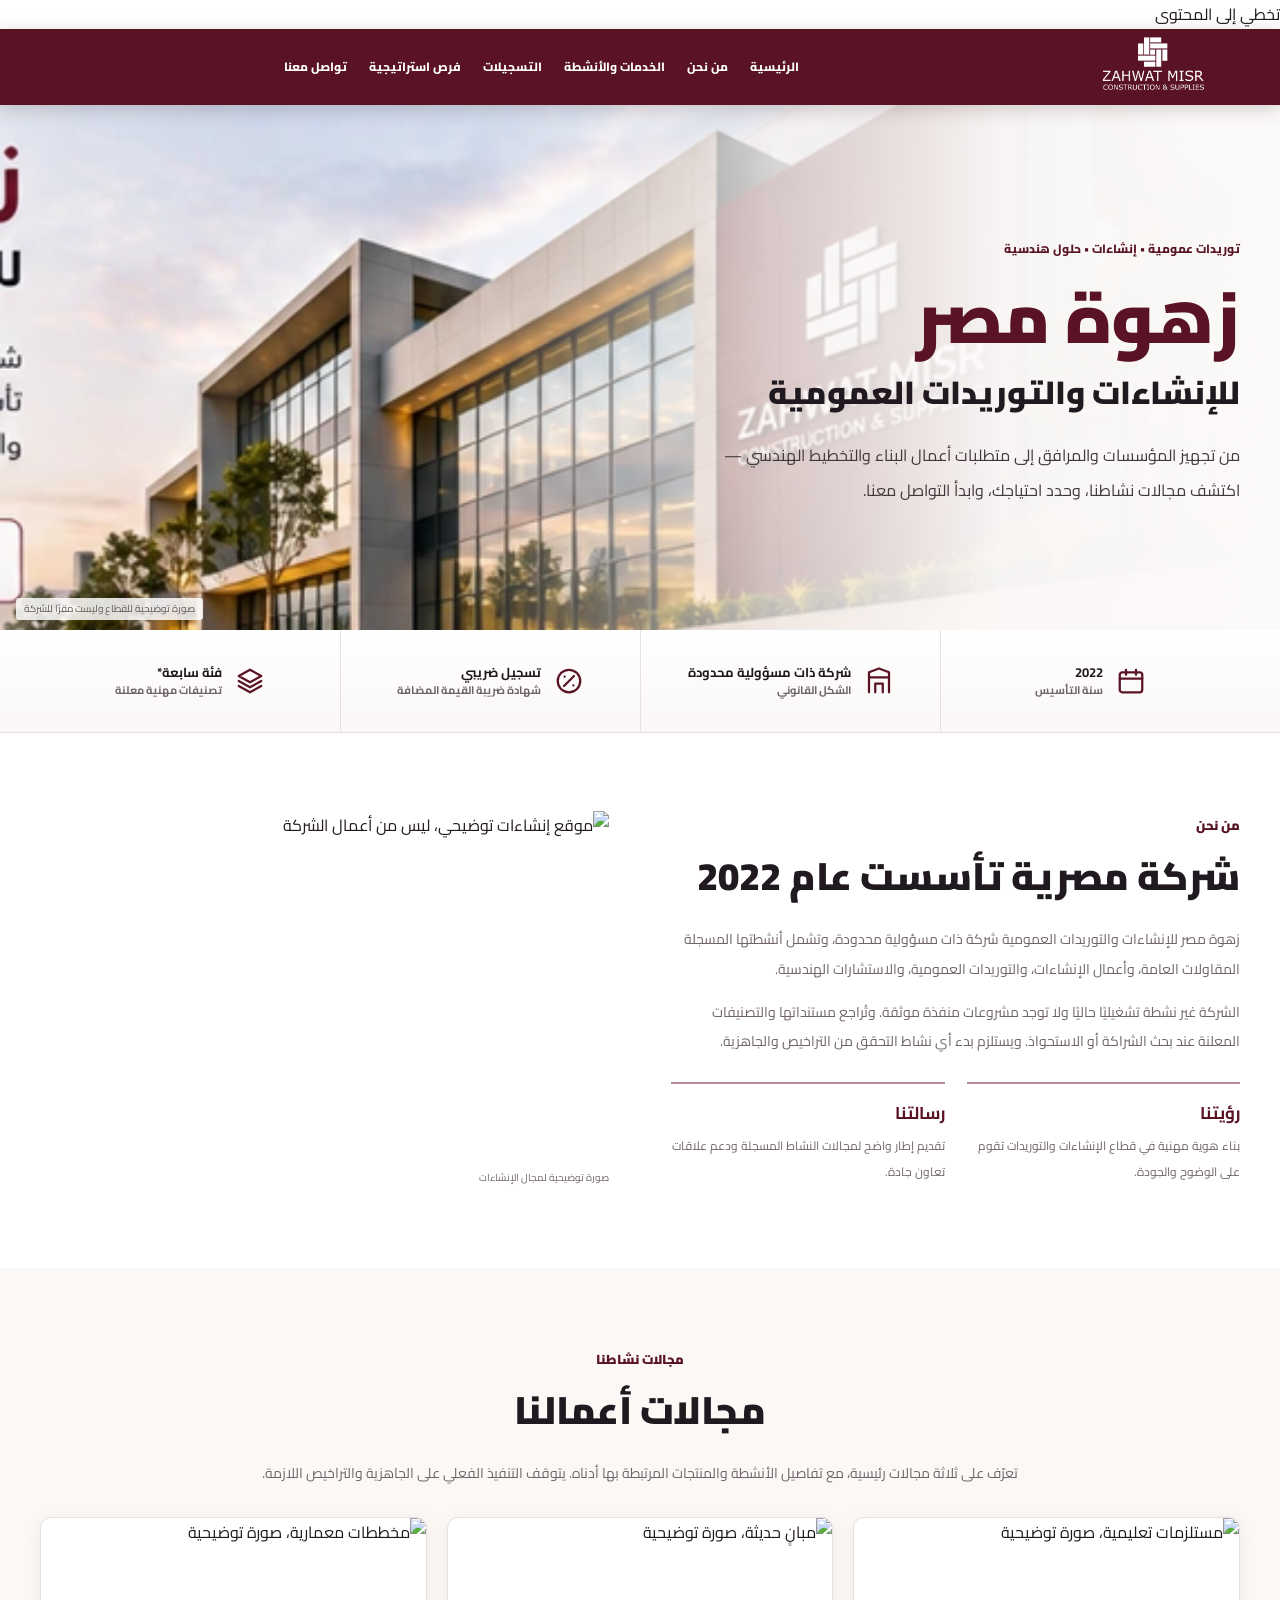
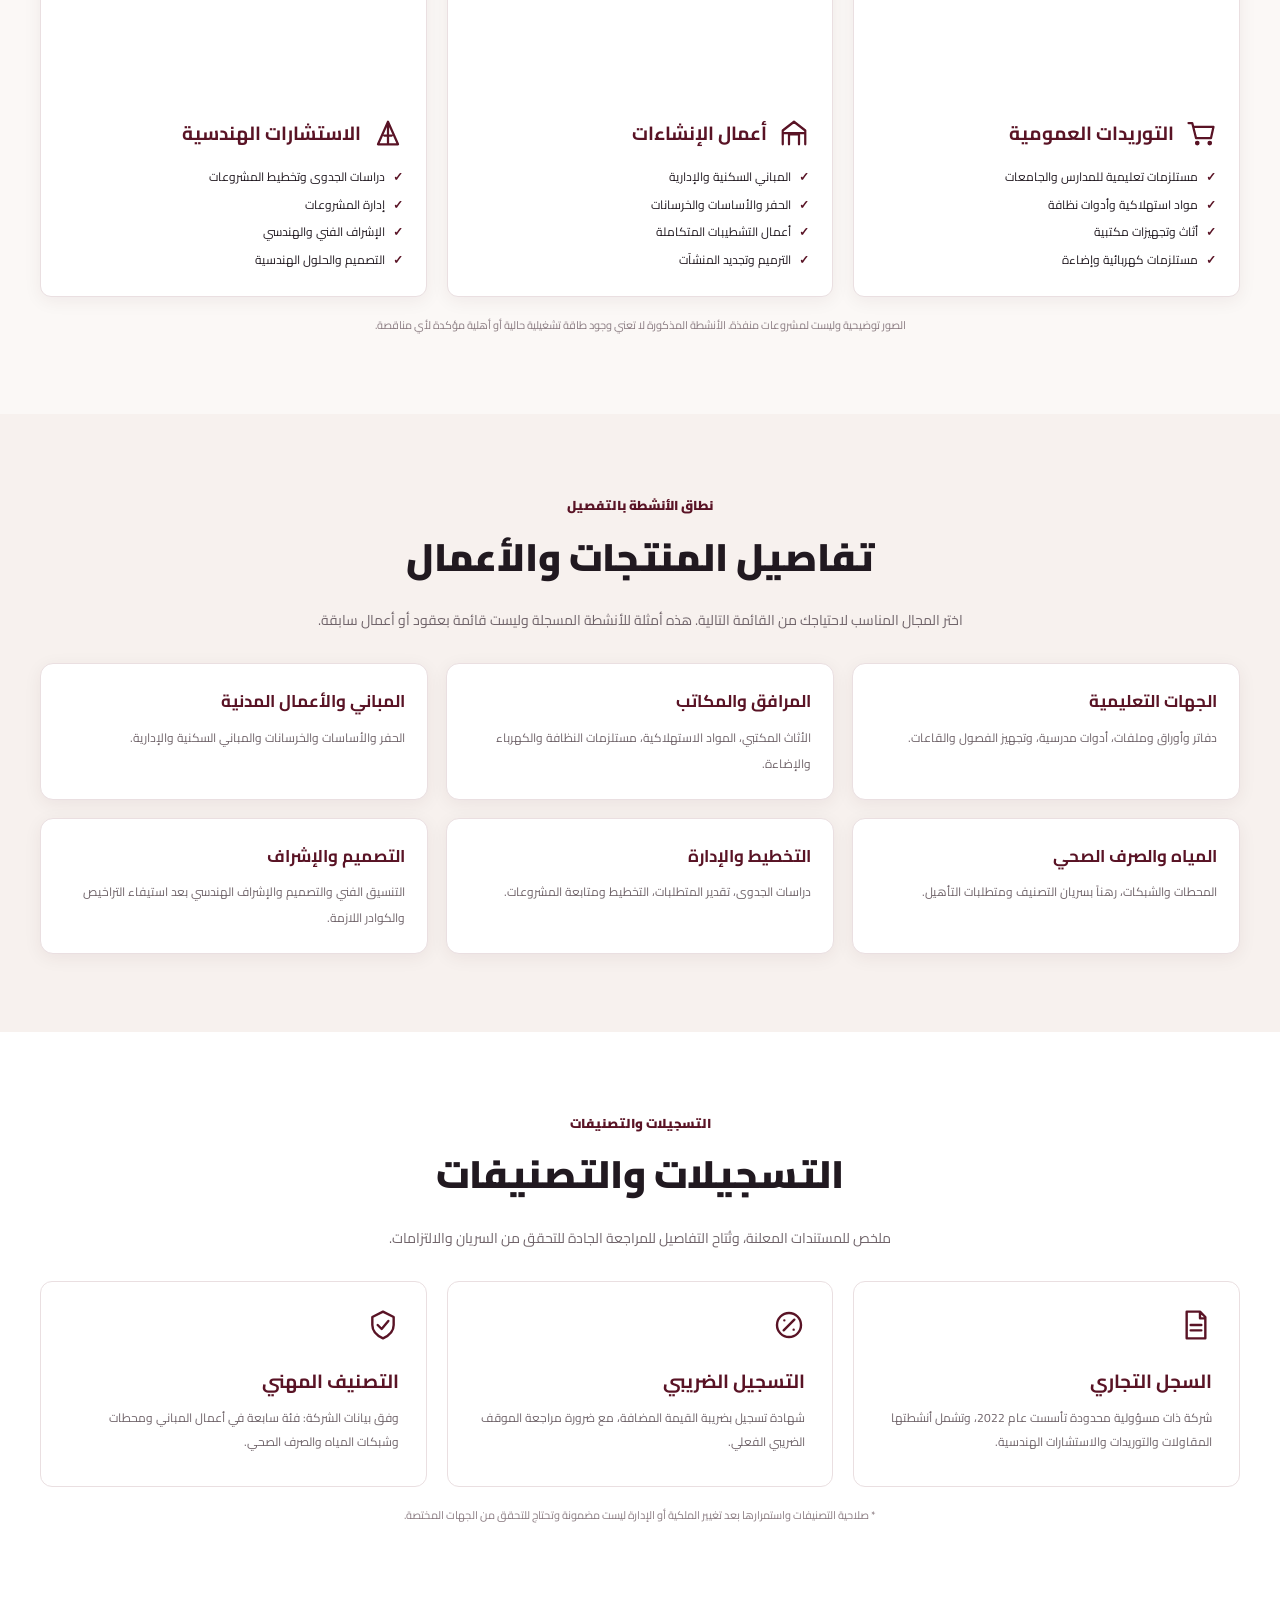
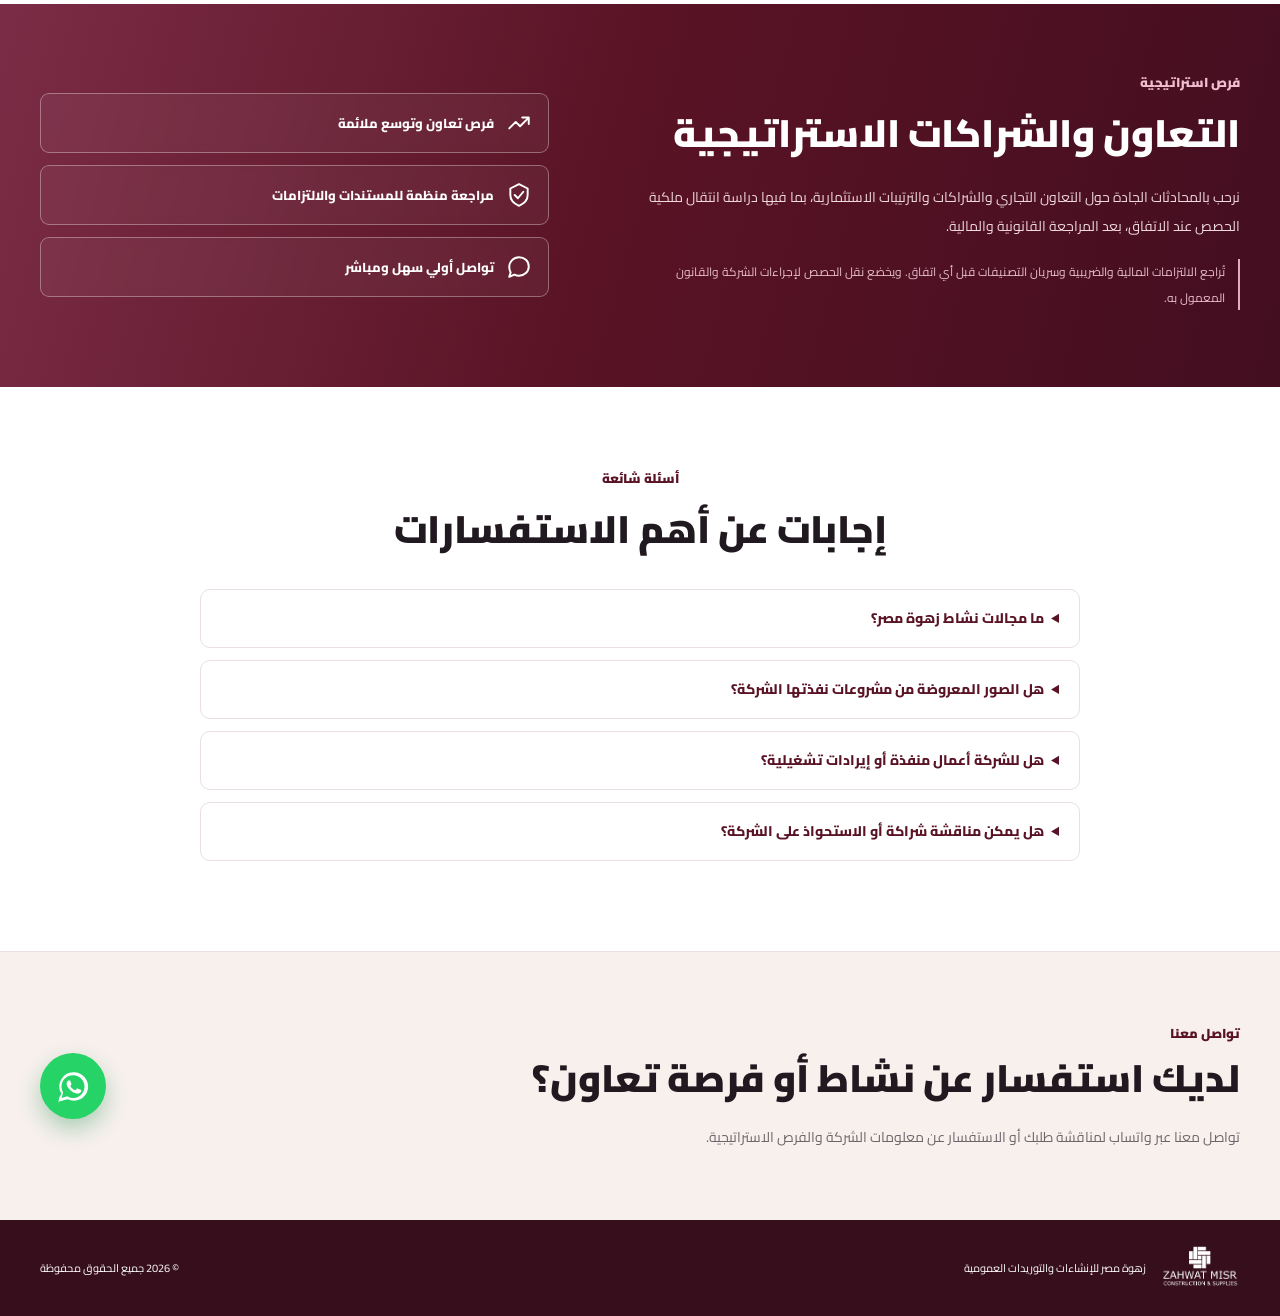
==== commit b21b5145: "Streamline sales copy, remove duplicate photo gallery and improve customer navigation" ====
--- a/index.html
+++ b/index.html
@@ -12,6 +12,7 @@
 <script type="application/ld+json">{"@context":"https://schema.org","@graph":[{"@type":"Organization","name":"زهوة مصر للإنشاءات والتوريدات العمومية","alternateName":"ZAHWAT MISR Construction & Supplies","url":"https://mashraf1990.github.io/ZAHWAT-MISR/","logo":"https://mashraf1990.github.io/ZAHWAT-MISR/assets/zahwat-misr-logo.png","foundingDate":"2022","description":"شركة مصرية ذات مسؤولية محدودة، تشمل أنشطتها المسجلة التوريدات العمومية والمقاولات والاستشارات الهندسية."},{"@type":"WebSite","name":"زهوة مصر","url":"https://mashraf1990.github.io/ZAHWAT-MISR/","inLanguage":"ar-EG"}]}</script>
 </head>
 <body>
+  <a class="skip-link" href="#main">تخطي إلى المحتوى</a>
   <header class="site-header" id="site-header">
   <div class="container nav-inner">
     <a class="brand" href="#home" aria-label="زهوة مصر، الصفحة الرئيسية"><img src="assets/zahwat-misr-logo.png" alt="ZAHWAT MISR Construction & Supplies" width="168" height="65"></a>
@@ -22,7 +23,7 @@
   </div>
 </header>
 
-  <main>
+  <main id="main">
     <section class="hero" id="home">
   <div class="hero-visual"><img data-enhanced="assets/hero-advanced.webp" src="assets/hero-building.webp" alt="تصوير معماري توضيحي، لا يمثل مقر الشركة أو مشروعًا نفذته" fetchpriority="high" width="1200" height="675"><span>صورة توضيحية للقطاع وليست مقرًا للشركة</span></div>
   <div class="container hero-inner"><div class="hero-copy"><p class="hero-tag">توريدات عمومية • إنشاءات • حلول هندسية</p><h1>زهوة مصر</h1><h2>للإنشاءات والتوريدات العمومية</h2><p class="hero-lead">من تجهيز المؤسسات والمرافق إلى متطلبات أعمال البناء والتخطيط الهندسي — اكتشف مجالات نشاطنا، وحدد احتياجك، وابدأ التواصل معنا.</p></div></div>
@@ -35,46 +36,39 @@
 </div></section>
 
     <section class="section about" id="about"><div class="container section-grid">
-<div class="about-copy"><p class="eyebrow">من نحن</p><h2>شركة مصرية تأسست عام 2022</h2><p>زهوة مصر للإنشاءات والتوريدات العمومية شركة ذات مسؤولية محدودة، وتشمل أنشطتها المسجلة المقاولات العامة، وأعمال الإنشاءات، والتوريدات العمومية، والاستشارات الهندسية.</p><p>الشركة غير نشطة تشغيليًا حاليًا ولا توجد مشروعات منفذة موثقة. وتتيح بياناتها القانونية وتصنيفاتها المعلنة أساسًا للمراجعة عند بحث التعاون أو الشراكة، مع ضرورة التحقق من سريان المستندات وتوافر التراخيص والقدرات اللازمة لأي مشروع.</p><div class="value-grid"><div><b>رؤيتنا</b><p>بناء هوية مهنية في قطاع الإنشاءات والتوريدات تقوم على الوضوح والجودة.</p></div><div><b>رسالتنا</b><p>تقديم إطار واضح لمجالات النشاط المسجلة ودعم علاقات تعاون جادة.</p></div></div></div>
+<div class="about-copy"><p class="eyebrow">من نحن</p><h2>شركة مصرية تأسست عام 2022</h2><p>زهوة مصر للإنشاءات والتوريدات العمومية شركة ذات مسؤولية محدودة، وتشمل أنشطتها المسجلة المقاولات العامة، وأعمال الإنشاءات، والتوريدات العمومية، والاستشارات الهندسية.</p><p>الشركة غير نشطة تشغيليًا حاليًا ولا توجد مشروعات منفذة موثقة. وتُراجع مستنداتها والتصنيفات المعلنة عند بحث الشراكة أو الاستحواذ. ويستلزم بدء أي نشاط التحقق من التراخيص والجاهزية.</p><div class="value-grid"><div><b>رؤيتنا</b><p>بناء هوية مهنية في قطاع الإنشاءات والتوريدات تقوم على الوضوح والجودة.</p></div><div><b>رسالتنا</b><p>تقديم إطار واضح لمجالات النشاط المسجلة ودعم علاقات تعاون جادة.</p></div></div></div>
 <div class="about-visual"><img data-enhanced="assets/about-office.webp" src="https://images.unsplash.com/photo-1504307651254-35680f356dfd?auto=format&fit=crop&w=1000&q=80" alt="موقع إنشاءات توضيحي، ليس من أعمال الشركة" loading="lazy" width="550" height="350"><small>صورة توضيحية لمجال الإنشاءات</small></div>
 </div></section>
-    <section class="section section-muted" id="activities"><div class="container"><div class="section-heading"><p class="eyebrow">مجالات نشاطنا</p><h2>ثلاثة مجالات نشاط، وفرص متعددة للتعاون</h2><p>استكشف نطاق أعمال الشركة المسجلة في القطاعات التعليمية والتجارية والإنشائية والهندسية. التنفيذ الفعلي لأي نشاط يخضع للجاهزية والتراخيص اللازمة.</p></div><div class="services">
+    <section class="section section-muted" id="activities"><div class="container"><div class="section-heading"><p class="eyebrow">مجالات نشاطنا</p><h2>مجالات أعمالنا</h2><p>تعرّف على ثلاثة مجالات رئيسية، مع تفاصيل الأنشطة والمنتجات المرتبطة بها أدناه. يتوقف التنفيذ الفعلي على الجاهزية والتراخيص اللازمة.</p></div><div class="services">
 <article class="service-card"><img data-enhanced="assets/service-supplies.webp" src="https://images.unsplash.com/photo-1497633762265-9d179a990aa6?auto=format&fit=crop&w=850&q=80" alt="مستلزمات تعليمية، صورة توضيحية" loading="lazy" width="400" height="190"><div class="service-body"><div class="service-title"><svg viewBox="0 0 24 24" width="26" height="26" aria-hidden="true" fill="none" stroke="currentColor" stroke-width="1.8" stroke-linecap="round" stroke-linejoin="round"><circle cx="9" cy="20" r="1"/><circle cx="19" cy="20" r="1"/><path d="M2 4h3l3 12h12l2-9H6"/></svg><h3>التوريدات العمومية</h3></div><ul><li>مستلزمات تعليمية للمدارس والجامعات</li><li>مواد استهلاكية وأدوات نظافة</li><li>أثاث وتجهيزات مكتبية</li><li>مستلزمات كهربائية وإضاءة</li></ul></div></article>
 <article class="service-card"><img data-enhanced="assets/service-construction.webp" src="https://images.unsplash.com/photo-1486406146926-c627a92ad1ab?auto=format&fit=crop&w=850&q=80" alt="مبانٍ حديثة، صورة توضيحية" loading="lazy" width="400" height="190"><div class="service-body"><div class="service-title"><svg viewBox="0 0 24 24" width="26" height="26" aria-hidden="true" fill="none" stroke="currentColor" stroke-width="1.8" stroke-linecap="round" stroke-linejoin="round"><path d="M3 21V10l9-7 9 7v11M8 21v-8h8v8M3 12h18"/></svg><h3>أعمال الإنشاءات</h3></div><ul><li>المباني السكنية والإدارية</li><li>الحفر والأساسات والخرسانات</li><li>أعمال التشطيبات المتكاملة</li><li>الترميم وتجديد المنشآت</li></ul></div></article>
 <article class="service-card"><img data-enhanced="assets/service-engineering.webp" src="https://images.unsplash.com/photo-1503387762-592deb58ef4e?auto=format&fit=crop&w=850&q=80" alt="مخططات معمارية، صورة توضيحية" loading="lazy" width="400" height="190"><div class="service-body"><div class="service-title"><svg viewBox="0 0 24 24" width="26" height="26" aria-hidden="true" fill="none" stroke="currentColor" stroke-width="1.8" stroke-linecap="round" stroke-linejoin="round"><path d="m4 21 8-18 8 18H4ZM9 14h6M12 3v18"/></svg><h3>الاستشارات الهندسية</h3></div><ul><li>دراسات الجدوى وتخطيط المشروعات</li><li>إدارة المشروعات</li><li>الإشراف الفني والهندسي</li><li>التصميم والحلول الهندسية</li></ul></div></article>
-</div><p class="fine-print">الصور توضيحية وليست لمشروعات نفذتها زهوة مصر. وصف الخدمات يوضح نطاق الأنشطة المسجلة، وليس محفظة أعمال سابقة.</p></div></section>
-    <section class="section sectors" id="sectors"><div class="container">
-<div class="section-heading"><p class="eyebrow">قطاعات وحلول</p><h2>قطاعات مرتبطة بأنشطة الشركة</h2><p>مجالات عملية مثل تجهيز المكاتب والاحتياجات التعليمية والتخطيط الهندسي، موضحة بصور تعبيرية.</p></div>
-<div class="sector-gallery">
-<figure class="sector-tile sector-wide"><img data-enhanced="assets/about-office.webp" src="https://images.unsplash.com/photo-1497366811353-6870744d04b2?auto=format&fit=crop&w=1100&q=82" loading="lazy" width="740" height="440" alt="تجهيزات مكتبية ومساحات عمل — صورة توضيحية"><figcaption><strong>التجهيزات المكتبية</strong><span>أثاث وتجهيزات قاعات ومساحات عمل</span></figcaption></figure>
-<figure class="sector-tile"><img src="https://images.unsplash.com/photo-1497633762265-9d179a990aa6?auto=format&fit=crop&w=700&q=82" loading="lazy" width="380" height="440" alt="كتب ومستلزمات تعليمية — صورة توضيحية"><figcaption><strong>القطاع التعليمي</strong><span>مدارس وجامعات ومستلزمات تعليمية</span></figcaption></figure>
-<figure class="sector-tile"><img src="https://images.unsplash.com/photo-1503387762-592deb58ef4e?auto=format&fit=crop&w=700&q=82" loading="lazy" width="380" height="440" alt="مخططات وتصميم هندسي — صورة توضيحية"><figcaption><strong>التخطيط الهندسي</strong><span>المشروعات والحلول الفنية</span></figcaption></figure>
-</div><p class="fine-print">صور توضيحية للقطاعات وليست أعمالًا أو مواقع مملوكة للشركة.</p></div></section>
-<section class="section service-matrix" id="service-details"><div class="container"><div class="section-heading"><p class="eyebrow">نطاق الأنشطة بالتفصيل</p><h2>احتياجات متنوعة ضمن ثلاثة مجالات رئيسية</h2><p>المنتجات والأعمال الواردة أدناه أمثلة على نطاق الأنشطة، وليست تعاقدات سابقة أو خدمات نشطة مثبتة.</p></div>
+</div><p class="fine-print">الصور توضيحية وليست لمشروعات منفذة. الأنشطة المذكورة لا تعني وجود طاقة تشغيلية حالية أو أهلية مؤكدة لأي مناقصة.</p></div></section>
+    <section class="section service-matrix" id="service-details"><div class="container"><div class="section-heading"><p class="eyebrow">نطاق الأنشطة بالتفصيل</p><h2>تفاصيل المنتجات والأعمال</h2><p>اختر المجال المناسب لاحتياجك من القائمة التالية. هذه أمثلة للأنشطة المسجلة وليست قائمة بعقود أو أعمال سابقة.</p></div>
 <div class="subservice-grid">
-<div><h3>توريدات تعليمية ومكتبية</h3><p>دفاتر وأوراق وملفات، أدوات مدرسية، أثاث مكتبي، تجهيز قاعات الدراسة والاجتماعات.</p></div>
-<div><h3>توريدات تشغيلية</h3><p>مواد استهلاكية وأدوات نظافة، مستلزمات كهربائية وإضاءة وتجهيزات مساندة.</p></div>
-<div><h3>الأعمال المدنية والمباني</h3><p>حفر وأساسات وخرسانات ومبانٍ سكنية وإدارية، وأعمال التشطيبات والترميم.</p></div>
-<div><h3>المياه والصرف الصحي</h3><p>محطات وشبكات المياه والصرف الصحي، وفق التصنيف المعلن ومتطلبات التأهيل لكل مشروع.</p></div>
-<div><h3>خدمات إدارة المشروعات</h3><p>التخطيط، دراسة الجدوى، المتابعة الفنية، وتنسيق متطلبات المشروعات.</p></div>
-<div><h3>التصميم والإشراف الهندسي</h3><p>خدمات التصميم والتنسيق والإشراف الفني عند استيفاء التراخيص والكوادر المطلوبة.</p></div>
+<div><h3>الجهات التعليمية</h3><p>دفاتر وأوراق وملفات، أدوات مدرسية، وتجهيز الفصول والقاعات.</p></div>
+<div><h3>المرافق والمكاتب</h3><p>الأثاث المكتبي، المواد الاستهلاكية، مستلزمات النظافة والكهرباء والإضاءة.</p></div>
+<div><h3>المباني والأعمال المدنية</h3><p>الحفر والأساسات والخرسانات والمباني السكنية والإدارية.</p></div>
+<div><h3>المياه والصرف الصحي</h3><p>المحطات والشبكات، رهناً بسريان التصنيف ومتطلبات التأهيل.</p></div>
+<div><h3>التخطيط والإدارة</h3><p>دراسات الجدوى، تقدير المتطلبات، التخطيط ومتابعة المشروعات.</p></div>
+<div><h3>التصميم والإشراف</h3><p>التنسيق الفني والتصميم والإشراف الهندسي بعد استيفاء التراخيص والكوادر اللازمة.</p></div>
 </div></div></section>
-<section class="section registrations" id="registrations"><div class="container"><div class="section-heading"><p class="eyebrow">التسجيلات والتصنيفات</p><h2>قاعدة مؤسسية قابلة للمراجعة</h2><p>معلومات مُقدمة من مالك الشركة، وتخضع للتحقق من المستندات وسريان القيد والتصنيف.</p></div><div class="records">
+<section class="section registrations" id="registrations"><div class="container"><div class="section-heading"><p class="eyebrow">التسجيلات والتصنيفات</p><h2>التسجيلات والتصنيفات</h2><p>ملخص للمستندات المعلنة، وتُتاح التفاصيل للمراجعة الجادة للتحقق من السريان والالتزامات.</p></div><div class="records">
 <article><svg viewBox="0 0 24 24" width="26" height="26" aria-hidden="true" fill="none" stroke="currentColor" stroke-width="1.8" stroke-linecap="round" stroke-linejoin="round"><path d="M5 2h10l4 4v16H5zM15 2v5h4M8 12h8M8 16h8"/></svg><h3>السجل التجاري</h3><p>شركة ذات مسؤولية محدودة تأسست عام 2022، وتشمل أنشطتها المقاولات والتوريدات والاستشارات الهندسية.</p></article>
 <article><svg viewBox="0 0 24 24" width="26" height="26" aria-hidden="true" fill="none" stroke="currentColor" stroke-width="1.8" stroke-linecap="round" stroke-linejoin="round"><circle cx="12" cy="12" r="9"/><path d="M8 16l8-8M8.5 8.5h.01M15.5 15.5h.01"/></svg><h3>التسجيل الضريبي</h3><p>شهادة تسجيل بضريبة القيمة المضافة، مع ضرورة مراجعة الموقف الضريبي الفعلي.</p></article>
 <article><svg viewBox="0 0 24 24" width="26" height="26" aria-hidden="true" fill="none" stroke="currentColor" stroke-width="1.8" stroke-linecap="round" stroke-linejoin="round"><path d="M12 2l8 4v6c0 5-3.5 8-8 10-4.5-2-8-5-8-10V6zM8 12l3 3 5-6"/></svg><h3>التصنيف المهني</h3><p>وفق بيانات الشركة: فئة سابعة في أعمال المباني ومحطات وشبكات المياه والصرف الصحي.</p></article>
 </div><p class="fine-print">* صلاحية التصنيفات واستمرارها بعد تغيير الملكية أو الإدارة ليست مضمونة وتحتاج للتحقق من الجهات المختصة.</p></div></section>
     <section class="section strategic" id="strategic"><div class="container strategic-grid">
-<div><p class="eyebrow">فرص استراتيجية</p><h2>فرص تعاون وتوسع برؤية واضحة</h2><p>نرحب بالمحادثات الجادة حول التعاون التجاري والشراكات والترتيبات الاستثمارية، بما فيها دراسة انتقال ملكية الحصص عند الاتفاق، بعد المراجعة القانونية والمالية.</p><p class="strategic-note">الشفافية أساس التقييم: الشركة غير نشطة تشغيليًا حاليًا، ولا توجد مشروعات منفذة موثقة أو إيرادات تشغيلية معلنة. أي نقل للحصص والتصنيفات يخضع للتحقق والإجراءات القانونية.</p></div>
+<div><p class="eyebrow">فرص استراتيجية</p><h2>التعاون والشراكات الاستراتيجية</h2><p>نرحب بالمحادثات الجادة حول التعاون التجاري والشراكات والترتيبات الاستثمارية، بما فيها دراسة انتقال ملكية الحصص عند الاتفاق، بعد المراجعة القانونية والمالية.</p><p class="strategic-note">تُراجع الالتزامات المالية والضريبية وسريان التصنيفات قبل أي اتفاق. ويخضع نقل الحصص لإجراءات الشركة والقانون المعمول به.</p></div>
 <div class="strategic-features"><div><svg viewBox="0 0 24 24" width="26" height="26" aria-hidden="true" fill="none" stroke="currentColor" stroke-width="1.8" stroke-linecap="round" stroke-linejoin="round"><path d="m3 17 6-6 4 4 8-8M15 7h6v6"/></svg><span>فرص تعاون وتوسع ملائمة</span></div><div><svg viewBox="0 0 24 24" width="26" height="26" aria-hidden="true" fill="none" stroke="currentColor" stroke-width="1.8" stroke-linecap="round" stroke-linejoin="round"><path d="M12 2l8 4v6c0 5-3.5 8-8 10-4.5-2-8-5-8-10V6zM8 12l3 3 5-6"/></svg><span>مراجعة منظمة للمستندات والالتزامات</span></div><div><svg viewBox="0 0 24 24" width="26" height="26" aria-hidden="true" fill="none" stroke="currentColor" stroke-width="1.8" stroke-linecap="round" stroke-linejoin="round"><path d="M21 11.5c0 4.9-4 8.5-9 8.5-1.5 0-3-.3-4.2-1L3 21l1.3-4C3.5 15.6 3 13.8 3 12c0-5 4-9 9-9s9 3.5 9 8.5Z"/></svg><span>تواصل أولي سهل ومباشر</span></div></div>
 </div></section>
-    <section class="section faq" id="faq"><div class="container"><div class="section-heading"><p class="eyebrow">أسئلة شائعة</p><h2>معلومات مختصرة قبل التواصل</h2></div><div class="faq-items">
+    <section class="section faq" id="faq"><div class="container"><div class="section-heading"><p class="eyebrow">أسئلة شائعة</p><h2>إجابات عن أهم الاستفسارات</h2></div><div class="faq-items">
 <details><summary>ما مجالات نشاط زهوة مصر؟</summary><p>التوريدات العمومية وأعمال الإنشاءات والاستشارات الهندسية، وفق الأنشطة المسجلة والتراخيص المعمول بها.</p></details>
 <details><summary>هل الصور المعروضة من مشروعات نفذتها الشركة؟</summary><p>لا. الصور المستخدمة توضيحية لقطاعات النشاط وليست سجلًا لمشروعات منفذة أو مقرًا مملوكًا للشركة.</p></details>
 <details><summary>هل للشركة أعمال منفذة أو إيرادات تشغيلية؟</summary><p>الشركة غير نشطة تشغيليًا حاليًا، ولا توجد مشروعات منفذة موثقة أو إيرادات تشغيلية معلنة.</p></details>
 <details><summary>هل يمكن مناقشة شراكة أو الاستحواذ على الشركة؟</summary><p>نعم، يمكن للجهات الجادة بدء محادثة عبر واتساب، وتخضع أي صفقة للفحص القانوني والمالي والتحقق من تصنيفات المقاولات.</p></details>
 </div></div></section>
-<section class="section contact-section" id="contact"><div class="container contact-inner"><div><p class="eyebrow">تواصل معنا</p><h2>جاهز لبدء محادثة؟</h2><p>سواء كنت تستفسر عن مجالات النشاط أو تبحث عن تعاون أو شراكة استراتيجية، يمكن بدء المحادثة مباشرة عبر واتساب.</p></div><a class="whatsapp-icon" href="https://wa.me/966500129829" target="_blank" rel="noopener noreferrer" aria-label="تواصل عبر واتساب"><svg viewBox="0 0 32 32" aria-hidden="true" width="27" height="27" fill="currentColor"><path d="M16 3a13 13 0 0 0-11.1 19.7 13 13 0 0 0-1 13.6L2 30l8.7-2.3A13 13 0 1 0 16 3Zm0 23.6a10.4 10.4 0 0 1-5.3-1.4l-.4-.2-5.2 1.4 1.4-5-.3-.5A10.5 10.5 0 1 1 16 26.6Zm5.8-7.8c-.3-.2-1.8-.9-2.1-1-.3-.1-.5-.2-.7.2-.2.3-.8 1-1 1.2-.1.1-.4.2-.7.1-.3-.2-1.3-.5-2.4-1.5-.9-.8-1.5-1.7-1.7-2-.1-.3 0-.5.1-.6l.5-.6c.2-.2.3-.4.3-.6.1-.2 0-.5 0-.6l-1-2.4c-.3-.6-.5-.5-.8-.5h-.6c-.2 0-.6.1-.9.4s-1.1 1.1-1.1 2.7c0 1.6 1.2 3.1 1.4 3.3.2.2 2.3 3.5 5.6 4.8.8.3 1.5.5 2 .6.8.2 1.5.2 2.1.1.6-.1 1.8-.8 2.1-1.5s.3-1.4.2-1.5c-.1-.2-.3-.3-.6-.5Z"/></svg><span class="sr-only">واتساب</span></a></div></section>
+<section class="section contact-section" id="contact"><div class="container contact-inner"><div><p class="eyebrow">تواصل معنا</p><h2>لديك استفسار عن نشاط أو فرصة تعاون؟</h2><p>تواصل معنا عبر واتساب لمناقشة طلبك أو الاستفسار عن معلومات الشركة والفرص الاستراتيجية.</p></div><a class="whatsapp-icon" href="https://wa.me/966500129829" target="_blank" rel="noopener noreferrer" aria-label="تواصل عبر واتساب"><svg viewBox="0 0 32 32" aria-hidden="true" width="27" height="27" fill="currentColor"><path d="M16 3a13 13 0 0 0-11.1 19.7 13 13 0 0 0-1 13.6L2 30l8.7-2.3A13 13 0 1 0 16 3Zm0 23.6a10.4 10.4 0 0 1-5.3-1.4l-.4-.2-5.2 1.4 1.4-5-.3-.5A10.5 10.5 0 1 1 16 26.6Zm5.8-7.8c-.3-.2-1.8-.9-2.1-1-.3-.1-.5-.2-.7.2-.2.3-.8 1-1 1.2-.1.1-.4.2-.7.1-.3-.2-1.3-.5-2.4-1.5-.9-.8-1.5-1.7-1.7-2-.1-.3 0-.5.1-.6l.5-.6c.2-.2.3-.4.3-.6.1-.2 0-.5 0-.6l-1-2.4c-.3-.6-.5-.5-.8-.5h-.6c-.2 0-.6.1-.9.4s-1.1 1.1-1.1 2.7c0 1.6 1.2 3.1 1.4 3.3.2.2 2.3 3.5 5.6 4.8.8.3 1.5.5 2 .6.8.2 1.5.2 2.1.1.6-.1 1.8-.8 2.1-1.5s.3-1.4.2-1.5c-.1-.2-.3-.3-.6-.5Z"/></svg><span class="sr-only">واتساب</span></a></div></section>
   </main>
   <footer><div class="container footer-inner"><div class="footer-brand"><img src="assets/zahwat-misr-logo.png" alt="زهوة مصر" width="82" height="48"><span>زهوة مصر للإنشاءات والتوريدات العمومية</span></div><span>© <span id="year">2026</span> جميع الحقوق محفوظة</span></div></footer><button type="button" class="to-top" id="to-top" aria-label="العودة لأعلى">↑</button>
   <script src="script.js"></script>
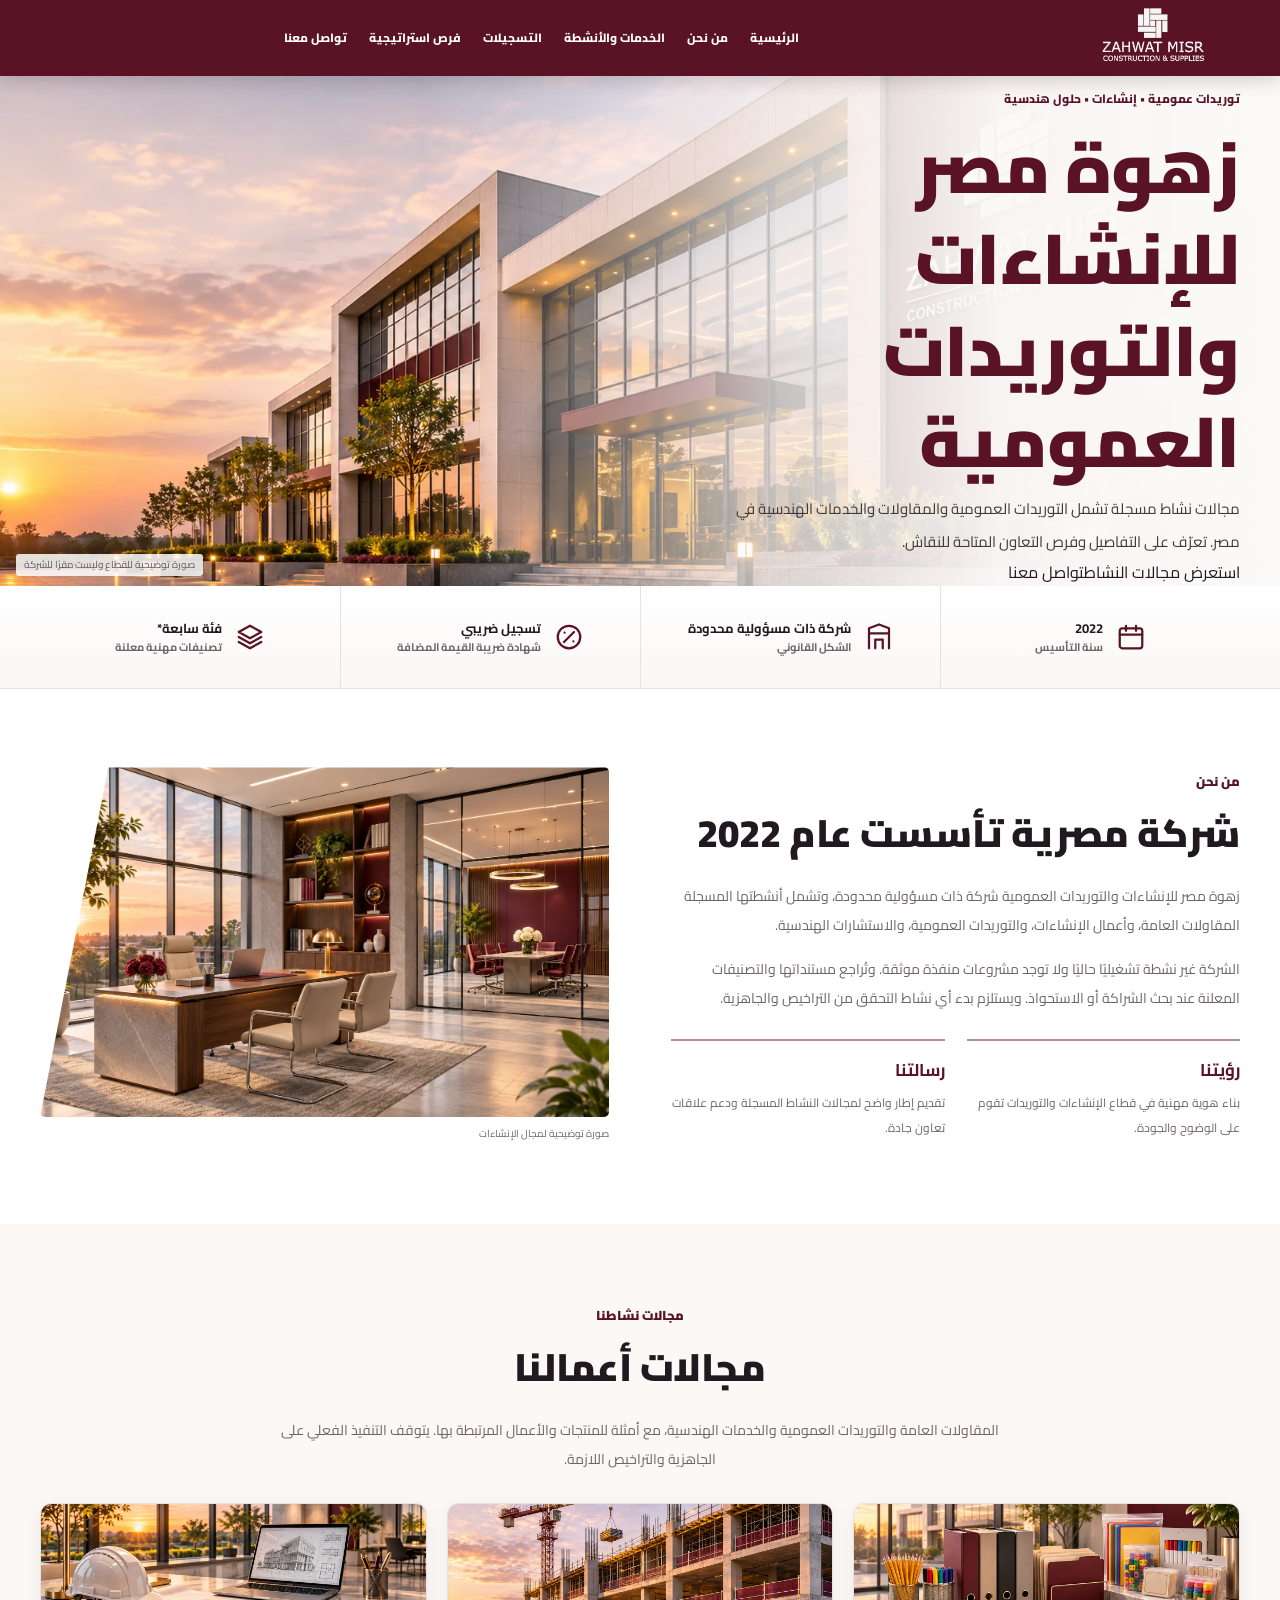
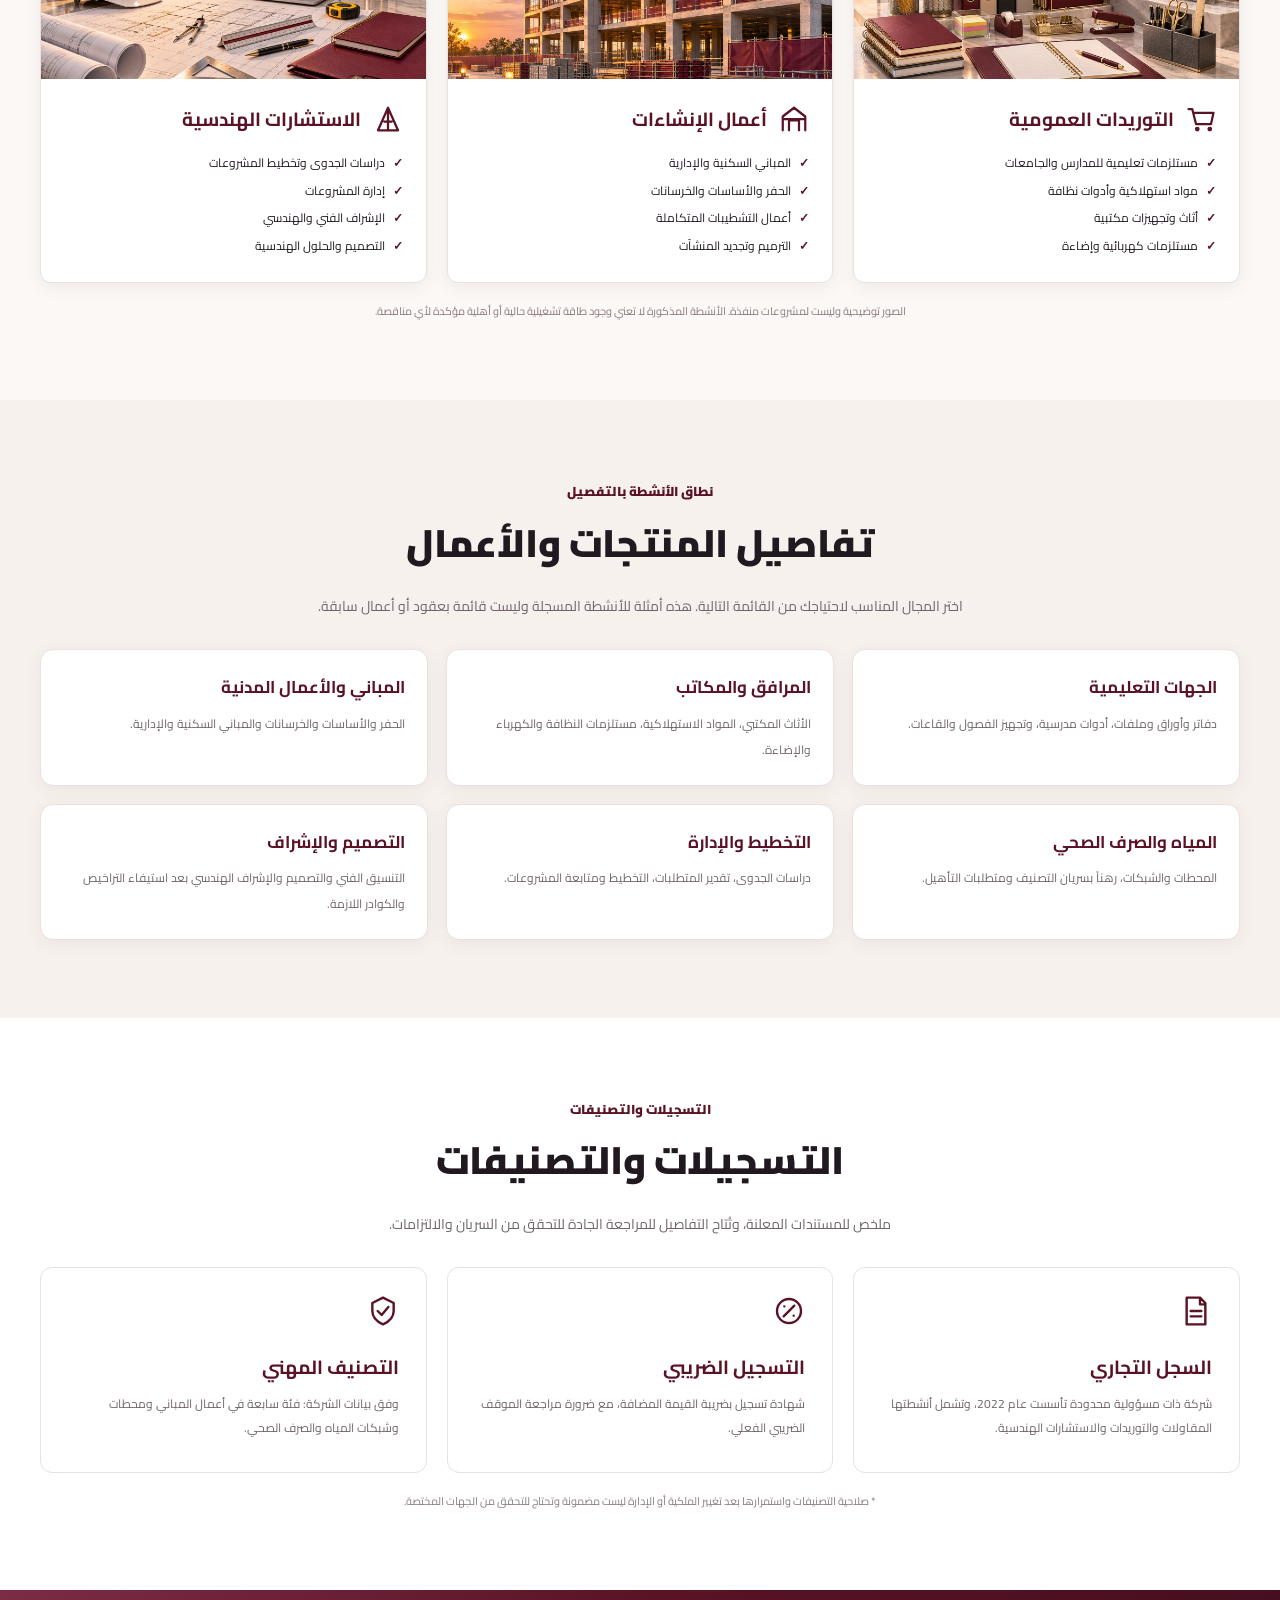
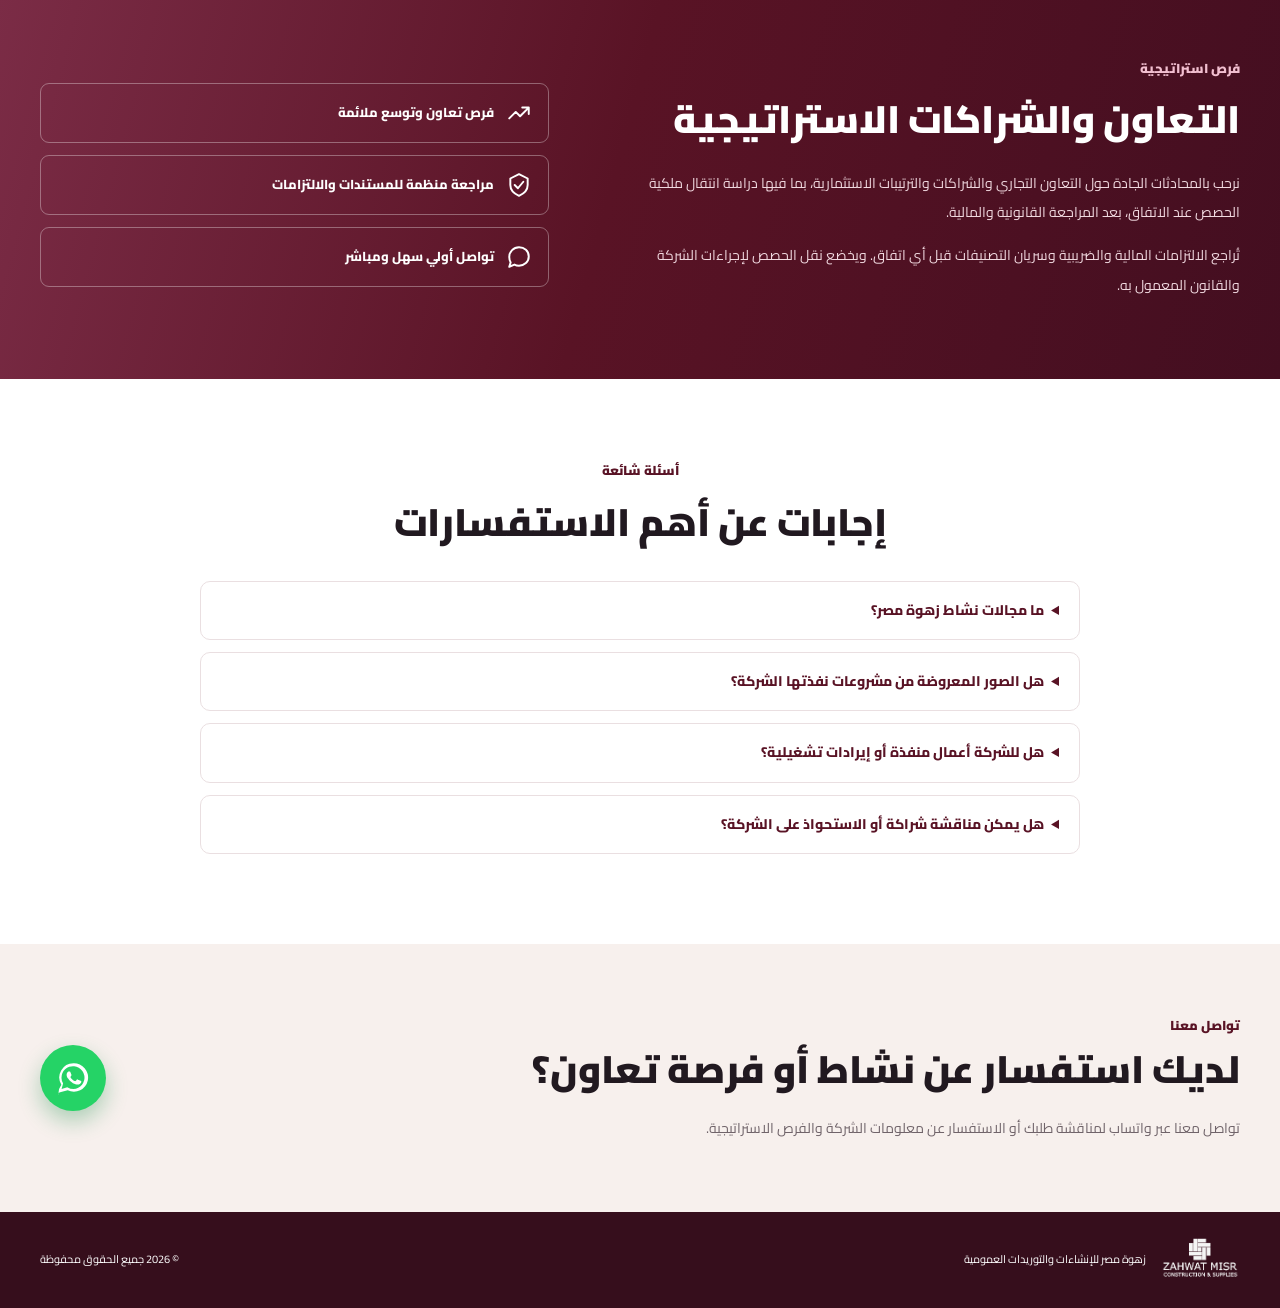
==== commit 0e1e757d: "Improve branded SEO title, description, H1 and high-visibility hero calls to action" ====
--- a/index.html
+++ b/index.html
@@ -3,12 +3,12 @@
 <head>
   <meta charset="utf-8" />
   <meta name="viewport" content="width=device-width, initial-scale=1" />
-  <meta name="description" content="زهوة مصر للإنشاءات والتوريدات العمومية، شركة مصرية ذات مسؤولية محدودة منذ 2022، بأنشطة مسجلة في التوريدات العمومية والمقاولات والأعمال الهندسية.">
-  <title>زهوة مصر | الإنشاءات والتوريدات العمومية في مصر</title>
+  <meta name="description" content="زهوة مصر للإنشاءات والتوريدات العمومية: شركة مصرية تأسست عام 2022، وتشمل أنشطتها المسجلة المقاولات والتوريدات العمومية والخدمات الهندسية. تعرف على الأنشطة وفرص التعاون.">
+  <title>زهوة مصر للإنشاءات والتوريدات العمومية | مصر</title>
   <link rel="preconnect" href="https://fonts.googleapis.com" />
   <link rel="preconnect" href="https://fonts.gstatic.com" crossorigin />
   <link href="https://fonts.googleapis.com/css2?family=Cairo:wght@400;500;600;700;800;900&display=swap" rel="stylesheet" />
-  <link rel="icon" href="assets/favicon.png"><meta name="theme-color" content="#591325"><meta property="og:type" content="website"><meta property="og:locale" content="ar_EG"><meta property="og:title" content="زهوة مصر | للإنشاءات والتوريدات العمومية"><meta property="og:description" content="أنشطة الإنشاءات والتوريدات والخدمات الهندسية، مع إتاحة التواصل بشأن فرص التعاون."><meta property="og:image" content="https://mashraf1990.github.io/ZAHWAT-MISR/assets/hero-building.webp"><meta property="og:url" content="https://mashraf1990.github.io/ZAHWAT-MISR/"><meta name="twitter:card" content="summary_large_image"><meta name="robots" content="index,follow,max-image-preview:large"><link rel="canonical" href="https://mashraf1990.github.io/ZAHWAT-MISR/"><link rel="stylesheet" href="styles.css" />
+  <link rel="icon" href="assets/favicon.png"><meta name="theme-color" content="#591325"><meta property="og:type" content="website"><meta property="og:locale" content="ar_EG"><meta property="og:title" content="زهوة مصر للإنشاءات والتوريدات العمومية | مصر"><meta property="og:description" content="أنشطة الإنشاءات والتوريدات والخدمات الهندسية، مع إتاحة التواصل بشأن فرص التعاون."><meta property="og:image" content="https://mashraf1990.github.io/ZAHWAT-MISR/assets/hero-building.webp"><meta property="og:url" content="https://mashraf1990.github.io/ZAHWAT-MISR/"><meta name="twitter:card" content="summary_large_image"><meta property="og:site_name" content="زهوة مصر"><meta property="og:image:alt" content="زهوة مصر للإنشاءات والتوريدات العمومية — صورة تعبيرية للقطاع"><meta name="robots" content="index,follow,max-image-preview:large"><link rel="canonical" href="https://mashraf1990.github.io/ZAHWAT-MISR/"><link rel="stylesheet" href="styles.css" />
 <script type="application/ld+json">{"@context":"https://schema.org","@graph":[{"@type":"Organization","name":"زهوة مصر للإنشاءات والتوريدات العمومية","alternateName":"ZAHWAT MISR Construction & Supplies","url":"https://mashraf1990.github.io/ZAHWAT-MISR/","logo":"https://mashraf1990.github.io/ZAHWAT-MISR/assets/zahwat-misr-logo.png","foundingDate":"2022","description":"شركة مصرية ذات مسؤولية محدودة، تشمل أنشطتها المسجلة التوريدات العمومية والمقاولات والاستشارات الهندسية."},{"@type":"WebSite","name":"زهوة مصر","url":"https://mashraf1990.github.io/ZAHWAT-MISR/","inLanguage":"ar-EG"}]}</script>
 </head>
 <body>
@@ -17,7 +17,7 @@
   <div class="container nav-inner">
     <a class="brand" href="#home" aria-label="زهوة مصر، الصفحة الرئيسية"><img src="assets/zahwat-misr-logo.png" alt="ZAHWAT MISR Construction & Supplies" width="168" height="65"></a>
     <nav class="navlinks" id="navLinks" aria-label="القائمة الرئيسية">
-      <a href="#home" data-en="Home">الرئيسية</a><a href="#about" data-en="About">من نحن</a><a href="#activities" data-en="Services">الخدمات والأنشطة</a><a href="#registrations" data-en="Registrations">التسجيلات</a><a href="#strategic" data-en="Opportunities">فرص استراتيجية</a><a href="#contact" data-en="Contact">تواصل معنا</a>
+      <a href="#home">الرئيسية</a><a href="#about">من نحن</a><a href="#activities">الخدمات والأنشطة</a><a href="#registrations">التسجيلات</a><a href="#strategic">فرص استراتيجية</a><a href="#contact">تواصل معنا</a>
     </nav>
     <button class="mobile-menu" id="menuButton" type="button" aria-expanded="false" aria-controls="navLinks" aria-label="فتح القائمة">☰</button>
   </div>
@@ -26,7 +26,7 @@
   <main id="main">
     <section class="hero" id="home">
   <div class="hero-visual"><img data-enhanced="assets/hero-advanced.webp" src="assets/hero-building.webp" alt="تصوير معماري توضيحي، لا يمثل مقر الشركة أو مشروعًا نفذته" fetchpriority="high" width="1200" height="675"><span>صورة توضيحية للقطاع وليست مقرًا للشركة</span></div>
-  <div class="container hero-inner"><div class="hero-copy"><p class="hero-tag">توريدات عمومية • إنشاءات • حلول هندسية</p><h1>زهوة مصر</h1><h2>للإنشاءات والتوريدات العمومية</h2><p class="hero-lead">من تجهيز المؤسسات والمرافق إلى متطلبات أعمال البناء والتخطيط الهندسي — اكتشف مجالات نشاطنا، وحدد احتياجك، وابدأ التواصل معنا.</p></div></div>
+  <div class="container hero-inner"><div class="hero-copy"><p class="hero-tag">توريدات عمومية • إنشاءات • حلول هندسية</p><h1>زهوة مصر للإنشاءات والتوريدات العمومية</h1><p class="hero-lead">مجالات نشاط مسجلة تشمل التوريدات العمومية والمقاولات والخدمات الهندسية في مصر. تعرّف على التفاصيل وفرص التعاون المتاحة للنقاش.</p><div class="hero-actions"><a class="hero-button hero-button-primary" href="#activities">استعرض مجالات النشاط</a><a class="hero-button hero-button-secondary" href="#contact">تواصل معنا</a></div></div></div>
 </section>
     <section class="fact-strip" aria-label="معلومات الشركة"><div class="container fact-grid">
 <div class="fact"><svg viewBox="0 0 24 24" width="26" height="26" aria-hidden="true" fill="none" stroke="currentColor" stroke-width="1.8" stroke-linecap="round" stroke-linejoin="round"><rect x="3" y="5" width="18" height="16" rx="2"/><path d="M3 10h18M8 3v4M16 3v4"/></svg><span><strong>2022</strong>سنة التأسيس</span></div>
@@ -39,7 +39,7 @@
 <div class="about-copy"><p class="eyebrow">من نحن</p><h2>شركة مصرية تأسست عام 2022</h2><p>زهوة مصر للإنشاءات والتوريدات العمومية شركة ذات مسؤولية محدودة، وتشمل أنشطتها المسجلة المقاولات العامة، وأعمال الإنشاءات، والتوريدات العمومية، والاستشارات الهندسية.</p><p>الشركة غير نشطة تشغيليًا حاليًا ولا توجد مشروعات منفذة موثقة. وتُراجع مستنداتها والتصنيفات المعلنة عند بحث الشراكة أو الاستحواذ. ويستلزم بدء أي نشاط التحقق من التراخيص والجاهزية.</p><div class="value-grid"><div><b>رؤيتنا</b><p>بناء هوية مهنية في قطاع الإنشاءات والتوريدات تقوم على الوضوح والجودة.</p></div><div><b>رسالتنا</b><p>تقديم إطار واضح لمجالات النشاط المسجلة ودعم علاقات تعاون جادة.</p></div></div></div>
 <div class="about-visual"><img data-enhanced="assets/about-office.webp" src="https://images.unsplash.com/photo-1504307651254-35680f356dfd?auto=format&fit=crop&w=1000&q=80" alt="موقع إنشاءات توضيحي، ليس من أعمال الشركة" loading="lazy" width="550" height="350"><small>صورة توضيحية لمجال الإنشاءات</small></div>
 </div></section>
-    <section class="section section-muted" id="activities"><div class="container"><div class="section-heading"><p class="eyebrow">مجالات نشاطنا</p><h2>مجالات أعمالنا</h2><p>تعرّف على ثلاثة مجالات رئيسية، مع تفاصيل الأنشطة والمنتجات المرتبطة بها أدناه. يتوقف التنفيذ الفعلي على الجاهزية والتراخيص اللازمة.</p></div><div class="services">
+    <section class="section section-muted" id="activities"><div class="container"><div class="section-heading"><p class="eyebrow">مجالات نشاطنا</p><h2>مجالات أعمالنا</h2><p>المقاولات العامة والتوريدات العمومية والخدمات الهندسية، مع أمثلة للمنتجات والأعمال المرتبطة بها. يتوقف التنفيذ الفعلي على الجاهزية والتراخيص اللازمة.</p></div><div class="services">
 <article class="service-card"><img data-enhanced="assets/service-supplies.webp" src="https://images.unsplash.com/photo-1497633762265-9d179a990aa6?auto=format&fit=crop&w=850&q=80" alt="مستلزمات تعليمية، صورة توضيحية" loading="lazy" width="400" height="190"><div class="service-body"><div class="service-title"><svg viewBox="0 0 24 24" width="26" height="26" aria-hidden="true" fill="none" stroke="currentColor" stroke-width="1.8" stroke-linecap="round" stroke-linejoin="round"><circle cx="9" cy="20" r="1"/><circle cx="19" cy="20" r="1"/><path d="M2 4h3l3 12h12l2-9H6"/></svg><h3>التوريدات العمومية</h3></div><ul><li>مستلزمات تعليمية للمدارس والجامعات</li><li>مواد استهلاكية وأدوات نظافة</li><li>أثاث وتجهيزات مكتبية</li><li>مستلزمات كهربائية وإضاءة</li></ul></div></article>
 <article class="service-card"><img data-enhanced="assets/service-construction.webp" src="https://images.unsplash.com/photo-1486406146926-c627a92ad1ab?auto=format&fit=crop&w=850&q=80" alt="مبانٍ حديثة، صورة توضيحية" loading="lazy" width="400" height="190"><div class="service-body"><div class="service-title"><svg viewBox="0 0 24 24" width="26" height="26" aria-hidden="true" fill="none" stroke="currentColor" stroke-width="1.8" stroke-linecap="round" stroke-linejoin="round"><path d="M3 21V10l9-7 9 7v11M8 21v-8h8v8M3 12h18"/></svg><h3>أعمال الإنشاءات</h3></div><ul><li>المباني السكنية والإدارية</li><li>الحفر والأساسات والخرسانات</li><li>أعمال التشطيبات المتكاملة</li><li>الترميم وتجديد المنشآت</li></ul></div></article>
 <article class="service-card"><img data-enhanced="assets/service-engineering.webp" src="https://images.unsplash.com/photo-1503387762-592deb58ef4e?auto=format&fit=crop&w=850&q=80" alt="مخططات معمارية، صورة توضيحية" loading="lazy" width="400" height="190"><div class="service-body"><div class="service-title"><svg viewBox="0 0 24 24" width="26" height="26" aria-hidden="true" fill="none" stroke="currentColor" stroke-width="1.8" stroke-linecap="round" stroke-linejoin="round"><path d="m4 21 8-18 8 18H4ZM9 14h6M12 3v18"/></svg><h3>الاستشارات الهندسية</h3></div><ul><li>دراسات الجدوى وتخطيط المشروعات</li><li>إدارة المشروعات</li><li>الإشراف الفني والهندسي</li><li>التصميم والحلول الهندسية</li></ul></div></article>
--- a/styles.css
+++ b/styles.css
@@ -9,21 +9,28 @@
 @media(max-width:1030px){.navlinks{gap:12px}.navlinks a{font-size:11px}.brand img{width:145px}.section-grid{gap:30px}.hero-copy{width:52%}}
 @media(max-width:770px){.container{width:calc(100% - 34px)}.nav-inner{height:68px;gap:10px}.brand img{width:138px;height:55px}.mobile-menu{display:block}.navlinks{display:none;position:absolute;right:0;left:0;top:68px;padding:17px 22px;background:var(--wine);box-shadow:0 12px 25px #20061344;flex-direction:column;align-items:flex-start;z-index:95}.navlinks.open{display:flex}.lang{margin-inline-start:auto}.hero{display:flex;flex-direction:column;min-height:0}.hero-visual{position:relative;height:260px}.hero-visual:after{display:none}.hero-inner{min-height:0;padding:24px 0 37px}.hero-copy{width:100%;max-width:none}.hero h1{font-size:44px}.hero h2{font-size:24px}.fact-grid{grid-template-columns:1fr 1fr}.fact{border-left:0;border-bottom:1px solid var(--border);justify-content:flex-start;padding:16px 8px;min-height:85px}.section{padding:55px 0}.section-grid,.strategic-grid{grid-template-columns:1fr;gap:30px}.about-visual img{height:265px}.services,.records{grid-template-columns:1fr}.value-grid{gap:15px}.contact-inner{flex-direction:column;text-align:center}.footer-inner{flex-direction:column;text-align:center}.footer-brand{flex-direction:column;gap:3px}}
 @media(prefers-reduced-motion:reduce){html{scroll-behavior:auto}.to-top{transition:none}}
-/* 2026 sales and portfolio enhancements */
-.sectors{background:#fff}.sector-gallery{display:grid;grid-template-columns:1.35fr 1fr 1fr;gap:16px}.sector-tile{margin:0;border-radius:13px;overflow:hidden;position:relative;min-height:300px;background:#eee;box-shadow:0 8px 24px #3e0f2015}.sector-tile img{width:100%;height:100%;position:absolute;inset:0;object-fit:cover;transition:transform .35s ease}.sector-tile:hover img{transform:scale(1.035)}.sector-tile:after{content:"";position:absolute;inset:0;background:linear-gradient(0deg,#250b19dc,transparent 63%)}.sector-tile figcaption{z-index:1;position:absolute;bottom:0;right:0;left:0;color:#fff;padding:24px}.sector-tile figcaption strong{display:block;font-size:19px;font-weight:900}.sector-tile figcaption span{display:block;font-size:12px;color:#f3dce3}.sector-wide{min-height:310px}.strategic-note{color:#edcad5!important;border-right:2px solid #f1b5c7;padding-right:15px;font-size:12px!important;margin-top:20px}
-@media(max-width:900px){.sector-gallery{grid-template-columns:1fr 1fr}.sector-wide{grid-column:span 2;min-height:280px}.sector-tile{min-height:230px}}
-@media(max-width:620px){.sector-gallery{grid-template-columns:1fr}.sector-wide{grid-column:auto}.sector-tile,.sector-wide{min-height:230px}.sector-tile figcaption{padding:20px}}
-
-/* Visual storytelling and conversion improvements — 2026-11 */
-.hero{min-height:525px}.hero-inner{min-height:525px}.hero-copy{max-width:540px}.hero-lead{font-size:16px}
-.section-heading{max-width:800px}
-.sectors{background:#fff}.sector-gallery{display:grid;grid-template-columns:1.4fr 1fr 1fr;gap:18px;margin-top:26px}.sector-tile{margin:0;border-radius:13px;position:relative;overflow:hidden;min-height:275px;background:#eee4e4;box-shadow:0 12px 25px #3e0f2015}.sector-tile img{width:100%;height:100%;position:absolute;inset:0;object-fit:cover;transition:transform .35s}.sector-tile:hover img{transform:scale(1.04)}.sector-tile:after{content:"";position:absolute;inset:25% 0 0;background:linear-gradient(0deg,#240b19df,transparent)}.sector-tile figcaption{position:absolute;bottom:0;right:0;left:0;padding:22px;color:white;z-index:1}.sector-tile strong{font-size:18px;display:block}.sector-tile span{font-size:12px;display:block;color:#f3e7ea}.strategic-note{font-size:12px!important;color:#e7bdcb!important;border-right:2px solid #e3aac0;padding-right:13px;margin-top:18px}.strategic-features div{background:#ffffff0d;backdrop-filter:blur(4px)}.contact-section{border-top:1px solid var(--border)}.whatsapp-icon{transition:transform .2s}.whatsapp-icon:hover{transform:translateY(-2px)}
-@media(max-width:770px){.hero{min-height:unset}.hero-inner{min-height:unset}.sector-gallery{grid-template-columns:1fr}.sector-tile{min-height:250px}.sector-wide{min-height:280px}.strategic-note{border-right-width:2px}}
-@media(prefers-reduced-motion:reduce){.sector-tile img,.whatsapp-icon{transition:none}}
-
 /* Conversion and discoverability improvements */
 .service-matrix{background:#f7f1ee}.subservice-grid{display:grid;grid-template-columns:repeat(3,minmax(0,1fr));gap:18px}.subservice-grid>div{background:#fff;border:1px solid var(--border);border-radius:13px;padding:22px;box-shadow:0 4px 18px #3e0f2010}.subservice-grid h3{margin:0 0 8px;color:var(--wine);font-size:17px}.subservice-grid p{margin:0;font-size:12px;line-height:2.15}.faq{background:#fff}.faq-items{max-width:880px;margin:auto}.faq-items details{border:1px solid var(--border);background:#fff;border-radius:10px;padding:16px 20px;margin:12px 0}.faq-items summary{cursor:pointer;color:var(--wine);font-weight:800;font-size:14px}.faq-items details p{font-size:12px;line-height:2.1;color:var(--muted);padding-top:8px}.faq-items summary:focus-visible{outline:2px solid var(--wine);outline-offset:3px}
 section[id]{scroll-margin-top:85px}
 img{height:auto}
 @media(max-width:980px){.subservice-grid{grid-template-columns:repeat(2,minmax(0,1fr))}}
 @media(max-width:650px){.subservice-grid{grid-template-columns:1fr}.subservice-grid>div{padding:18px}}
+
+/* Final readability and accessibility refinements */
+.skip-link{position:fixed;right:12px;top:-90px;z-index:200;background:#fff;color:var(--wine);padding:11px 16px;border-radius:7px;font-size:13px;font-weight:800}
+.skip-link:focus{top:12px}
+#main{outline:none}
+.navlinks a:focus-visible,.whatsapp-icon:focus-visible,.to-top:focus-visible{outline:3px solid #eea0b7;outline-offset:4px}
+.hero-lead{max-width:520px}
+.service-matrix .section-heading{margin-bottom:28px}
+.subservice-grid>div{transition:transform .2s,box-shadow .2s}
+.subservice-grid>div:hover{transform:translateY(-3px);box-shadow:0 12px 26px #3e0f201b}
+.faq-items details[open]{border-color:#c99baa;background:#fffdfd}
+.contact-section .whatsapp-icon{min-width:66px;min-height:66px}
+@media(max-width:770px){
+ .hero-lead{font-size:15px;line-height:2.05}
+ .section-heading{margin-bottom:20px}
+ .subservice-grid>div:hover{transform:none}
+ .navlinks{max-height:calc(100vh - 68px);overflow-y:auto}
+}
+@media(prefers-reduced-motion:reduce){.subservice-grid>div{transition:none}}
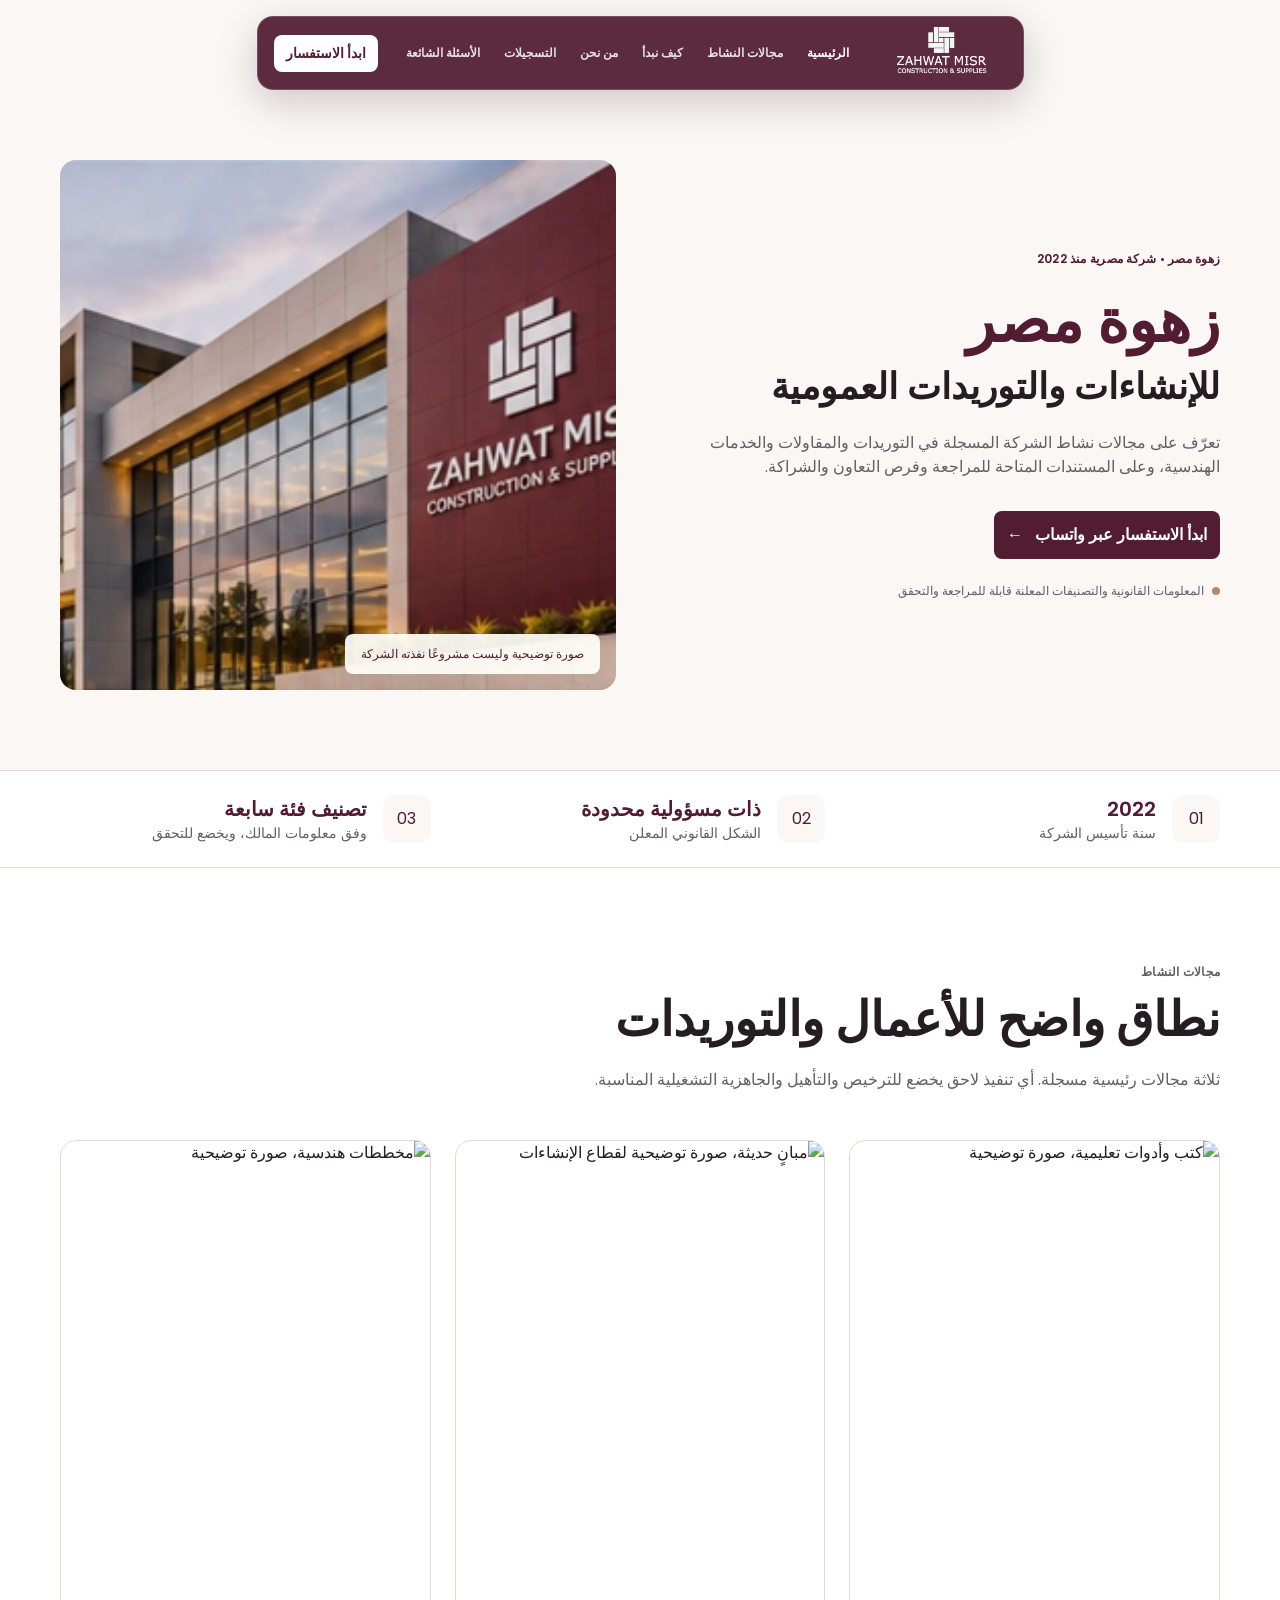
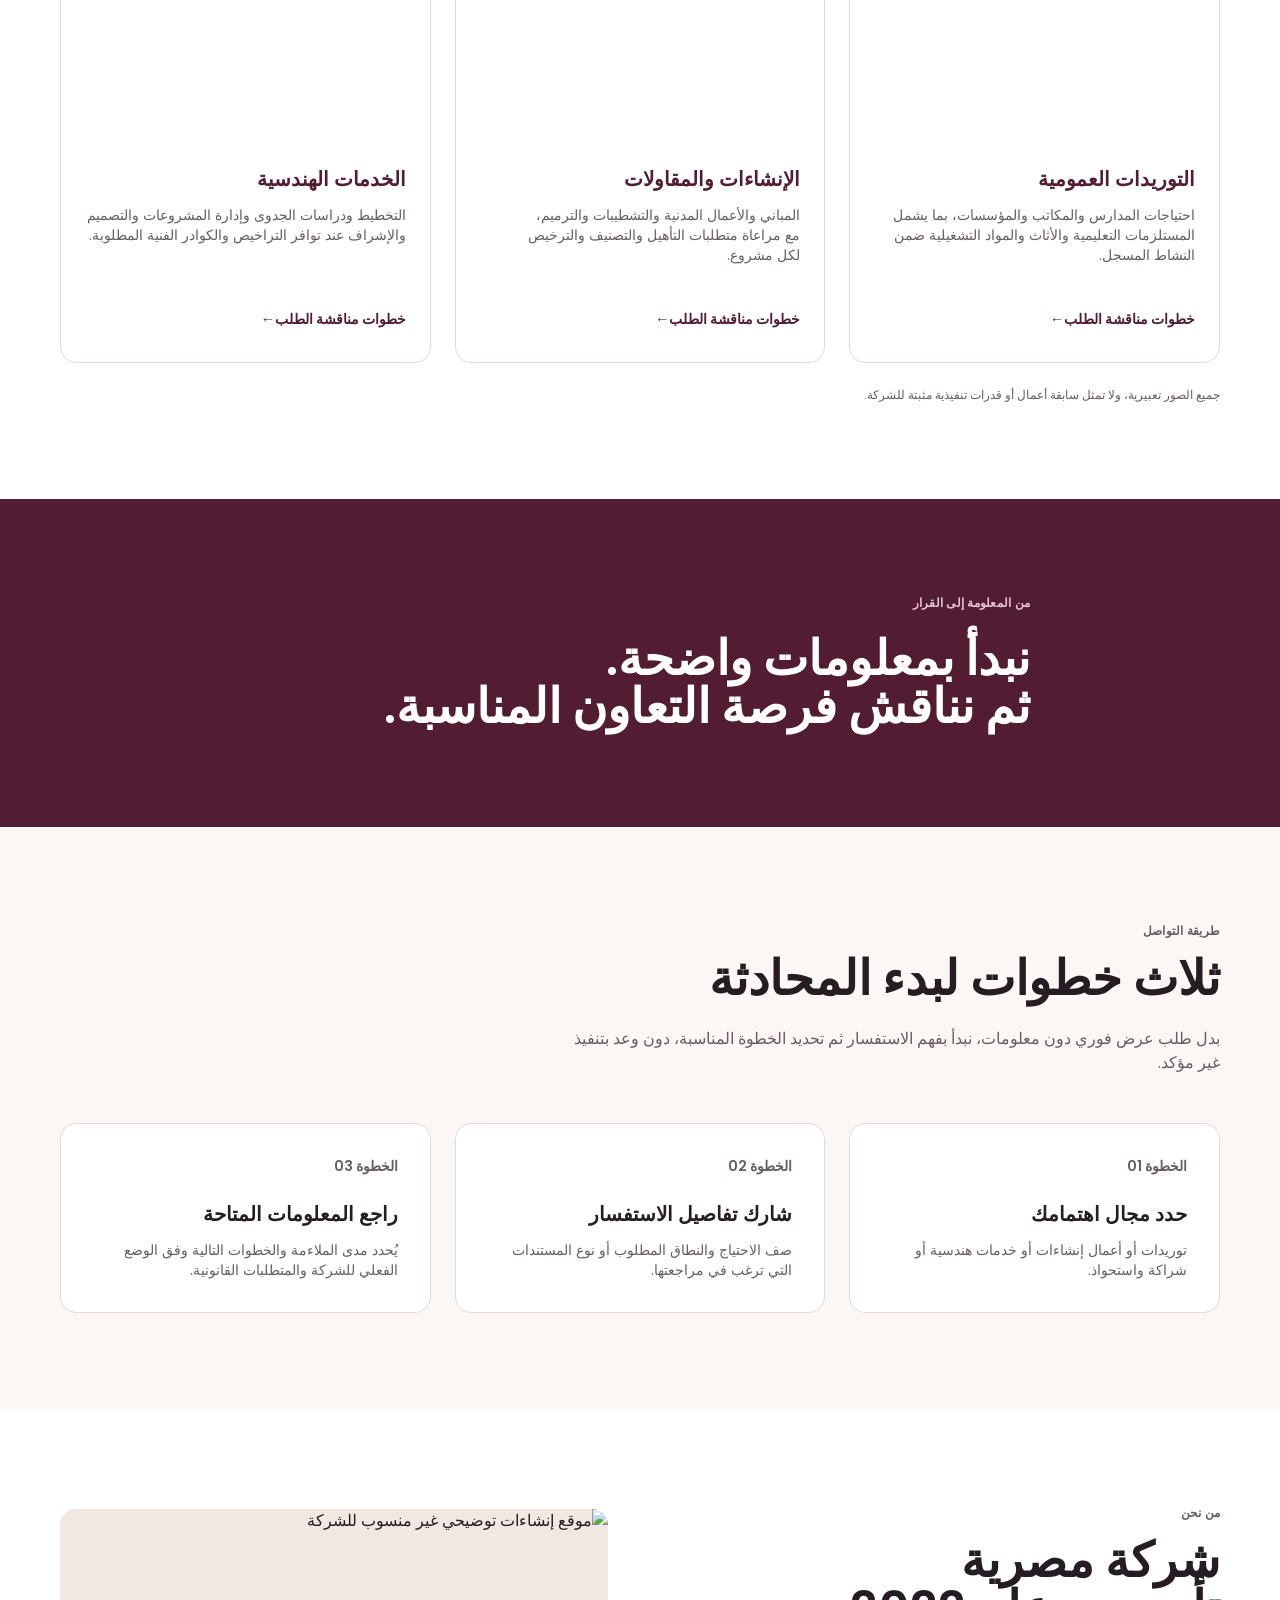
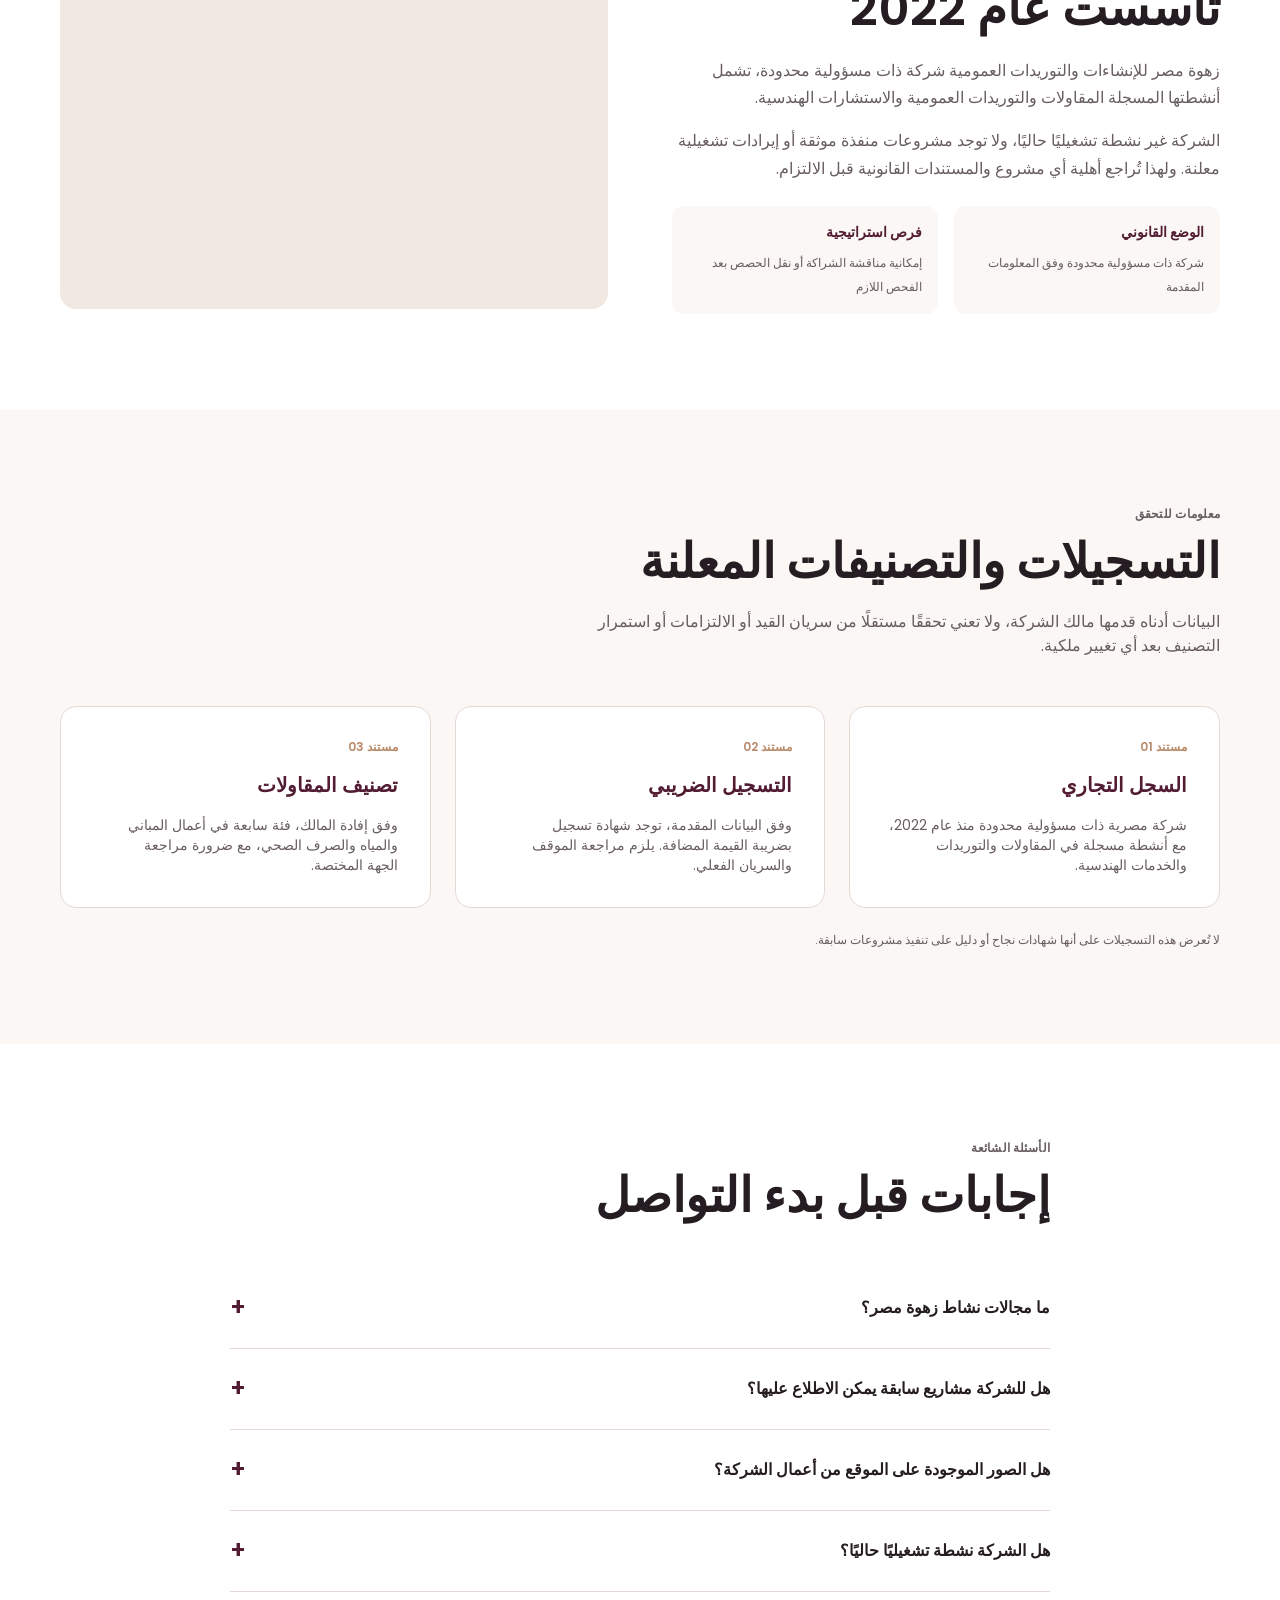
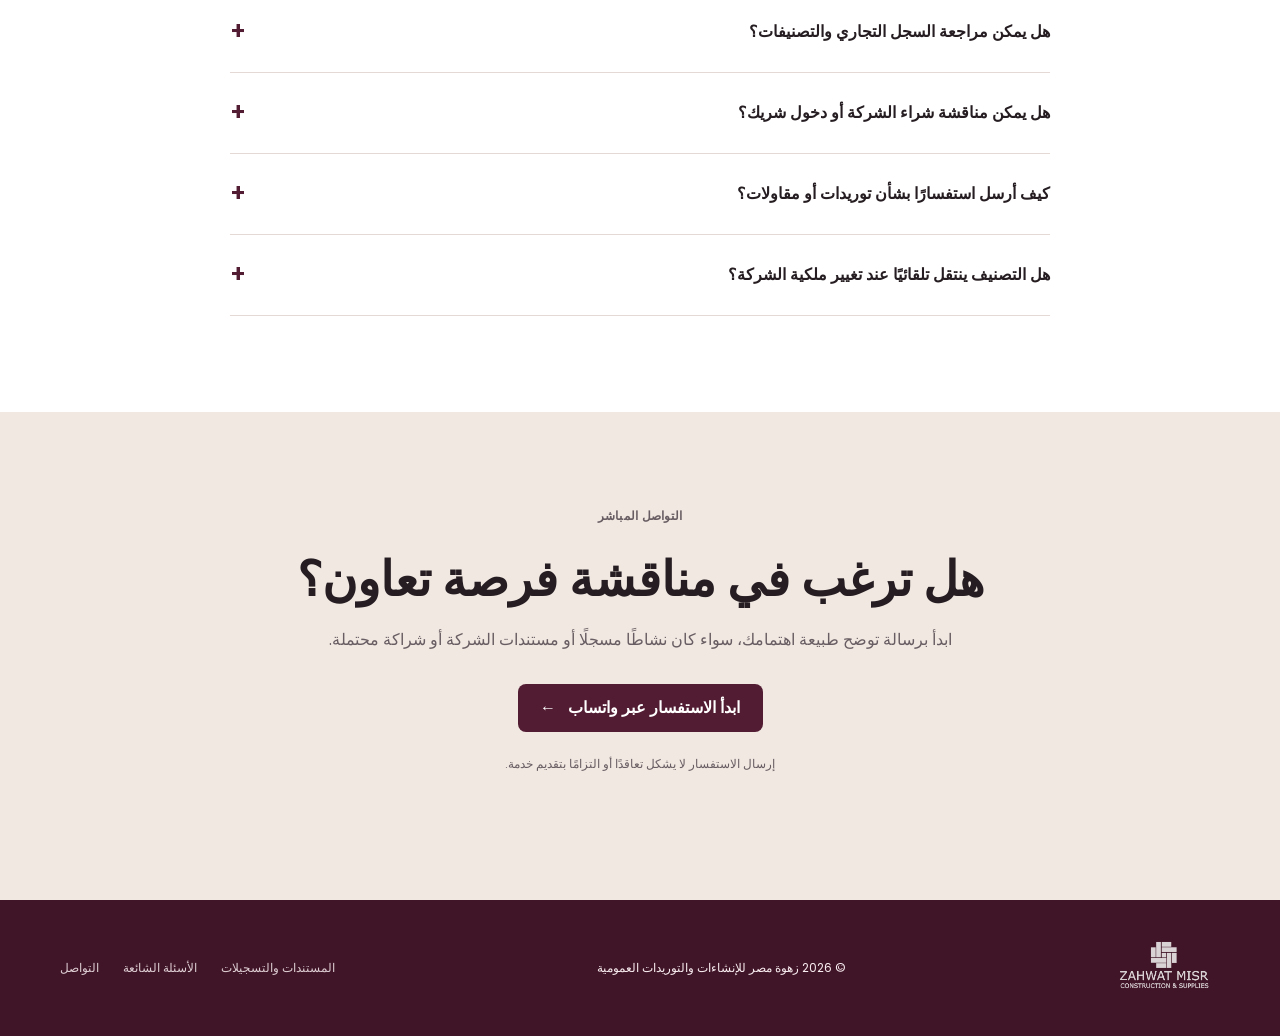
==== commit 57cf753a: "Redesign Zahwat Misr landing page on isolated review branch" ====
--- a/index.html
+++ b/index.html
@@ -1,76 +1,128 @@
 <!doctype html>
 <html lang="ar" dir="rtl">
 <head>
-  <meta charset="utf-8" />
-  <meta name="viewport" content="width=device-width, initial-scale=1" />
-  <meta name="description" content="زهوة مصر للإنشاءات والتوريدات العمومية: شركة مصرية تأسست عام 2022، وتشمل أنشطتها المسجلة المقاولات والتوريدات العمومية والخدمات الهندسية. تعرف على الأنشطة وفرص التعاون.">
-  <title>زهوة مصر للإنشاءات والتوريدات العمومية | مصر</title>
-  <link rel="preconnect" href="https://fonts.googleapis.com" />
-  <link rel="preconnect" href="https://fonts.gstatic.com" crossorigin />
-  <link href="https://fonts.googleapis.com/css2?family=Cairo:wght@400;500;600;700;800;900&display=swap" rel="stylesheet" />
-  <link rel="icon" href="assets/favicon.png"><meta name="theme-color" content="#591325"><meta property="og:type" content="website"><meta property="og:locale" content="ar_EG"><meta property="og:title" content="زهوة مصر للإنشاءات والتوريدات العمومية | مصر"><meta property="og:description" content="أنشطة الإنشاءات والتوريدات والخدمات الهندسية، مع إتاحة التواصل بشأن فرص التعاون."><meta property="og:image" content="https://mashraf1990.github.io/ZAHWAT-MISR/assets/hero-building.webp"><meta property="og:url" content="https://mashraf1990.github.io/ZAHWAT-MISR/"><meta name="twitter:card" content="summary_large_image"><meta property="og:site_name" content="زهوة مصر"><meta property="og:image:alt" content="زهوة مصر للإنشاءات والتوريدات العمومية — صورة تعبيرية للقطاع"><meta name="robots" content="index,follow,max-image-preview:large"><link rel="canonical" href="https://mashraf1990.github.io/ZAHWAT-MISR/"><link rel="stylesheet" href="styles.css" />
-<script type="application/ld+json">{"@context":"https://schema.org","@graph":[{"@type":"Organization","name":"زهوة مصر للإنشاءات والتوريدات العمومية","alternateName":"ZAHWAT MISR Construction & Supplies","url":"https://mashraf1990.github.io/ZAHWAT-MISR/","logo":"https://mashraf1990.github.io/ZAHWAT-MISR/assets/zahwat-misr-logo.png","foundingDate":"2022","description":"شركة مصرية ذات مسؤولية محدودة، تشمل أنشطتها المسجلة التوريدات العمومية والمقاولات والاستشارات الهندسية."},{"@type":"WebSite","name":"زهوة مصر","url":"https://mashraf1990.github.io/ZAHWAT-MISR/","inLanguage":"ar-EG"}]}</script>
+<meta charset="utf-8">
+<meta name="viewport" content="width=device-width,initial-scale=1">
+<title>زهوة مصر للإنشاءات والتوريدات العمومية | معلومات الشركة وفرص التعاون</title>
+<meta name="description" content="تعرّف على شركة زهوة مصر للإنشاءات والتوريدات العمومية، الأنشطة المسجلة والتصنيفات المعلنة وفرص التعاون والشراكة في مصر.">
+<meta name="robots" content="noindex,nofollow">
+<meta name="theme-color" content="#521c32">
+<meta property="og:type" content="website">
+<meta property="og:locale" content="ar_EG">
+<meta property="og:title" content="زهوة مصر للإنشاءات والتوريدات العمومية">
+<meta property="og:description" content="شركة مصرية ذات مسؤولية محدودة منذ 2022. تعرّف على نطاق الأنشطة وفرص التعاون.">
+<meta property="og:image" content="https://mashraf1990.github.io/ZAHWAT-MISR/assets/hero-building.webp">
+<link rel="icon" href="assets/favicon.png">
+<link rel="preconnect" href="https://fonts.googleapis.com">
+<link rel="preconnect" href="https://fonts.gstatic.com" crossorigin>
+<link href="https://fonts.googleapis.com/css2?family=Poppins:wght@400;500;600;700&display=swap" rel="stylesheet">
+<style>
+:root{--wine:#521c32;--wine-deep:#401527;--ink:#251d21;--muted:#685d62;--paper:#faf7f4;--cream:#f0e8e1;--white:#fff;--stroke:#e5d9d6;--accent:#b88a69;--space-0:0;--space-25:2px;--space-50:4px;--space-75:8px;--space-100:12px;--space-200:16px;--space-300:24px;--space-400:32px;--space-500:40px;--space-600:48px;--space-700:64px;--space-800:80px;--space-900:96px;--curve:cubic-bezier(.22,1,.36,1)}
+*{box-sizing:border-box}html{scroll-behavior:smooth;scroll-padding-top:112px}body{margin:0;background:var(--paper);color:var(--ink);font-family:Poppins,Tahoma,sans-serif;font-size:16px;line-height:1.5}a{text-decoration:none;color:inherit}button{font:inherit;cursor:pointer}img{display:block;max-width:100%}h1,h2,h3,h4{margin:0;font-weight:600;text-wrap:balance}p,li{margin:0;text-wrap:pretty}p{line-height:1.7}.wrap{max-width:1160px;margin-inline:auto;width:calc(100% - 48px)}.eyebrow{font-size:12px;line-height:16px;font-weight:600;color:var(--wine);letter-spacing:.02em}.heading-1{font-size:60px;line-height:1;font-weight:600;max-width:680px}.heading-2{font-size:48px;line-height:1;font-weight:600}.heading-3{font-size:36px;line-height:40px;font-weight:600}.heading-4{font-size:30px;line-height:36px;font-weight:600}.heading-5{font-size:24px;line-height:32px;font-weight:600}.heading-6{font-size:20px;line-height:28px;font-weight:600}.body-3{font-size:16px;line-height:24px;font-weight:400}.body-6{font-size:14px;line-height:20px;font-weight:400}.caption-3{font-size:12px;line-height:16px;font-weight:600}.muted{color:var(--muted)}.text-center{text-align:center}.section{padding-block:96px}.section-heading{max-width:680px;margin-bottom:48px}.section-heading .eyebrow{margin-bottom:16px}.section-heading h2{margin-bottom:24px}.section-heading p{color:var(--muted)}.skip{position:fixed;right:16px;top:-96px;z-index:900;background:var(--white);color:var(--wine);padding:12px 16px;border-radius:8px}.skip:focus{top:12px}
+header.site-header{position:fixed;top:16px;left:0;right:0;z-index:100}.nav{width:max-content;max-width:calc(100% - 32px);margin:auto;min-height:72px;display:flex;align-items:center;gap:24px;padding:8px 16px;background:#521c32ee;border:1px solid #ffffff2a;border-radius:16px;box-shadow:0 12px 40px #250c1b33;backdrop-filter:blur(16px);color:#fff}.logo{display:flex;align-items:center;flex:none}.logo img{width:130px;height:56px;object-fit:contain}.navlinks{display:flex;align-items:center;gap:16px}.navlinks a{font-size:12px;line-height:16px;font-weight:600;white-space:nowrap;padding:8px 4px;opacity:.85;transition:opacity .3s var(--curve)}.navlinks a:hover,.navlinks a[aria-current="page"]{opacity:1}.navlinks a:focus-visible{outline:2px solid #fff;outline-offset:4px}.navcta{white-space:nowrap;background:var(--white);color:var(--wine);padding:8px 12px;border-radius:8px;font-size:14px;font-weight:600;transition:opacity .3s var(--curve),transform .5s var(--curve)}.navcta:hover{transform:translateY(-2px)}.menu-button{display:none;background:transparent;border:0;color:#fff;width:48px;height:48px;padding:12px}.menu-lines,.menu-lines:before,.menu-lines:after{display:block;width:24px;height:2px;background:currentColor;content:"";transition:transform .5s var(--curve),opacity .3s var(--curve)}.menu-lines:before{transform:translateY(-7px)}.menu-lines:after{transform:translateY(5px)}.menu-button[aria-expanded="true"] .menu-lines{transform:rotate(45deg)}.menu-button[aria-expanded="true"] .menu-lines:before{transform:translateY(0);opacity:0}.menu-button[aria-expanded="true"] .menu-lines:after{transform:translateY(-2px) rotate(90deg)}
+.hero{padding-top:160px;padding-bottom:80px;background:var(--paper);overflow:hidden}.hero-grid{display:grid;grid-template-columns:1fr 1fr;gap:48px;align-items:center;min-height:520px}.hero-copy .eyebrow{margin-bottom:24px}.hero h1{color:var(--wine);margin-bottom:24px}.hero h1 span{display:block;color:var(--ink);font-size:36px;line-height:40px;margin-top:16px}.hero-desc{color:var(--muted);max-width:540px}.hero-note{display:flex;gap:8px;align-items:center;font-size:12px;line-height:16px;margin-top:24px;color:var(--muted)}.bullet{width:8px;height:8px;background:var(--accent);border-radius:50%;flex:none}.btn{display:inline-flex;align-items:center;justify-content:center;gap:12px;min-height:48px;border-radius:8px;border:1px solid transparent;padding:8px 12px;font-size:16px;line-height:24px;font-weight:600;transition:transform .5s var(--curve),background .3s var(--curve),opacity .3s var(--curve)}.btn:hover{transform:translateY(-2px)}.btn:active,.navcta:active{transform:scale(.98)}.btn:focus-visible,a:focus-visible,button:focus-visible,summary:focus-visible{outline:3px solid var(--accent);outline-offset:4px}.btn-main{background:var(--wine);color:var(--white)}.btn-main:hover{background:var(--wine-deep)}.hero .btn{margin-top:32px}.hero-media{position:relative;min-height:530px;border-radius:16px;overflow:hidden;background:var(--cream)}.hero-media img{position:absolute;width:100%;height:100%;object-fit:cover;inset:0}.hero-media:after{content:"";position:absolute;inset:0;background:#30162720;pointer-events:none}.image-caption{position:absolute;bottom:16px;left:16px;right:16px;background:#fffef8ed;border-radius:8px;padding:12px 16px;font-size:12px;line-height:16px;color:var(--wine);z-index:1;max-width:max-content}
+.proofline{background:var(--white);padding:24px 0;border-block:1px solid var(--stroke)}.proofgrid{display:grid;grid-template-columns:repeat(3,1fr);gap:24px}.proof{display:flex;align-items:center;gap:16px}.proof strong{display:block;color:var(--wine);font-size:20px;line-height:28px;font-weight:600}.proof span{display:block;color:var(--muted);font-size:14px;line-height:20px}.proof-icon{flex:none;width:48px;height:48px;border-radius:12px;display:grid;place-items:center;background:var(--paper);color:var(--wine)}
+.services{background:var(--white)}.services-grid{display:grid;grid-template-columns:repeat(3,minmax(0,1fr));gap:24px}.service{border:1px solid var(--stroke);border-radius:16px;overflow:hidden;background:var(--white)}.service img{width:100%;aspect-ratio:4/3;object-fit:cover}.service-copy{padding:24px}.service h3{margin-bottom:12px;color:var(--wine)}.service p{font-size:14px;line-height:20px;color:var(--muted);min-height:80px}.service a{display:inline-flex;margin-top:16px;padding-block:8px;font-size:14px;font-weight:600;color:var(--wine)}.service a:hover{text-decoration:underline}.service-disclaimer{margin-top:24px;color:var(--muted);font-size:12px;line-height:16px}
+.tagline{background:var(--wine);padding-block:96px;color:#fff}.tagline-inner{max-width:780px}.tagline .eyebrow{color:#e5c6d2;margin-bottom:24px}.tagline h2{max-width:680px;font-size:48px;line-height:1;font-weight:600}.tagline-word{color:#ffffff55;transition:color .5s var(--curve)}.tagline-word.active{color:#fff}
+.process{background:var(--paper)}.steps{display:grid;grid-template-columns:repeat(3,1fr);gap:24px}.step{background:var(--white);border:1px solid var(--stroke);border-radius:16px;padding:32px}.step-number{font-size:12px;line-height:16px;font-weight:600;color:var(--wine);margin-bottom:24px}.step h3{margin-bottom:12px;color:var(--ink)}.step p{font-size:14px;line-height:20px;color:var(--muted)}
+.about{background:var(--white)}.about-layout{display:grid;grid-template-columns:1fr 1fr;gap:64px;align-items:center}.about-visual{position:relative;min-height:400px;border-radius:16px;overflow:hidden;background:var(--cream)}.about-visual img{width:100%;height:100%;position:absolute;inset:0;object-fit:cover}.about .eyebrow{margin-bottom:16px}.about h2{margin-bottom:24px}.about p{margin-bottom:16px;color:var(--muted)}.facts{display:grid;grid-template-columns:1fr 1fr;gap:16px;margin-top:24px}.facts div{padding:16px;background:var(--paper);border-radius:12px}.facts strong{display:block;color:var(--wine);font-size:14px;line-height:20px;font-weight:600;margin-bottom:8px}.facts span{font-size:12px;line-height:16px;color:var(--muted)}
+.records{background:var(--paper)}.record-grid{display:grid;grid-template-columns:repeat(3,1fr);gap:24px}.record{border:1px solid var(--stroke);background:var(--white);padding:32px;border-radius:16px}.record .record-kicker{color:var(--accent);font-size:12px;line-height:16px;font-weight:600;margin-bottom:16px}.record h3{font-size:20px;line-height:28px;margin-bottom:16px;color:var(--wine)}.record p{color:var(--muted);font-size:14px;line-height:20px}.record-note{font-size:12px;line-height:16px;color:var(--muted);margin-top:24px}
+.faq{background:var(--white)}.faq-list{max-width:820px;margin-inline:auto}.faq .section-heading{max-width:820px;margin-inline:auto}.faq details{border-bottom:1px solid var(--stroke);padding:24px 0}.faq summary{cursor:pointer;list-style:none;font-weight:600;font-size:16px;line-height:24px;display:flex;justify-content:space-between;align-items:center;gap:16px}.faq summary::-webkit-details-marker{display:none}.faq summary:after{content:"+";font-size:24px;line-height:32px;color:var(--wine)}.faq details[open] summary:after{content:"−"}.faq details p{margin-top:16px;color:var(--muted);font-size:14px;line-height:20px}
+.final{padding-block:96px;background:var(--cream)}.final-inner{max-width:730px;margin-inline:auto;text-align:center}.final h2{margin-bottom:24px}.final p{color:var(--muted);margin-bottom:32px}.final .btn{min-width:245px}.final .caption{font-size:12px;line-height:16px;margin-top:24px;color:var(--muted)}
+footer{padding-block:40px;background:var(--wine-deep);color:#f9edf1}.footer-row{display:flex;align-items:center;justify-content:space-between;gap:24px}.footer-row img{height:56px;width:112px;object-fit:contain}.footer-row span{font-size:12px;line-height:16px}footer a{font-size:12px;line-height:16px;opacity:.85}footer a:hover{opacity:1}.footer-links{display:flex;gap:24px;align-items:center;flex-wrap:wrap}
+.reveal{opacity:0;transform:translateY(32px);transition:opacity .7s var(--curve),transform .7s var(--curve)}.reveal.is-visible{opacity:1;transform:none}
+@media(max-width:1000px){.nav{gap:12px}.navlinks{gap:8px}.navlinks a{font-size:12px}.hero-grid{gap:24px}.heading-1{font-size:48px}.hero h1 span{font-size:30px;line-height:36px}}
+@media(max-width:760px){.wrap{width:calc(100% - 32px)}.section{padding-block:64px}.section-heading{margin-bottom:32px}.heading-1{font-size:36px;line-height:40px}.heading-2{font-size:36px;line-height:40px}.heading-3{font-size:30px;line-height:36px}.nav{width:calc(100% - 32px);min-height:64px;justify-content:space-between}.logo img{width:112px;height:48px}.menu-button{display:block;order:2}.navcta{margin-inline-start:auto}.navlinks{position:fixed;top:0;right:0;left:0;height:100dvh;display:flex;flex-direction:column;align-items:stretch;justify-content:center;padding:96px 32px 48px;background:#401527f5;backdrop-filter:blur(24px);border-radius:0;transform:translateY(-24px);opacity:0;visibility:hidden;pointer-events:none;transition:transform .5s var(--curve),opacity .5s var(--curve),visibility .5s}.navlinks.open{transform:translateY(0);opacity:1;visibility:visible;pointer-events:auto}.navlinks a{font-size:20px;line-height:28px;padding:12px 16px;opacity:1;transform:translateY(24px);transition:transform .5s var(--curve),opacity .5s var(--curve)}.navlinks.open a{transform:translateY(0)}.navlinks.open a:nth-child(1){transition-delay:0ms}.navlinks.open a:nth-child(2){transition-delay:60ms}.navlinks.open a:nth-child(3){transition-delay:120ms}.navlinks.open a:nth-child(4){transition-delay:180ms}.navlinks.open a:nth-child(5){transition-delay:240ms}.menu-button{position:relative;z-index:2}.hero{padding-top:136px;padding-bottom:64px}.hero-grid,.about-layout{grid-template-columns:1fr}.hero-media{min-height:340px;order:-1}.hero h1 span{font-size:24px;line-height:32px}.hero-note{margin-top:16px}.proofgrid,.steps,.record-grid{grid-template-columns:1fr}.proofgrid{gap:16px}.proof{padding:8px 0}.services-grid{grid-template-columns:1fr}.service img{aspect-ratio:16/9}.service p{min-height:0}.tagline h2{font-size:36px;line-height:40px}.about-visual{min-height:300px}.footer-row{align-items:flex-start;flex-direction:column}}
+@media(max-width:390px){.navcta{font-size:12px;line-height:16px}.hero-media{min-height:270px}.hero .btn{width:100%}.heading-1{font-size:30px;line-height:36px}.heading-2{font-size:30px;line-height:36px}.facts{grid-template-columns:1fr}}
+@media(prefers-reduced-motion:reduce){html{scroll-behavior:auto}.reveal{opacity:1;transform:none;transition:none}.tagline-word{color:#fff;transition:none}.btn,.navcta,.navlinks,.navlinks a,.menu-lines,.menu-lines:before,.menu-lines:after{transition:none}}
+</style>
+<script type="application/ld+json">{"@context":"https://schema.org","@type":"Organization","name":"زهوة مصر للإنشاءات والتوريدات العمومية","alternateName":"ZAHWAT MISR Construction & Supplies","foundingDate":"2022","url":"https://mashraf1990.github.io/ZAHWAT-MISR/","logo":"https://mashraf1990.github.io/ZAHWAT-MISR/assets/zahwat-misr-logo.png","description":"شركة مصرية ذات مسؤولية محدودة وتشمل أنشطتها المسجلة المقاولات والتوريدات العمومية والخدمات الهندسية."}</script>
 </head>
 <body>
-  <a class="skip-link" href="#main">تخطي إلى المحتوى</a>
-  <header class="site-header" id="site-header">
-  <div class="container nav-inner">
-    <a class="brand" href="#home" aria-label="زهوة مصر، الصفحة الرئيسية"><img src="assets/zahwat-misr-logo.png" alt="ZAHWAT MISR Construction & Supplies" width="168" height="65"></a>
-    <nav class="navlinks" id="navLinks" aria-label="القائمة الرئيسية">
-      <a href="#home">الرئيسية</a><a href="#about">من نحن</a><a href="#activities">الخدمات والأنشطة</a><a href="#registrations">التسجيلات</a><a href="#strategic">فرص استراتيجية</a><a href="#contact">تواصل معنا</a>
-    </nav>
-    <button class="mobile-menu" id="menuButton" type="button" aria-expanded="false" aria-controls="navLinks" aria-label="فتح القائمة">☰</button>
-  </div>
-</header>
-
-  <main id="main">
-    <section class="hero" id="home">
-  <div class="hero-visual"><img data-enhanced="assets/hero-advanced.webp" src="assets/hero-building.webp" alt="تصوير معماري توضيحي، لا يمثل مقر الشركة أو مشروعًا نفذته" fetchpriority="high" width="1200" height="675"><span>صورة توضيحية للقطاع وليست مقرًا للشركة</span></div>
-  <div class="container hero-inner"><div class="hero-copy"><p class="hero-tag">توريدات عمومية • إنشاءات • حلول هندسية</p><h1>زهوة مصر للإنشاءات والتوريدات العمومية</h1><p class="hero-lead">مجالات نشاط مسجلة تشمل التوريدات العمومية والمقاولات والخدمات الهندسية في مصر. تعرّف على التفاصيل وفرص التعاون المتاحة للنقاش.</p><div class="hero-actions"><a class="hero-button hero-button-primary" href="#activities">استعرض مجالات النشاط</a><a class="hero-button hero-button-secondary" href="#contact">تواصل معنا</a></div></div></div>
-</section>
-    <section class="fact-strip" aria-label="معلومات الشركة"><div class="container fact-grid">
-<div class="fact"><svg viewBox="0 0 24 24" width="26" height="26" aria-hidden="true" fill="none" stroke="currentColor" stroke-width="1.8" stroke-linecap="round" stroke-linejoin="round"><rect x="3" y="5" width="18" height="16" rx="2"/><path d="M3 10h18M8 3v4M16 3v4"/></svg><span><strong>2022</strong>سنة التأسيس</span></div>
-<div class="fact"><svg viewBox="0 0 24 24" width="26" height="26" aria-hidden="true" fill="none" stroke="currentColor" stroke-width="1.8" stroke-linecap="round" stroke-linejoin="round"><path d="M4 21V5l8-3 8 3v16M9 21v-7h6v7M4 9h16"/></svg><span><strong>شركة ذات مسؤولية محدودة</strong>الشكل القانوني</span></div>
-<div class="fact"><svg viewBox="0 0 24 24" width="26" height="26" aria-hidden="true" fill="none" stroke="currentColor" stroke-width="1.8" stroke-linecap="round" stroke-linejoin="round"><circle cx="12" cy="12" r="9"/><path d="M8 16l8-8M8.5 8.5h.01M15.5 15.5h.01"/></svg><span><strong>تسجيل ضريبي</strong>شهادة ضريبة القيمة المضافة</span></div>
-<div class="fact"><svg viewBox="0 0 24 24" width="26" height="26" aria-hidden="true" fill="none" stroke="currentColor" stroke-width="1.8" stroke-linecap="round" stroke-linejoin="round"><path d="m12 3 9 5-9 5-9-5 9-5ZM3 12l9 5 9-5M3 16l9 5 9-5"/></svg><span><strong>فئة سابعة*</strong>تصنيفات مهنية معلنة</span></div>
+<a class="skip" href="#main">تخطي إلى المحتوى</a>
+<header class="site-header"><nav class="nav" aria-label="التنقل الرئيسي">
+<a class="logo" href="#home" aria-label="زهوة مصر، الرئيسية"><img src="assets/zahwat-misr-logo.png" alt="شعار زهوة مصر"></a>
+<div class="navlinks" id="site-links">
+<a href="#home" aria-current="page">الرئيسية</a><a href="#services">مجالات النشاط</a><a href="#how">كيف نبدأ</a><a href="#about">من نحن</a><a href="#records">التسجيلات</a><a href="#faq">الأسئلة الشائعة</a>
+</div>
+<a class="navcta" href="https://wa.me/966500129829?text=%D9%85%D8%B1%D8%AD%D8%A8%D8%A7%D8%8C%20%D8%A3%D8%B1%D8%BA%D8%A8%20%D9%81%D9%8A%20%D8%A7%D9%84%D8%A7%D8%B3%D8%AA%D9%81%D8%B3%D8%A7%D8%B1%20%D8%B9%D9%86%20%D8%B2%D9%87%D9%88%D8%A9%20%D9%85%D8%B5%D8%B1" target="_blank" rel="noopener noreferrer">ابدأ الاستفسار</a>
+<button class="menu-button" type="button" aria-label="فتح قائمة التنقل" aria-controls="site-links" aria-expanded="false"><span class="menu-lines"></span></button>
+</nav></header>
+<main id="main">
+<section id="home" class="hero"><div class="wrap hero-grid">
+<div class="hero-copy"><p class="eyebrow">زهوة مصر • شركة مصرية منذ 2022</p>
+<h1 class="heading-1">زهوة مصر<span>للإنشاءات والتوريدات العمومية</span></h1>
+<p class="hero-desc body-3">تعرّف على مجالات نشاط الشركة المسجلة في التوريدات والمقاولات والخدمات الهندسية، وعلى المستندات المتاحة للمراجعة وفرص التعاون والشراكة.</p>
+<a class="btn btn-main" href="https://wa.me/966500129829?text=%D9%85%D8%B1%D8%AD%D8%A8%D8%A7%D8%8C%20%D8%A3%D8%B1%D8%BA%D8%A8%20%D9%81%D9%8A%20%D8%A7%D9%84%D8%A7%D8%B3%D8%AA%D9%81%D8%B3%D8%A7%D8%B1%20%D8%B9%D9%86%20%D8%B2%D9%87%D9%88%D8%A9%20%D9%85%D8%B5%D8%B1" target="_blank" rel="noopener noreferrer">ابدأ الاستفسار عبر واتساب <span aria-hidden="true">←</span></a>
+<p class="hero-note"><span class="bullet"></span>المعلومات القانونية والتصنيفات المعلنة قابلة للمراجعة والتحقق</p>
+</div>
+<div class="hero-media"><img src="assets/hero-building.webp" alt="تصوير معماري توضيحي لمجال الإنشاءات، وليس مقرًا أو مشروعًا منفذًا للشركة" width="1200" height="675" fetchpriority="high"><span class="image-caption">صورة توضيحية وليست مشروعًا نفذته الشركة</span></div>
 </div></section>
-
-    <section class="section about" id="about"><div class="container section-grid">
-<div class="about-copy"><p class="eyebrow">من نحن</p><h2>شركة مصرية تأسست عام 2022</h2><p>زهوة مصر للإنشاءات والتوريدات العمومية شركة ذات مسؤولية محدودة، وتشمل أنشطتها المسجلة المقاولات العامة، وأعمال الإنشاءات، والتوريدات العمومية، والاستشارات الهندسية.</p><p>الشركة غير نشطة تشغيليًا حاليًا ولا توجد مشروعات منفذة موثقة. وتُراجع مستنداتها والتصنيفات المعلنة عند بحث الشراكة أو الاستحواذ. ويستلزم بدء أي نشاط التحقق من التراخيص والجاهزية.</p><div class="value-grid"><div><b>رؤيتنا</b><p>بناء هوية مهنية في قطاع الإنشاءات والتوريدات تقوم على الوضوح والجودة.</p></div><div><b>رسالتنا</b><p>تقديم إطار واضح لمجالات النشاط المسجلة ودعم علاقات تعاون جادة.</p></div></div></div>
-<div class="about-visual"><img data-enhanced="assets/about-office.webp" src="https://images.unsplash.com/photo-1504307651254-35680f356dfd?auto=format&fit=crop&w=1000&q=80" alt="موقع إنشاءات توضيحي، ليس من أعمال الشركة" loading="lazy" width="550" height="350"><small>صورة توضيحية لمجال الإنشاءات</small></div>
+<section class="proofline" aria-label="معلومات أساسية"><div class="wrap proofgrid">
+<div class="proof"><div class="proof-icon" aria-hidden="true">01</div><div><strong>2022</strong><span>سنة تأسيس الشركة</span></div></div>
+<div class="proof"><div class="proof-icon" aria-hidden="true">02</div><div><strong>ذات مسؤولية محدودة</strong><span>الشكل القانوني المعلن</span></div></div>
+<div class="proof"><div class="proof-icon" aria-hidden="true">03</div><div><strong>تصنيف فئة سابعة</strong><span>وفق معلومات المالك، ويخضع للتحقق</span></div></div>
 </div></section>
-    <section class="section section-muted" id="activities"><div class="container"><div class="section-heading"><p class="eyebrow">مجالات نشاطنا</p><h2>مجالات أعمالنا</h2><p>المقاولات العامة والتوريدات العمومية والخدمات الهندسية، مع أمثلة للمنتجات والأعمال المرتبطة بها. يتوقف التنفيذ الفعلي على الجاهزية والتراخيص اللازمة.</p></div><div class="services">
-<article class="service-card"><img data-enhanced="assets/service-supplies.webp" src="https://images.unsplash.com/photo-1497633762265-9d179a990aa6?auto=format&fit=crop&w=850&q=80" alt="مستلزمات تعليمية، صورة توضيحية" loading="lazy" width="400" height="190"><div class="service-body"><div class="service-title"><svg viewBox="0 0 24 24" width="26" height="26" aria-hidden="true" fill="none" stroke="currentColor" stroke-width="1.8" stroke-linecap="round" stroke-linejoin="round"><circle cx="9" cy="20" r="1"/><circle cx="19" cy="20" r="1"/><path d="M2 4h3l3 12h12l2-9H6"/></svg><h3>التوريدات العمومية</h3></div><ul><li>مستلزمات تعليمية للمدارس والجامعات</li><li>مواد استهلاكية وأدوات نظافة</li><li>أثاث وتجهيزات مكتبية</li><li>مستلزمات كهربائية وإضاءة</li></ul></div></article>
-<article class="service-card"><img data-enhanced="assets/service-construction.webp" src="https://images.unsplash.com/photo-1486406146926-c627a92ad1ab?auto=format&fit=crop&w=850&q=80" alt="مبانٍ حديثة، صورة توضيحية" loading="lazy" width="400" height="190"><div class="service-body"><div class="service-title"><svg viewBox="0 0 24 24" width="26" height="26" aria-hidden="true" fill="none" stroke="currentColor" stroke-width="1.8" stroke-linecap="round" stroke-linejoin="round"><path d="M3 21V10l9-7 9 7v11M8 21v-8h8v8M3 12h18"/></svg><h3>أعمال الإنشاءات</h3></div><ul><li>المباني السكنية والإدارية</li><li>الحفر والأساسات والخرسانات</li><li>أعمال التشطيبات المتكاملة</li><li>الترميم وتجديد المنشآت</li></ul></div></article>
-<article class="service-card"><img data-enhanced="assets/service-engineering.webp" src="https://images.unsplash.com/photo-1503387762-592deb58ef4e?auto=format&fit=crop&w=850&q=80" alt="مخططات معمارية، صورة توضيحية" loading="lazy" width="400" height="190"><div class="service-body"><div class="service-title"><svg viewBox="0 0 24 24" width="26" height="26" aria-hidden="true" fill="none" stroke="currentColor" stroke-width="1.8" stroke-linecap="round" stroke-linejoin="round"><path d="m4 21 8-18 8 18H4ZM9 14h6M12 3v18"/></svg><h3>الاستشارات الهندسية</h3></div><ul><li>دراسات الجدوى وتخطيط المشروعات</li><li>إدارة المشروعات</li><li>الإشراف الفني والهندسي</li><li>التصميم والحلول الهندسية</li></ul></div></article>
-</div><p class="fine-print">الصور توضيحية وليست لمشروعات منفذة. الأنشطة المذكورة لا تعني وجود طاقة تشغيلية حالية أو أهلية مؤكدة لأي مناقصة.</p></div></section>
-    <section class="section service-matrix" id="service-details"><div class="container"><div class="section-heading"><p class="eyebrow">نطاق الأنشطة بالتفصيل</p><h2>تفاصيل المنتجات والأعمال</h2><p>اختر المجال المناسب لاحتياجك من القائمة التالية. هذه أمثلة للأنشطة المسجلة وليست قائمة بعقود أو أعمال سابقة.</p></div>
-<div class="subservice-grid">
-<div><h3>الجهات التعليمية</h3><p>دفاتر وأوراق وملفات، أدوات مدرسية، وتجهيز الفصول والقاعات.</p></div>
-<div><h3>المرافق والمكاتب</h3><p>الأثاث المكتبي، المواد الاستهلاكية، مستلزمات النظافة والكهرباء والإضاءة.</p></div>
-<div><h3>المباني والأعمال المدنية</h3><p>الحفر والأساسات والخرسانات والمباني السكنية والإدارية.</p></div>
-<div><h3>المياه والصرف الصحي</h3><p>المحطات والشبكات، رهناً بسريان التصنيف ومتطلبات التأهيل.</p></div>
-<div><h3>التخطيط والإدارة</h3><p>دراسات الجدوى، تقدير المتطلبات، التخطيط ومتابعة المشروعات.</p></div>
-<div><h3>التصميم والإشراف</h3><p>التنسيق الفني والتصميم والإشراف الهندسي بعد استيفاء التراخيص والكوادر اللازمة.</p></div>
+<section class="section services" id="services"><div class="wrap"><div class="section-heading reveal"><p class="eyebrow">مجالات النشاط</p><h2 class="heading-2">نطاق واضح للأعمال والتوريدات</h2><p class="body-3">ثلاثة مجالات رئيسية مسجلة. أي تنفيذ لاحق يخضع للترخيص والتأهيل والجاهزية التشغيلية المناسبة.</p></div>
+<div class="services-grid">
+<article class="service reveal"><img src="https://images.unsplash.com/photo-1497633762265-9d179a990aa6?auto=format&fit=crop&w=800&q=80" loading="lazy" width="800" height="600" alt="كتب وأدوات تعليمية، صورة توضيحية"><div class="service-copy"><h3 class="heading-6">التوريدات العمومية</h3><p>احتياجات المدارس والمكاتب والمؤسسات، بما يشمل المستلزمات التعليمية والأثاث والمواد التشغيلية ضمن النشاط المسجل.</p><a href="#how">خطوات مناقشة الطلب <span aria-hidden="true">←</span></a></div></article>
+<article class="service reveal"><img src="https://images.unsplash.com/photo-1486406146926-c627a92ad1ab?auto=format&fit=crop&w=800&q=80" loading="lazy" width="800" height="600" alt="مبانٍ حديثة، صورة توضيحية لقطاع الإنشاءات"><div class="service-copy"><h3 class="heading-6">الإنشاءات والمقاولات</h3><p>المباني والأعمال المدنية والتشطيبات والترميم، مع مراعاة متطلبات التأهيل والتصنيف والترخيص لكل مشروع.</p><a href="#how">خطوات مناقشة الطلب <span aria-hidden="true">←</span></a></div></article>
+<article class="service reveal"><img src="https://images.unsplash.com/photo-1503387762-592deb58ef4e?auto=format&fit=crop&w=800&q=80" loading="lazy" width="800" height="600" alt="مخططات هندسية، صورة توضيحية"><div class="service-copy"><h3 class="heading-6">الخدمات الهندسية</h3><p>التخطيط ودراسات الجدوى وإدارة المشروعات والتصميم والإشراف عند توافر التراخيص والكوادر الفنية المطلوبة.</p><a href="#how">خطوات مناقشة الطلب <span aria-hidden="true">←</span></a></div></article>
+</div><p class="service-disclaimer">جميع الصور تعبيرية، ولا تمثل سابقة أعمال أو قدرات تنفيذية مثبتة للشركة.</p>
+</div></section>
+<section class="tagline" aria-label="نهج التواصل"><div class="wrap tagline-inner"><p class="eyebrow">من المعلومة إلى القرار</p><h2 id="taglineText">نبدأ بمعلومات واضحة.<br>ثم نناقش فرصة التعاون المناسبة.</h2></div></section>
+<section class="section process" id="how"><div class="wrap"><div class="section-heading reveal"><p class="eyebrow">طريقة التواصل</p><h2 class="heading-2">ثلاث خطوات لبدء المحادثة</h2><p class="body-3">بدل طلب عرض فوري دون معلومات، نبدأ بفهم الاستفسار ثم تحديد الخطوة المناسبة، دون وعد بتنفيذ غير مؤكد.</p></div><div class="steps">
+<article class="step reveal"><p class="step-number">الخطوة 01</p><h3 class="heading-6">حدد مجال اهتمامك</h3><p>توريدات أو أعمال إنشاءات أو خدمات هندسية أو شراكة واستحواذ.</p></article>
+<article class="step reveal"><p class="step-number">الخطوة 02</p><h3 class="heading-6">شارك تفاصيل الاستفسار</h3><p>صف الاحتياج والنطاق المطلوب أو نوع المستندات التي ترغب في مراجعتها.</p></article>
+<article class="step reveal"><p class="step-number">الخطوة 03</p><h3 class="heading-6">راجع المعلومات المتاحة</h3><p>يُحدد مدى الملاءمة والخطوات التالية وفق الوضع الفعلي للشركة والمتطلبات القانونية.</p></article>
 </div></div></section>
-<section class="section registrations" id="registrations"><div class="container"><div class="section-heading"><p class="eyebrow">التسجيلات والتصنيفات</p><h2>التسجيلات والتصنيفات</h2><p>ملخص للمستندات المعلنة، وتُتاح التفاصيل للمراجعة الجادة للتحقق من السريان والالتزامات.</p></div><div class="records">
-<article><svg viewBox="0 0 24 24" width="26" height="26" aria-hidden="true" fill="none" stroke="currentColor" stroke-width="1.8" stroke-linecap="round" stroke-linejoin="round"><path d="M5 2h10l4 4v16H5zM15 2v5h4M8 12h8M8 16h8"/></svg><h3>السجل التجاري</h3><p>شركة ذات مسؤولية محدودة تأسست عام 2022، وتشمل أنشطتها المقاولات والتوريدات والاستشارات الهندسية.</p></article>
-<article><svg viewBox="0 0 24 24" width="26" height="26" aria-hidden="true" fill="none" stroke="currentColor" stroke-width="1.8" stroke-linecap="round" stroke-linejoin="round"><circle cx="12" cy="12" r="9"/><path d="M8 16l8-8M8.5 8.5h.01M15.5 15.5h.01"/></svg><h3>التسجيل الضريبي</h3><p>شهادة تسجيل بضريبة القيمة المضافة، مع ضرورة مراجعة الموقف الضريبي الفعلي.</p></article>
-<article><svg viewBox="0 0 24 24" width="26" height="26" aria-hidden="true" fill="none" stroke="currentColor" stroke-width="1.8" stroke-linecap="round" stroke-linejoin="round"><path d="M12 2l8 4v6c0 5-3.5 8-8 10-4.5-2-8-5-8-10V6zM8 12l3 3 5-6"/></svg><h3>التصنيف المهني</h3><p>وفق بيانات الشركة: فئة سابعة في أعمال المباني ومحطات وشبكات المياه والصرف الصحي.</p></article>
-</div><p class="fine-print">* صلاحية التصنيفات واستمرارها بعد تغيير الملكية أو الإدارة ليست مضمونة وتحتاج للتحقق من الجهات المختصة.</p></div></section>
-    <section class="section strategic" id="strategic"><div class="container strategic-grid">
-<div><p class="eyebrow">فرص استراتيجية</p><h2>التعاون والشراكات الاستراتيجية</h2><p>نرحب بالمحادثات الجادة حول التعاون التجاري والشراكات والترتيبات الاستثمارية، بما فيها دراسة انتقال ملكية الحصص عند الاتفاق، بعد المراجعة القانونية والمالية.</p><p class="strategic-note">تُراجع الالتزامات المالية والضريبية وسريان التصنيفات قبل أي اتفاق. ويخضع نقل الحصص لإجراءات الشركة والقانون المعمول به.</p></div>
-<div class="strategic-features"><div><svg viewBox="0 0 24 24" width="26" height="26" aria-hidden="true" fill="none" stroke="currentColor" stroke-width="1.8" stroke-linecap="round" stroke-linejoin="round"><path d="m3 17 6-6 4 4 8-8M15 7h6v6"/></svg><span>فرص تعاون وتوسع ملائمة</span></div><div><svg viewBox="0 0 24 24" width="26" height="26" aria-hidden="true" fill="none" stroke="currentColor" stroke-width="1.8" stroke-linecap="round" stroke-linejoin="round"><path d="M12 2l8 4v6c0 5-3.5 8-8 10-4.5-2-8-5-8-10V6zM8 12l3 3 5-6"/></svg><span>مراجعة منظمة للمستندات والالتزامات</span></div><div><svg viewBox="0 0 24 24" width="26" height="26" aria-hidden="true" fill="none" stroke="currentColor" stroke-width="1.8" stroke-linecap="round" stroke-linejoin="round"><path d="M21 11.5c0 4.9-4 8.5-9 8.5-1.5 0-3-.3-4.2-1L3 21l1.3-4C3.5 15.6 3 13.8 3 12c0-5 4-9 9-9s9 3.5 9 8.5Z"/></svg><span>تواصل أولي سهل ومباشر</span></div></div>
+<section class="section about" id="about"><div class="wrap about-layout">
+<div class="about-copy reveal"><p class="eyebrow">من نحن</p><h2 class="heading-2">شركة مصرية تأسست عام 2022</h2>
+<p>زهوة مصر للإنشاءات والتوريدات العمومية شركة ذات مسؤولية محدودة، تشمل أنشطتها المسجلة المقاولات والتوريدات العمومية والاستشارات الهندسية.</p>
+<p>الشركة غير نشطة تشغيليًا حاليًا، ولا توجد مشروعات منفذة موثقة أو إيرادات تشغيلية معلنة. ولهذا تُراجع أهلية أي مشروع والمستندات القانونية قبل الالتزام.</p>
+<div class="facts"><div><strong>الوضع القانوني</strong><span>شركة ذات مسؤولية محدودة وفق المعلومات المقدمة</span></div><div><strong>فرص استراتيجية</strong><span>إمكانية مناقشة الشراكة أو نقل الحصص بعد الفحص اللازم</span></div></div>
+</div>
+<div class="about-visual reveal"><img src="https://images.unsplash.com/photo-1504307651254-35680f356dfd?auto=format&fit=crop&w=1100&q=85" loading="lazy" alt="موقع إنشاءات توضيحي غير منسوب للشركة" width="1100" height="825"></div>
 </div></section>
-    <section class="section faq" id="faq"><div class="container"><div class="section-heading"><p class="eyebrow">أسئلة شائعة</p><h2>إجابات عن أهم الاستفسارات</h2></div><div class="faq-items">
-<details><summary>ما مجالات نشاط زهوة مصر؟</summary><p>التوريدات العمومية وأعمال الإنشاءات والاستشارات الهندسية، وفق الأنشطة المسجلة والتراخيص المعمول بها.</p></details>
-<details><summary>هل الصور المعروضة من مشروعات نفذتها الشركة؟</summary><p>لا. الصور المستخدمة توضيحية لقطاعات النشاط وليست سجلًا لمشروعات منفذة أو مقرًا مملوكًا للشركة.</p></details>
-<details><summary>هل للشركة أعمال منفذة أو إيرادات تشغيلية؟</summary><p>الشركة غير نشطة تشغيليًا حاليًا، ولا توجد مشروعات منفذة موثقة أو إيرادات تشغيلية معلنة.</p></details>
-<details><summary>هل يمكن مناقشة شراكة أو الاستحواذ على الشركة؟</summary><p>نعم، يمكن للجهات الجادة بدء محادثة عبر واتساب، وتخضع أي صفقة للفحص القانوني والمالي والتحقق من تصنيفات المقاولات.</p></details>
+<section class="section records" id="records"><div class="wrap"><div class="section-heading reveal"><p class="eyebrow">معلومات للتحقق</p><h2 class="heading-2">التسجيلات والتصنيفات المعلنة</h2><p class="body-3">البيانات أدناه قدمها مالك الشركة، ولا تعني تحققًا مستقلًا من سريان القيد أو الالتزامات أو استمرار التصنيف بعد أي تغيير ملكية.</p></div>
+<div class="record-grid">
+<article class="record reveal"><p class="record-kicker">مستند 01</p><h3>السجل التجاري</h3><p>شركة مصرية ذات مسؤولية محدودة منذ عام 2022، مع أنشطة مسجلة في المقاولات والتوريدات والخدمات الهندسية.</p></article>
+<article class="record reveal"><p class="record-kicker">مستند 02</p><h3>التسجيل الضريبي</h3><p>وفق البيانات المقدمة، توجد شهادة تسجيل بضريبة القيمة المضافة. يلزم مراجعة الموقف والسريان الفعلي.</p></article>
+<article class="record reveal"><p class="record-kicker">مستند 03</p><h3>تصنيف المقاولات</h3><p>وفق إفادة المالك، فئة سابعة في أعمال المباني والمياه والصرف الصحي، مع ضرورة مراجعة الجهة المختصة.</p></article>
+</div>
+<p class="record-note">لا تُعرض هذه التسجيلات على أنها شهادات نجاح أو دليل على تنفيذ مشروعات سابقة.</p>
+</div></section>
+<section class="section faq" id="faq"><div class="wrap"><div class="section-heading reveal"><p class="eyebrow">الأسئلة الشائعة</p><h2 class="heading-2">إجابات قبل بدء التواصل</h2></div><div class="faq-list">
+<details><summary>ما مجالات نشاط زهوة مصر؟</summary><p>تشمل الأنشطة المعلنة المقاولات والتوريدات العمومية والخدمات الهندسية، مع مراجعة التراخيص والجاهزية قبل تنفيذ أي تعاقد.</p></details>
+<details><summary>هل للشركة مشاريع سابقة يمكن الاطلاع عليها؟</summary><p>لا توجد مشروعات منفذة موثقة يمكن عرضها كمحفظة أعمال سابقة في الوقت الحالي.</p></details>
+<details><summary>هل الصور الموجودة على الموقع من أعمال الشركة؟</summary><p>لا. جميع الصور تعبيرية لأغراض التصميم والتعريف بالقطاعات فقط.</p></details>
+<details><summary>هل الشركة نشطة تشغيليًا حاليًا؟</summary><p>الشركة غير نشطة تشغيليًا في الوقت الحالي، وأي فرصة جديدة تتطلب تقييم الجاهزية القانونية والتشغيلية.</p></details>
+<details><summary>هل يمكن مراجعة السجل التجاري والتصنيفات؟</summary><p>يمكن طلب مناقشة المستندات المتاحة مع مراعاة الخصوصية والتحقق من سريانها لدى الجهات المختصة.</p></details>
+<details><summary>هل يمكن مناقشة شراء الشركة أو دخول شريك؟</summary><p>يمكن بدء محادثة مبدئية، وتخضع أي صفقة للفحص القانوني والمالي ومراجعة الإجراءات والتصنيفات.</p></details>
+<details><summary>كيف أرسل استفسارًا بشأن توريدات أو مقاولات؟</summary><p>استخدم زر واتساب ووضح مجال الاستفسار والموقع والنطاق المطلوب، وسيكون النقاش الأولي وفق المعلومات المتاحة.</p></details>
+<details><summary>هل التصنيف ينتقل تلقائيًا عند تغيير ملكية الشركة؟</summary><p>لا يمكن افتراض ذلك. يجب مراجعة شروط الجهة المختصة والتأكد من صلاحية التصنيف عند تغيير الملكية أو الإدارة.</p></details>
 </div></div></section>
-<section class="section contact-section" id="contact"><div class="container contact-inner"><div><p class="eyebrow">تواصل معنا</p><h2>لديك استفسار عن نشاط أو فرصة تعاون؟</h2><p>تواصل معنا عبر واتساب لمناقشة طلبك أو الاستفسار عن معلومات الشركة والفرص الاستراتيجية.</p></div><a class="whatsapp-icon" href="https://wa.me/966500129829" target="_blank" rel="noopener noreferrer" aria-label="تواصل عبر واتساب"><svg viewBox="0 0 32 32" aria-hidden="true" width="27" height="27" fill="currentColor"><path d="M16 3a13 13 0 0 0-11.1 19.7 13 13 0 0 0-1 13.6L2 30l8.7-2.3A13 13 0 1 0 16 3Zm0 23.6a10.4 10.4 0 0 1-5.3-1.4l-.4-.2-5.2 1.4 1.4-5-.3-.5A10.5 10.5 0 1 1 16 26.6Zm5.8-7.8c-.3-.2-1.8-.9-2.1-1-.3-.1-.5-.2-.7.2-.2.3-.8 1-1 1.2-.1.1-.4.2-.7.1-.3-.2-1.3-.5-2.4-1.5-.9-.8-1.5-1.7-1.7-2-.1-.3 0-.5.1-.6l.5-.6c.2-.2.3-.4.3-.6.1-.2 0-.5 0-.6l-1-2.4c-.3-.6-.5-.5-.8-.5h-.6c-.2 0-.6.1-.9.4s-1.1 1.1-1.1 2.7c0 1.6 1.2 3.1 1.4 3.3.2.2 2.3 3.5 5.6 4.8.8.3 1.5.5 2 .6.8.2 1.5.2 2.1.1.6-.1 1.8-.8 2.1-1.5s.3-1.4.2-1.5c-.1-.2-.3-.3-.6-.5Z"/></svg><span class="sr-only">واتساب</span></a></div></section>
-  </main>
-  <footer><div class="container footer-inner"><div class="footer-brand"><img src="assets/zahwat-misr-logo.png" alt="زهوة مصر" width="82" height="48"><span>زهوة مصر للإنشاءات والتوريدات العمومية</span></div><span>© <span id="year">2026</span> جميع الحقوق محفوظة</span></div></footer><button type="button" class="to-top" id="to-top" aria-label="العودة لأعلى">↑</button>
-  <script src="script.js"></script>
-</body>
-</html>
+<section class="final" id="contact"><div class="wrap final-inner reveal"><p class="eyebrow">التواصل المباشر</p><h2 class="heading-2">هل ترغب في مناقشة فرصة تعاون؟</h2><p class="body-3">ابدأ برسالة توضح طبيعة اهتمامك، سواء كان نشاطًا مسجلًا أو مستندات الشركة أو شراكة محتملة.</p>
+<a class="btn btn-main" href="https://wa.me/966500129829?text=%D9%85%D8%B1%D8%AD%D8%A8%D8%A7%D8%8C%20%D8%A3%D8%B1%D8%BA%D8%A8%20%D9%81%D9%8A%20%D8%A7%D9%84%D8%A7%D8%B3%D8%AA%D9%81%D8%B3%D8%A7%D8%B1%20%D8%B9%D9%86%20%D8%B2%D9%87%D9%88%D8%A9%20%D9%85%D8%B5%D8%B1" target="_blank" rel="noopener noreferrer">ابدأ الاستفسار عبر واتساب <span aria-hidden="true">←</span></a>
+<p class="caption">إرسال الاستفسار لا يشكل تعاقدًا أو التزامًا بتقديم خدمة.</p></div></section>
+</main>
+<footer><div class="wrap footer-row"><a href="#home" aria-label="العودة إلى أعلى الصفحة"><img src="assets/zahwat-misr-logo.png" alt="شعار زهوة مصر"></a><span>© <span id="year">2026</span> زهوة مصر للإنشاءات والتوريدات العمومية</span><div class="footer-links"><a href="#records">المستندات والتسجيلات</a><a href="#faq">الأسئلة الشائعة</a><a href="#contact">التواصل</a></div></div></footer>
+<script>
+const menu=document.querySelector('.menu-button'),links=document.querySelector('.navlinks');
+const toggleMenu=(open)=>{menu.setAttribute('aria-expanded',String(open));menu.setAttribute('aria-label',open?'إغلاق قائمة التنقل':'فتح قائمة التنقل');links.classList.toggle('open',open);document.body.style.overflow=open?'hidden':''};
+menu.addEventListener('click',()=>toggleMenu(menu.getAttribute('aria-expanded')!=='true'));
+links.querySelectorAll('a').forEach(a=>a.addEventListener('click',()=>toggleMenu(false)));
+document.addEventListener('keydown',e=>{if(e.key==='Escape')toggleMenu(false)});
+document.getElementById('year').textContent=new Date().getFullYear();
+const reduced=matchMedia('(prefers-reduced-motion: reduce)').matches;
+if(!reduced&&'IntersectionObserver'in window){
+ const reveal=new IntersectionObserver((entries,o)=>{entries.forEach(e=>{if(e.isIntersecting){e.target.classList.add('is-visible');o.unobserve(e.target)}})},{threshold:.12});
+ document.querySelectorAll('.reveal').forEach(el=>reveal.observe(el));
+ const line=document.getElementById('taglineText');
+ line.innerHTML=line.innerHTML.split(/(<br\s*\/?\s*>|\s+)/).map(piece=>/^<br/i.test(piece)||!piece.trim()?piece:'<span class="tagline-word">'+piece+'</span>').join('');
+ const words=[...line.querySelectorAll('.tagline-word')];
+ const watch=new IntersectionObserver((entries,o)=>{entries.forEach(e=>{if(e.isIntersecting){words.forEach((w,i)=>setTimeout(()=>w.classList.add('active'),Math.min(i*65,900)));o.unobserve(e.target)}})},{threshold:.45});
+ watch.observe(line);
+}else{document.querySelectorAll('.reveal').forEach(el=>el.classList.add('is-visible'))}
+</script>
+</body></html>
